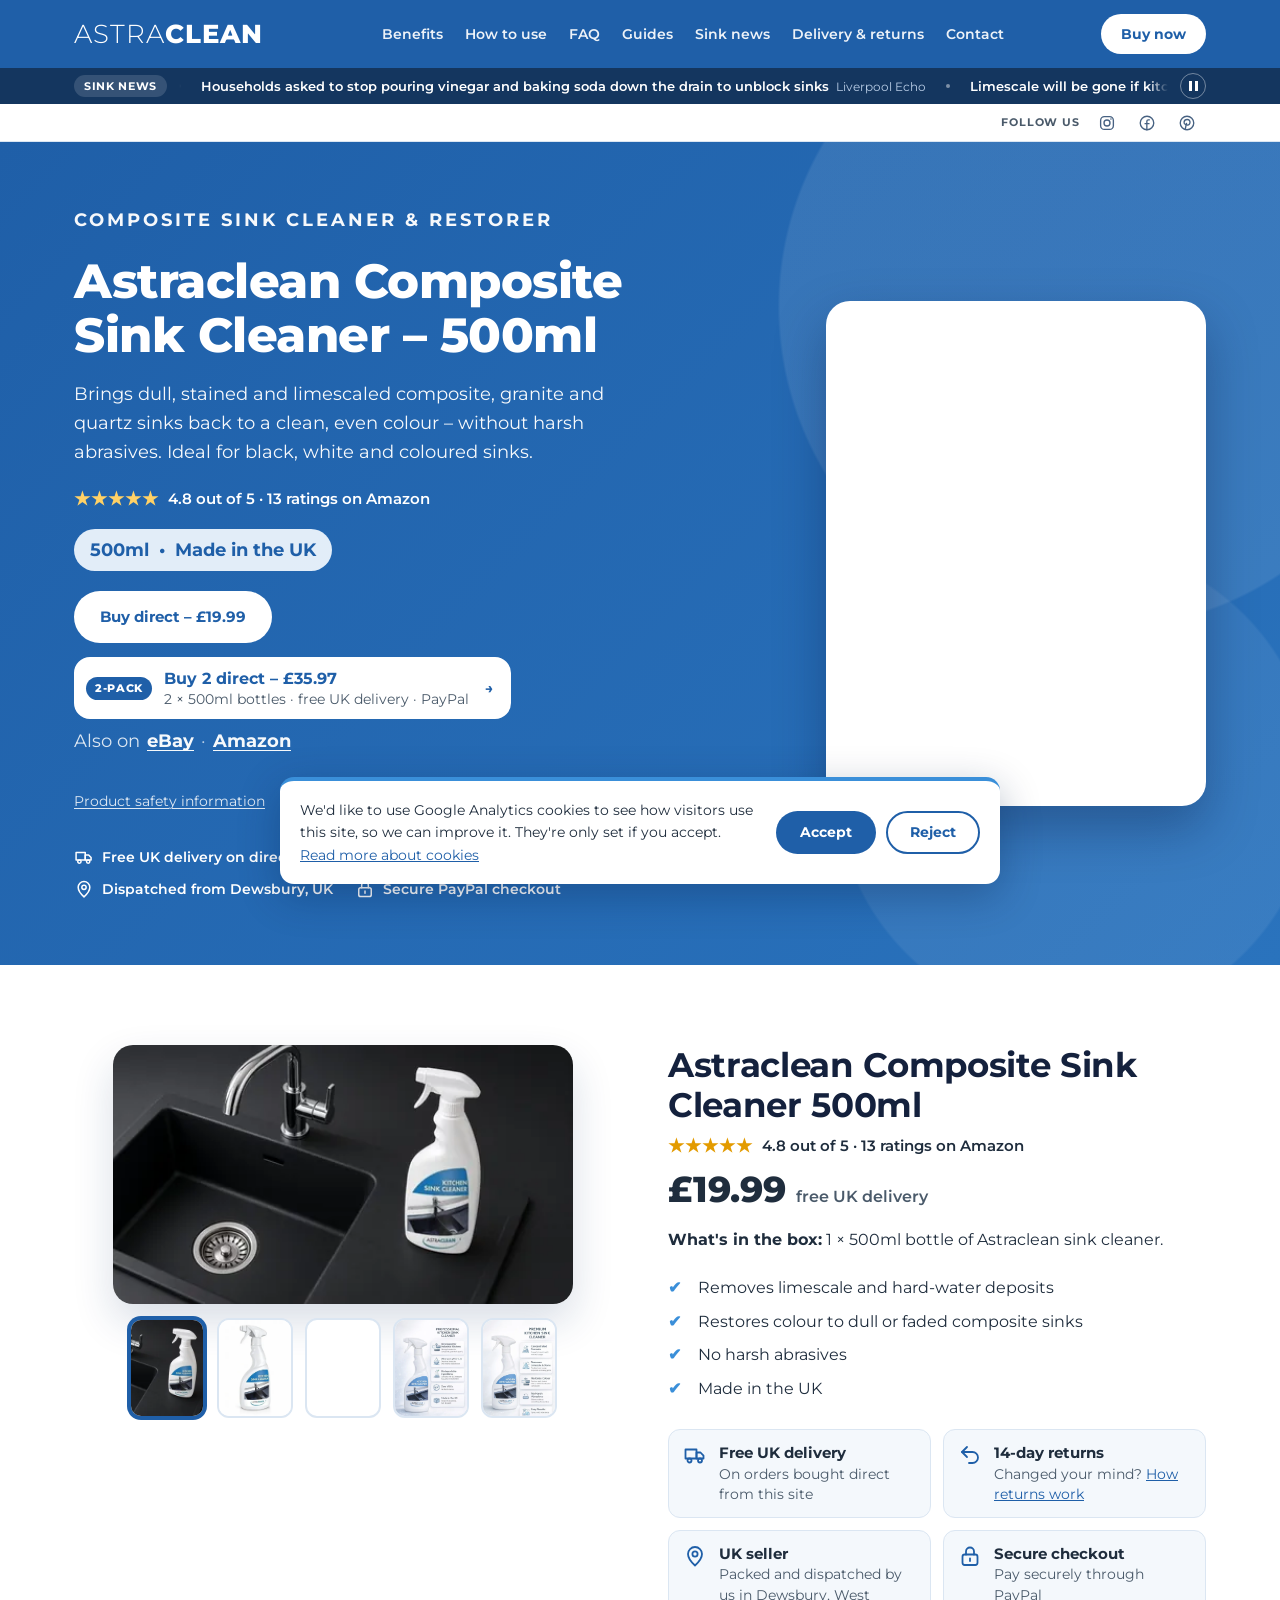
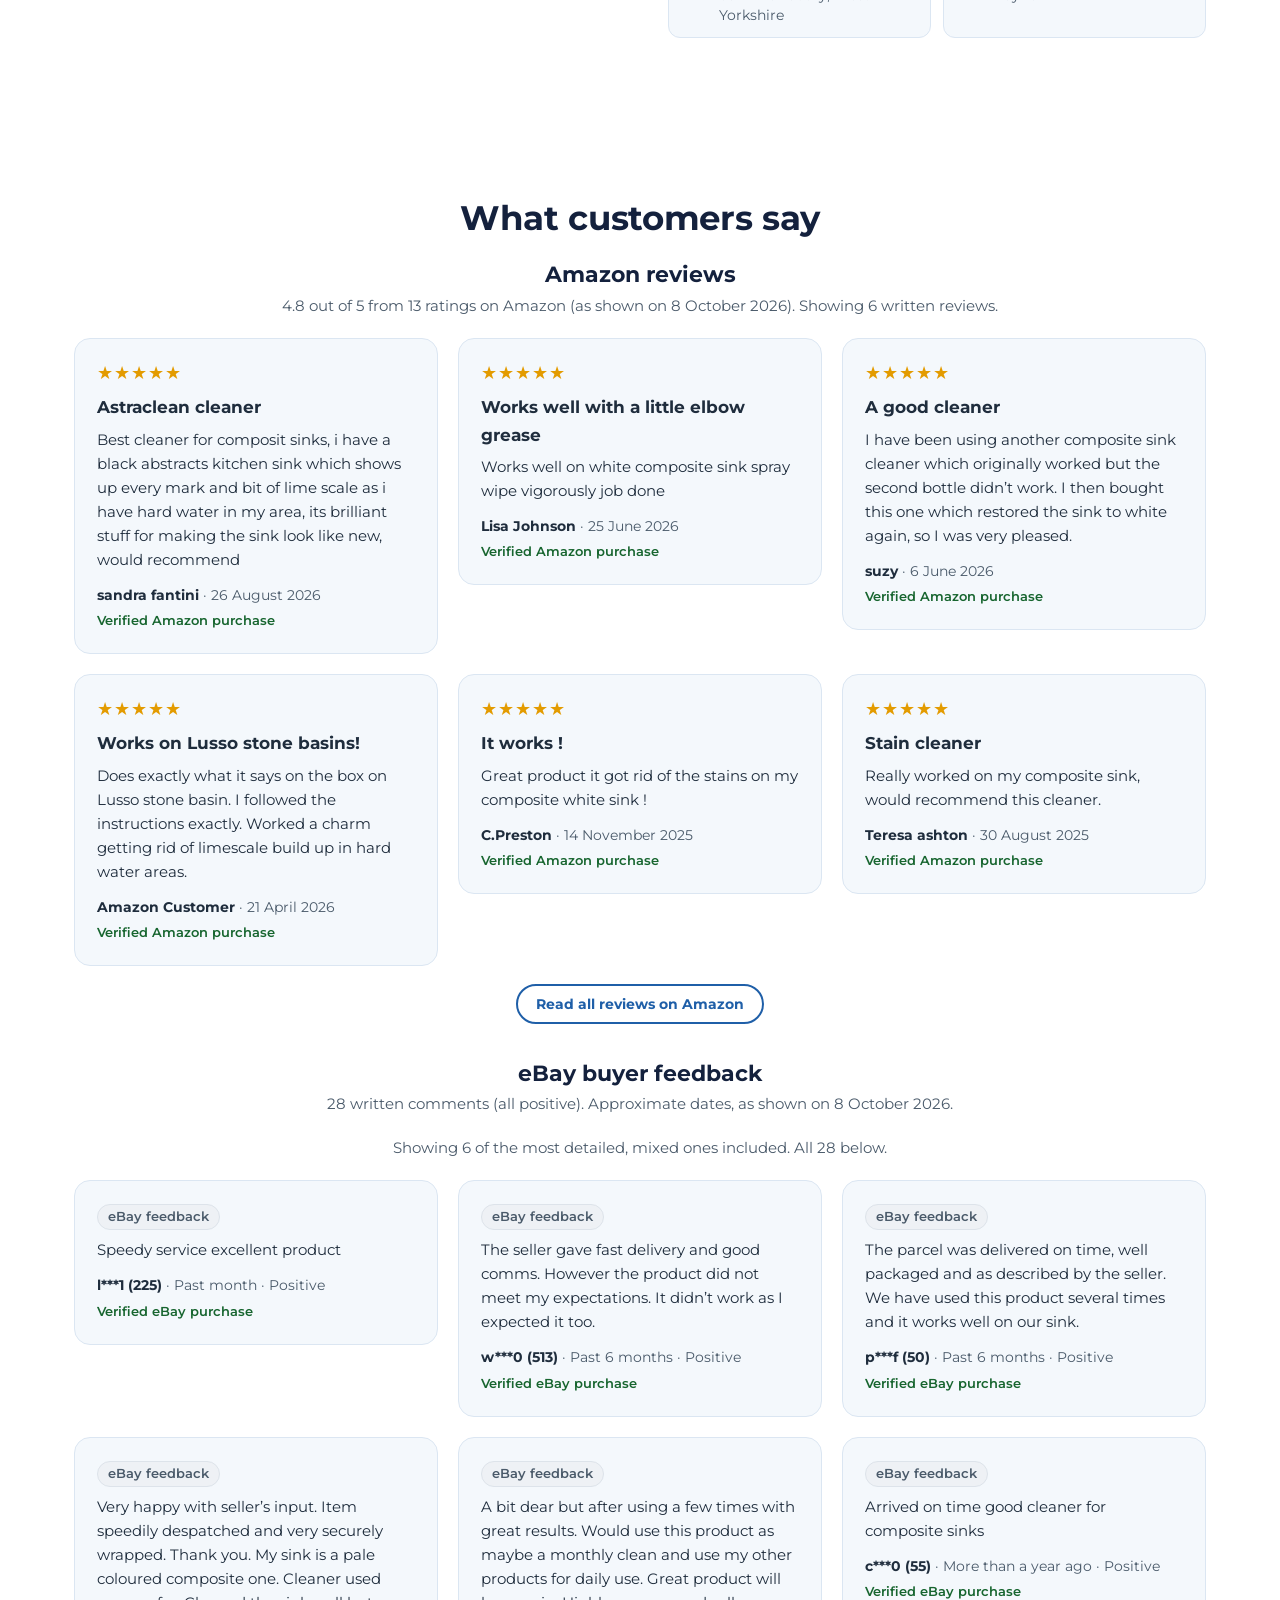
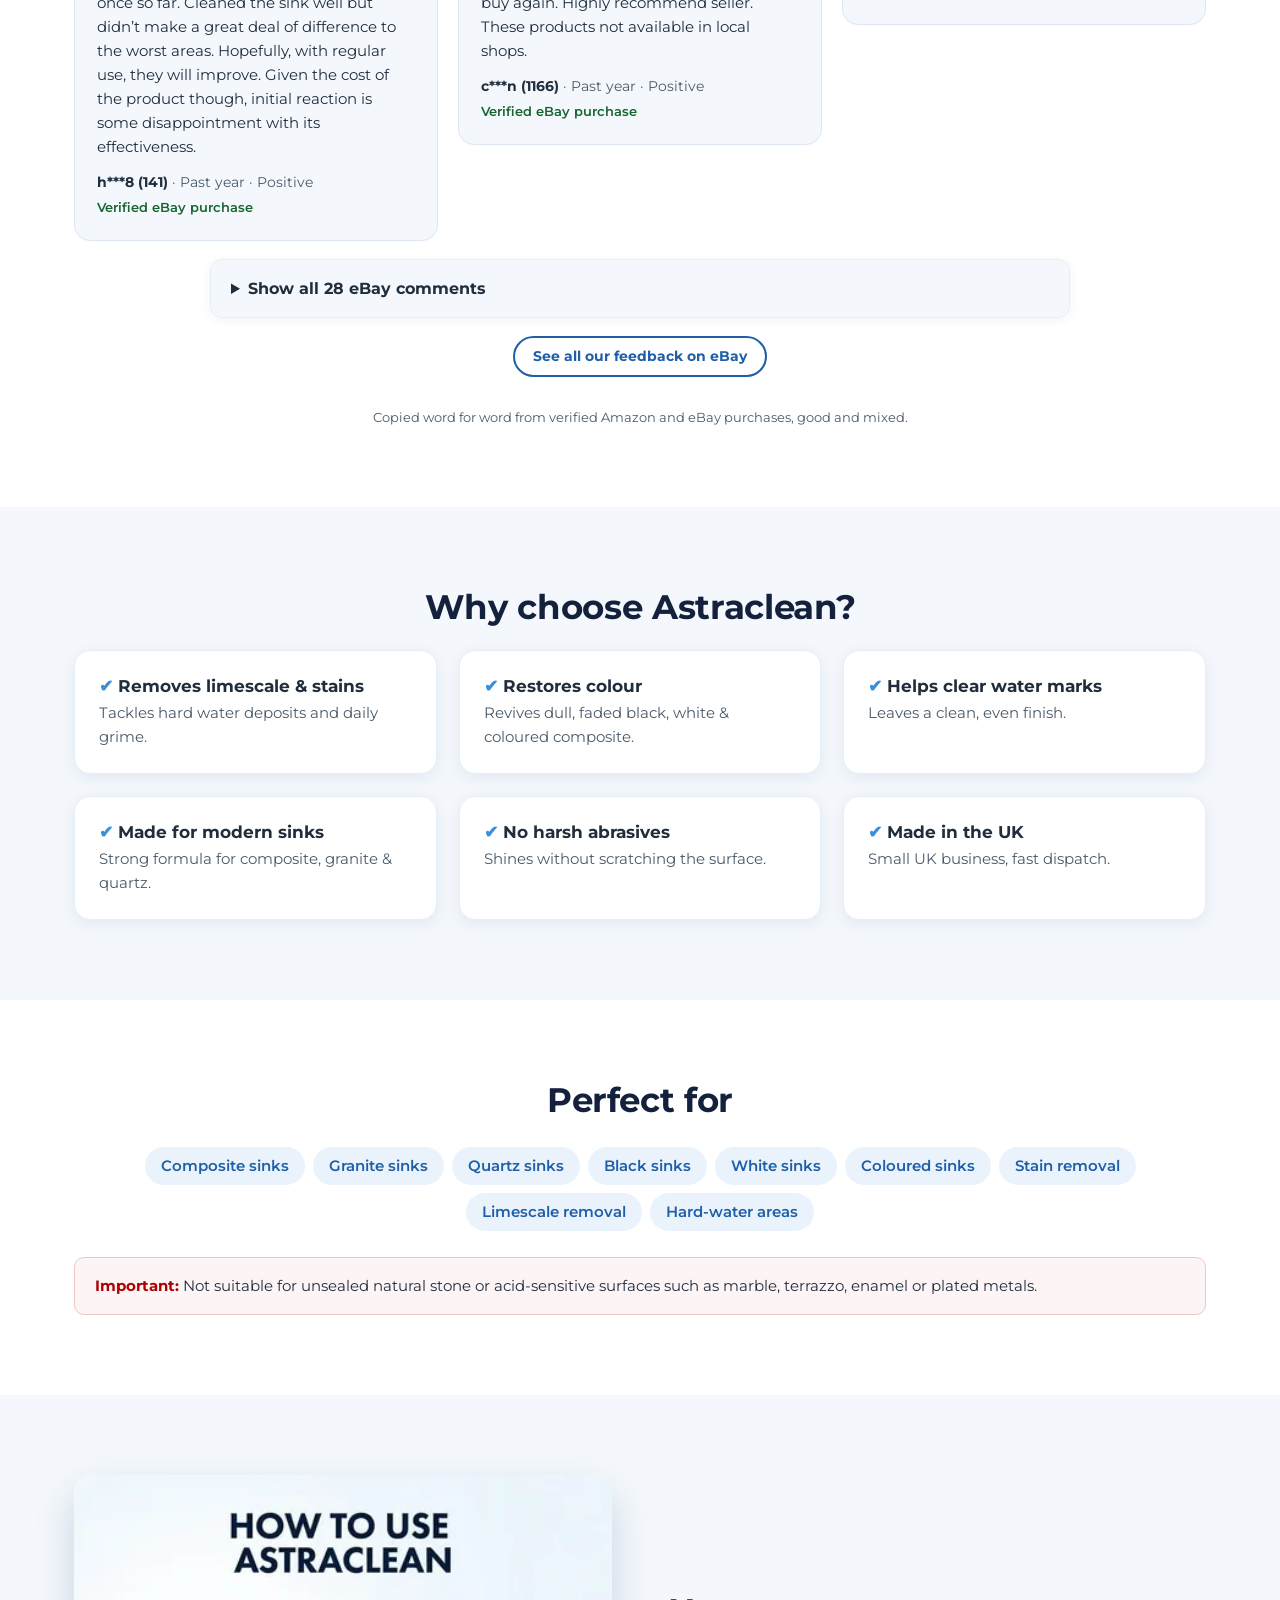
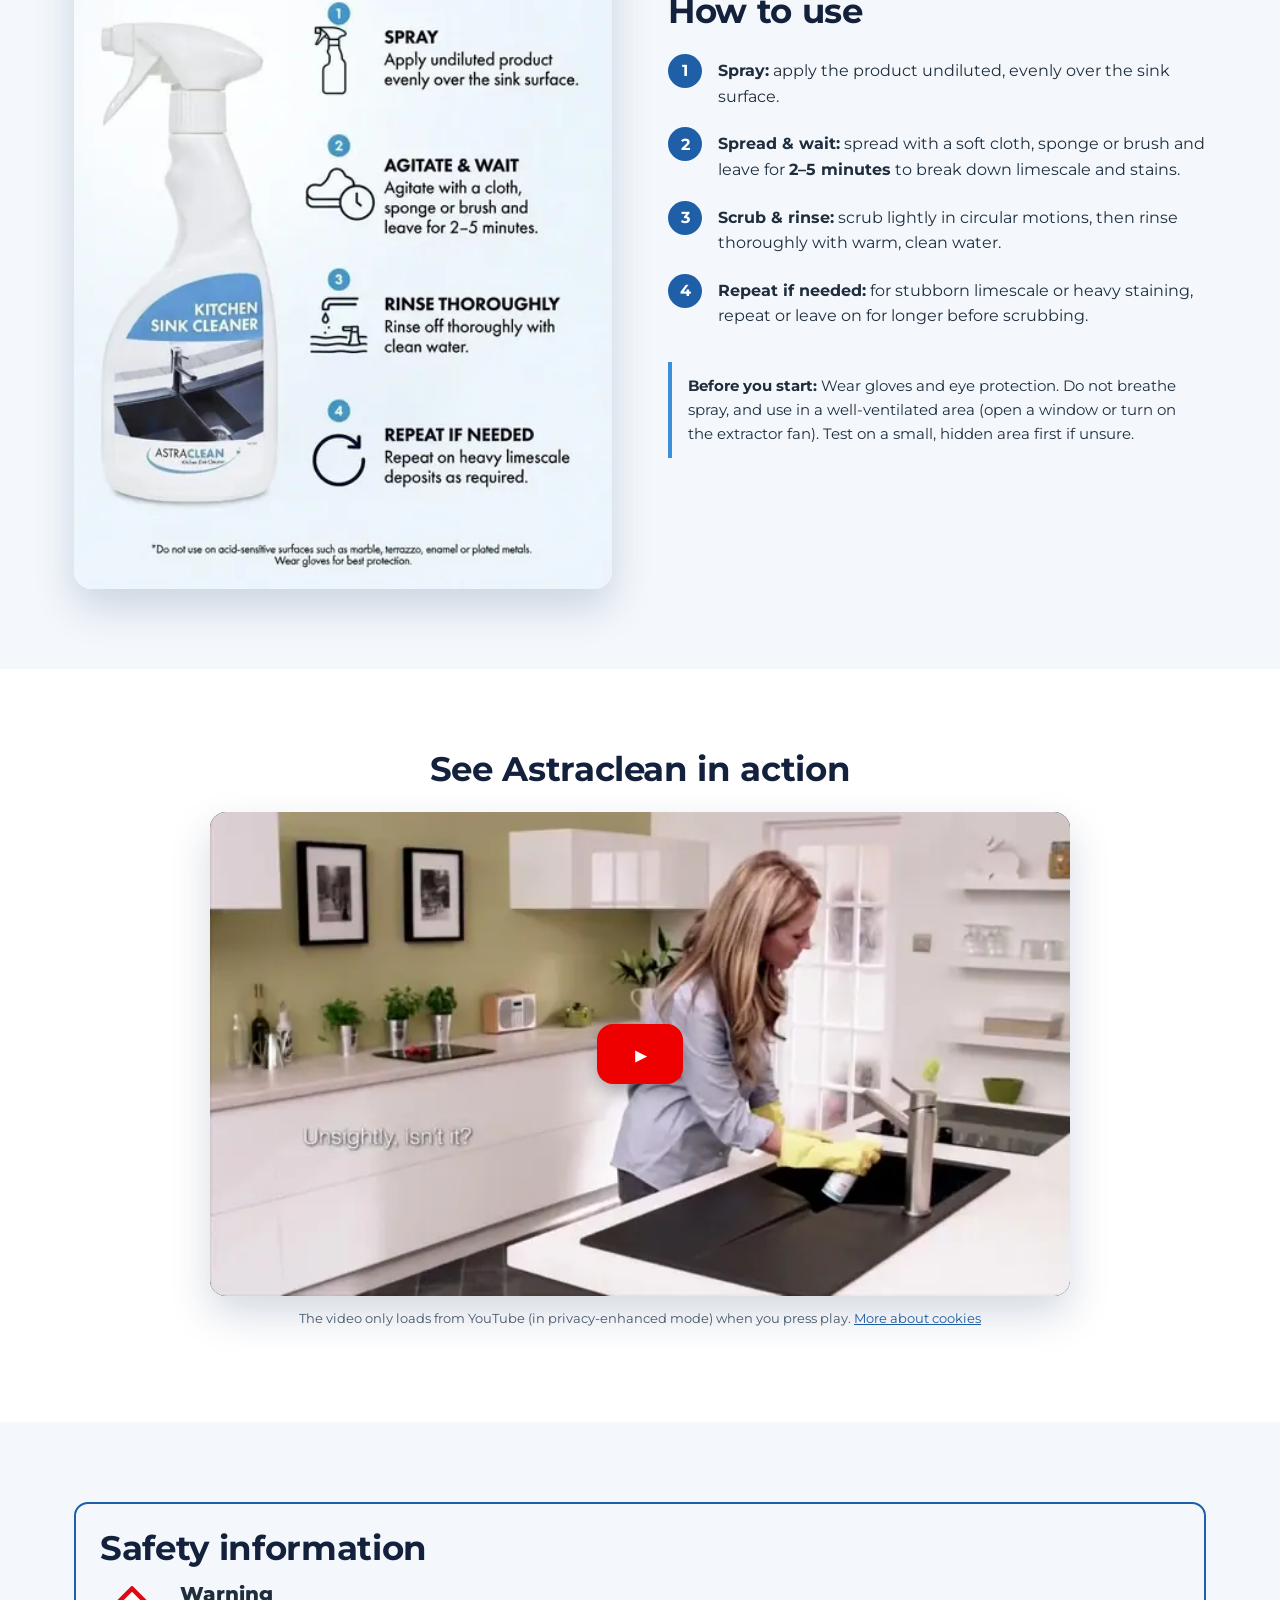
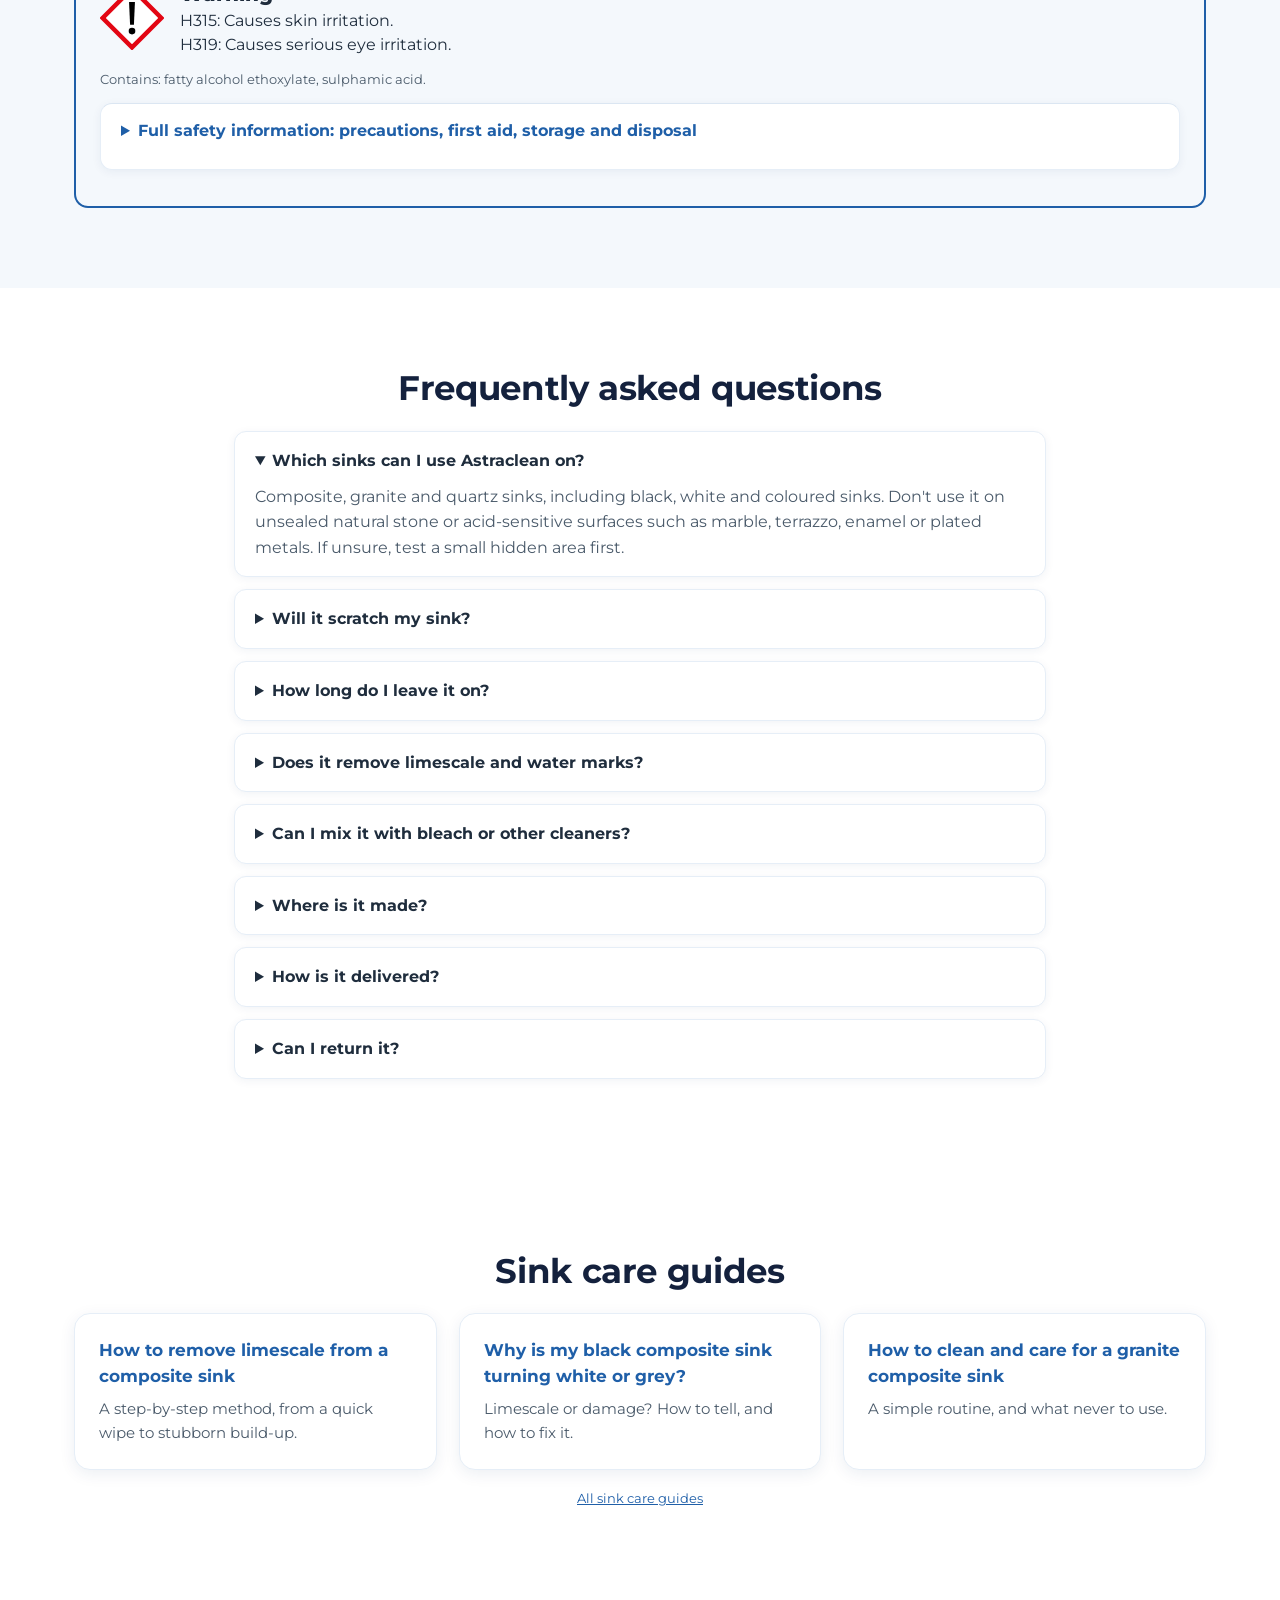
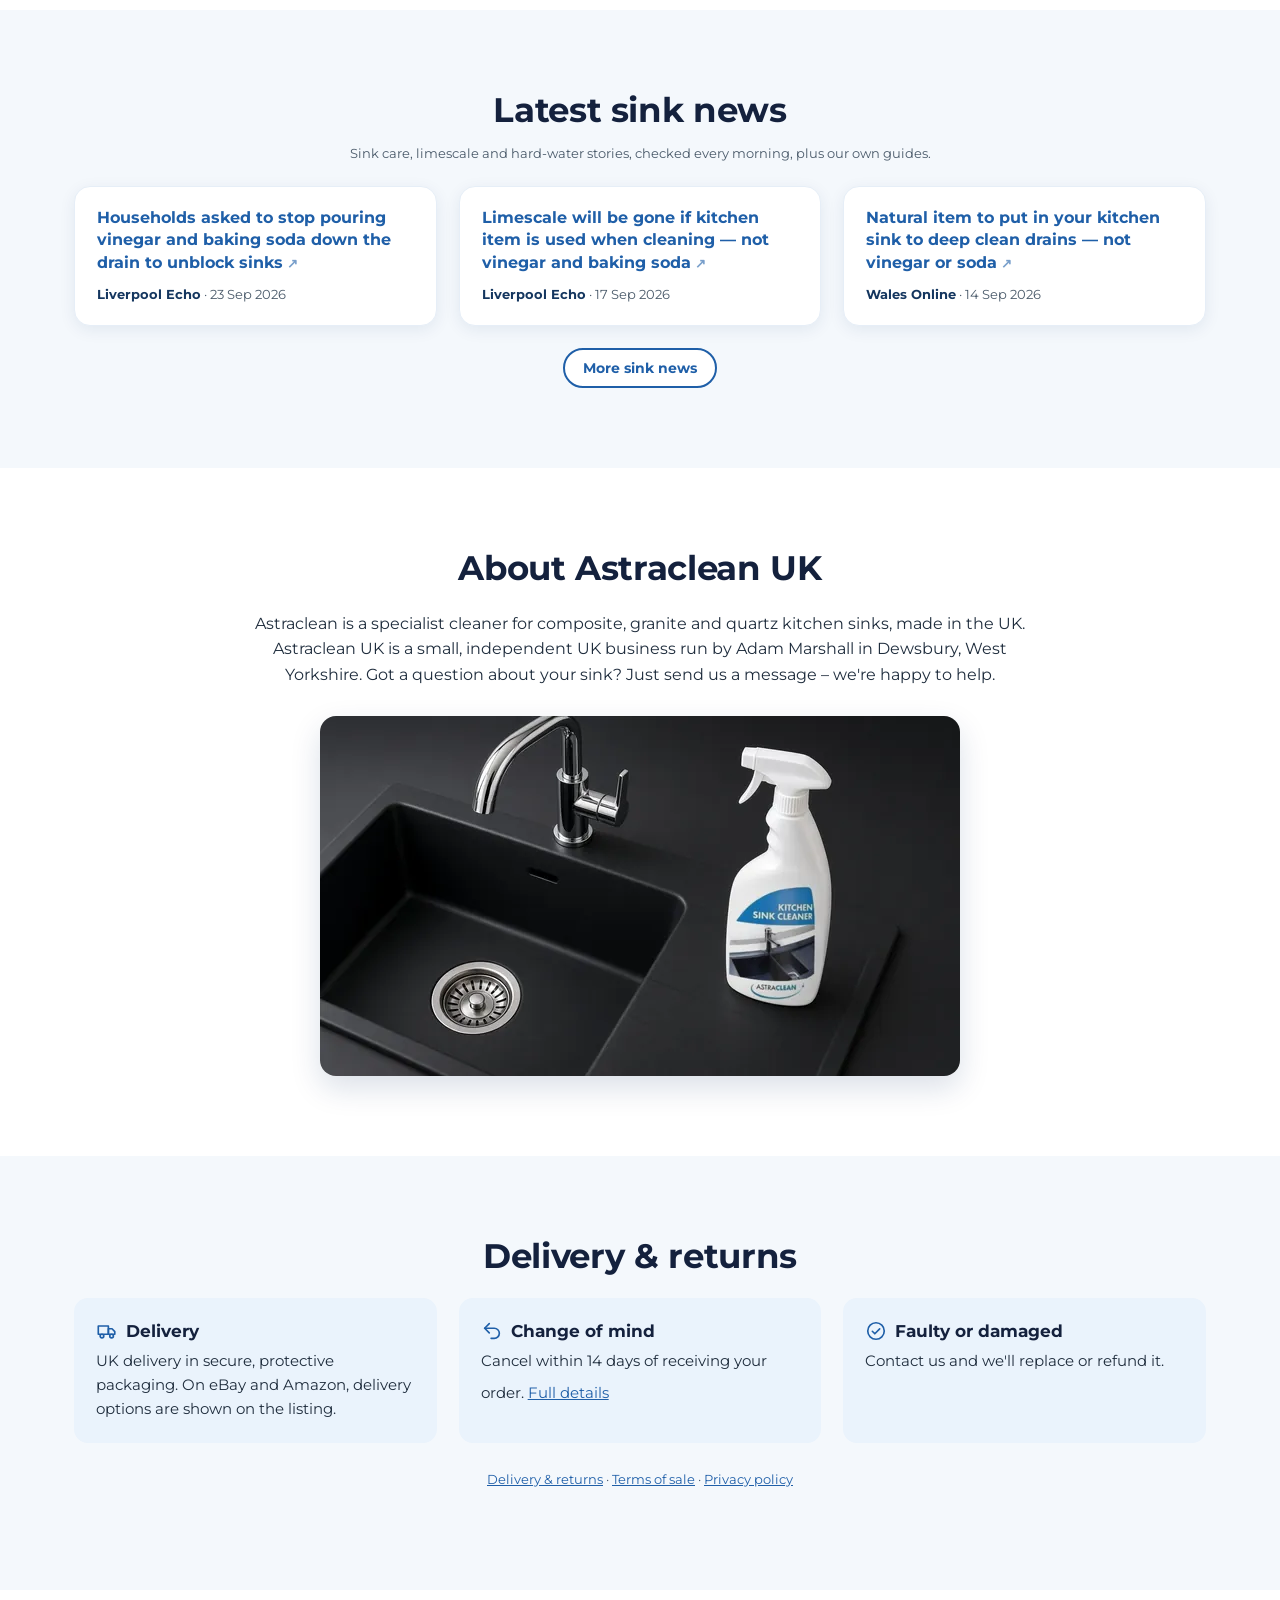
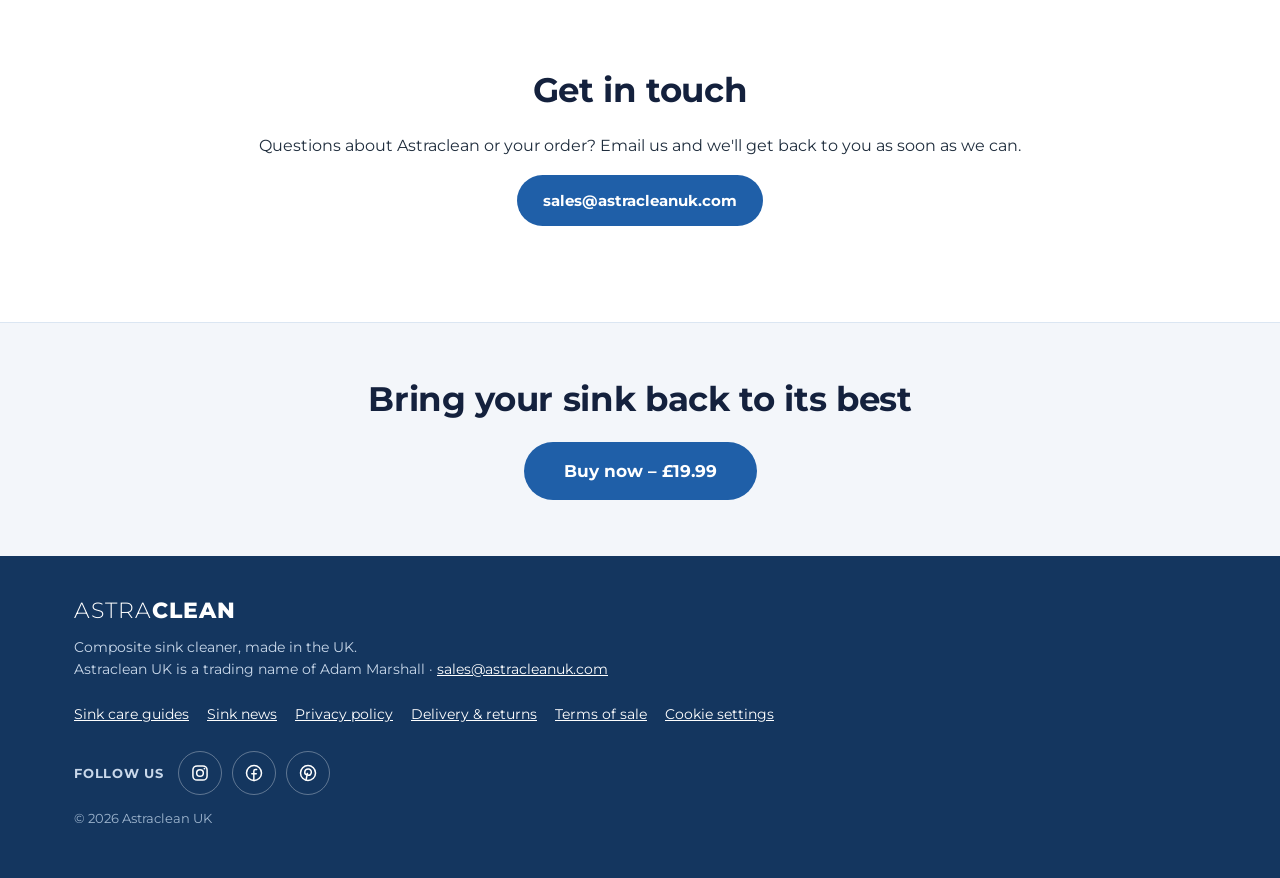
==== index.html @ 0d652bc5 "Product data: add deliveryTime (dispatch 0-1, delivery 2-3 working days) and returnFees FreeReturn t" ====
<!DOCTYPE html>
<html lang="en-GB">
<head>
<meta charset="utf-8">
<meta name="viewport" content="width=device-width, initial-scale=1">
<title>Astraclean Composite Sink Cleaner 500ml | Limescale Remover</title>
<meta name="description" content="Restore dull, limescaled composite, granite and quartz sinks without harsh abrasives. Astraclean 500ml, made in the UK. Buy direct, on eBay or Amazon.">
<link rel="canonical" href="https://www.astracleanuk.com/">
<meta name="theme-color" content="#1f5fa8">
<link rel="icon" href="/favicon.ico" sizes="48x48">
<link rel="icon" href="/favicon.svg" type="image/svg+xml">
<link rel="apple-touch-icon" href="/apple-touch-icon.png">
<link rel="manifest" href="/site.webmanifest">
<meta property="og:type" content="website">
<meta property="og:site_name" content="Astraclean UK">
<meta property="og:locale" content="en_GB">
<meta property="og:title" content="Astraclean Composite Sink Cleaner 500ml | Limescale Remover">
<meta property="og:description" content="Restore dull, limescaled composite, granite and quartz sinks without harsh abrasives. Astraclean 500ml, made in the UK. Buy direct, on eBay or Amazon.">
<meta property="og:url" content="https://www.astracleanuk.com/">
<meta property="og:image" content="https://www.astracleanuk.com/assets/img/og-image.jpg">
<meta property="og:image:width" content="1200">
<meta property="og:image:height" content="630">
<meta property="og:image:alt" content="Astraclean composite sink cleaner 500ml bottle on a blue background">
<meta name="twitter:card" content="summary_large_image">
<meta name="twitter:title" content="Astraclean Composite Sink Cleaner 500ml | Limescale Remover">
<meta name="twitter:description" content="Restore dull, limescaled composite, granite and quartz sinks without harsh abrasives. Astraclean 500ml, made in the UK. Buy direct, on eBay or Amazon.">
<meta name="twitter:image" content="https://www.astracleanuk.com/assets/img/og-image.jpg">
<meta name="twitter:image:alt" content="Astraclean composite sink cleaner 500ml bottle on a blue background">
<link rel="preload" href="/assets/fonts/montserrat-latin-var.woff2" as="font" type="font/woff2" crossorigin>
<!-- Sink news ticker: critical layout inline so it is always a thin one-line bar, even if an old styles.css is cached. Full styles in styles.css (loaded after, so it wins). -->
<style id="nt-critical">.news-ticker{background:#14365f;color:#fff;height:36px;overflow:hidden;font-size:13px;line-height:1.3}.nt-wrap{display:flex;align-items:center;gap:10px;height:36px;overflow:hidden}.nt-label{flex:none;color:#fff;text-decoration:none;font-weight:700;white-space:nowrap}.nt-viewport{flex:1 1 auto;min-width:0;overflow:hidden}.nt-track{display:flex;flex-wrap:nowrap;width:max-content;animation:nt-scroll var(--nt-dur,60s) linear infinite}.nt-list{display:flex;flex-wrap:nowrap;flex:none;list-style:none;margin:0;padding:0}.nt-list li{list-style:none;white-space:nowrap;padding:0 22px}.nt-list a{color:#fff;text-decoration:none}@keyframes nt-scroll{from{transform:translateX(0)}to{transform:translateX(-50%)}}.news-ticker:hover .nt-track,.news-ticker:focus-within .nt-track,.news-ticker.is-paused .nt-track{animation-play-state:paused}@media (prefers-reduced-motion:reduce){.nt-track{animation:none}.nt-list[aria-hidden]{display:none}}</style>
<link rel="stylesheet" href="/assets/css/styles.css?v=20261010f">
<script src="/assets/config.js?v=20261009e" defer></script>
<script src="/assets/js/main.js?v=20261102a" defer></script>
<!--
  Structured data (Organization + WebSite + Product with a static Offer).
  Direct sales are live (PayPal Buy Now, BUY_DIRECT_URL in /assets/config.js), so the
  Offer is written here in the HTML for every crawler. It must match the price a
  visitor can pay on this page AND the Google Merchant Center feed
  (/feeds/google-products.xml): id/sku AC500, 19.99 GBP, in stock, new,
  free UK delivery, 14-day returns (delivery-returns.html).
  If you change PRICE_GBP or delivery in config.js, change the Offer below and the
  feed too. (main.js only adds an Offer itself if this static one is ever removed.)
  TODO(Adam): add "gtin13" (barcode) to the Product if the bottle has one, and
  "address" to the Organization once the business address is confirmed.
-->
<script type="application/ld+json" id="structured-data">
{
  "@context": "https://schema.org",
  "@graph": [
    {
      "@type": "Organization",
      "@id": "https://www.astracleanuk.com/#organization",
      "name": "Astraclean UK",
      "url": "https://www.astracleanuk.com/",
      "email": "sales@astracleanuk.com",
      "logo": "https://www.astracleanuk.com/assets/icons/icon-512.png",
      "sameAs": ["https://www.youtube.com/@astraclean3350", "https://www.instagram.com/astracleanuk/", "https://www.facebook.com/profile.php?id=61594942663710", "https://www.pinterest.com/astracleanuk/"]
    },
    {
      "@type": "WebSite",
      "@id": "https://www.astracleanuk.com/#website",
      "name": "Astraclean UK",
      "url": "https://www.astracleanuk.com/",
      "inLanguage": "en-GB",
      "publisher": { "@id": "https://www.astracleanuk.com/#organization" }
    },
    {
      "@type": "Product",
      "@id": "https://www.astracleanuk.com/#product",
      "name": "Astraclean Composite Sink Cleaner 500ml",
      "description": "Brings dull, stained and limescaled composite, granite and quartz sinks back to a clean, even colour without harsh abrasives. Removes limescale and hard-water deposits, helps clear water marks and restores colour. Ideal for black, white and coloured sinks. Made in the UK.",
      "brand": { "@type": "Brand", "name": "Astraclean" },
      "image": [
        "https://www.astracleanuk.com/assets/img/astraclean-sink-cleaner-500ml-880.jpg",
        "https://www.astracleanuk.com/assets/img/astraclean-black-composite-sink-880.jpg",
        "https://www.astracleanuk.com/assets/img/how-to-use-astraclean-880.jpg"
      ],
      "category": "Kitchen sink cleaner",
      "size": "500ml",
      "countryOfOrigin": { "@type": "Country", "name": "United Kingdom" },
      "url": "https://www.astracleanuk.com/",
      "sku": "AC500",
      "offers": {
        "@type": "Offer",
        "url": "https://www.astracleanuk.com/#buy",
        "priceCurrency": "GBP",
        "price": "19.99",
        "availability": "https://schema.org/InStock",
        "itemCondition": "https://schema.org/NewCondition",
        "seller": { "@id": "https://www.astracleanuk.com/#organization" },
        "shippingDetails": {
          "@type": "OfferShippingDetails",
          "shippingRate": { "@type": "MonetaryAmount", "value": "0", "currency": "GBP" },
          "shippingDestination": { "@type": "DefinedRegion", "addressCountry": "GB" },
          "deliveryTime": {
            "@type": "ShippingDeliveryTime",
            "handlingTime": { "@type": "QuantitativeValue", "minValue": 0, "maxValue": 1, "unitCode": "DAY" },
            "transitTime": { "@type": "QuantitativeValue", "minValue": 2, "maxValue": 3, "unitCode": "DAY" },
            "businessDays": {
              "@type": "OpeningHoursSpecification",
              "dayOfWeek": ["https://schema.org/Monday", "https://schema.org/Tuesday", "https://schema.org/Wednesday", "https://schema.org/Thursday", "https://schema.org/Friday"]
            }
          }
        },
        "hasMerchantReturnPolicy": {
          "@type": "MerchantReturnPolicy",
          "applicableCountry": "GB",
          "returnPolicyCategory": "https://schema.org/MerchantReturnFiniteReturnWindow",
          "merchantReturnDays": 14,
          "returnMethod": "https://schema.org/ReturnByMail",
          "returnFees": "https://schema.org/FreeReturn",
          "merchantReturnLink": "https://www.astracleanuk.com/delivery-returns.html"
        }
      }
    }
  ]
}
</script>
</head>
<body>
<a class="skip" href="#main">Skip to content</a>
<svg class="sprite" aria-hidden="true" focusable="false" xmlns="http://www.w3.org/2000/svg">
  <symbol id="i-truck" viewBox="0 0 24 24"><path d="M2.5 6.5h11v9h-11z"/><path d="M13.5 9.5h4l3 3.2v2.8h-7z"/><circle cx="6.5" cy="17.5" r="2"/><circle cx="17" cy="17.5" r="2"/></symbol>
  <symbol id="i-return" viewBox="0 0 24 24"><path d="M9 14 4 9l5-5"/><path d="M4 9h10.5a5.5 5.5 0 0 1 0 11H11"/></symbol>
  <symbol id="i-pin" viewBox="0 0 24 24"><path d="M12 21.5s-7-6.3-7-11.5a7 7 0 0 1 14 0c0 5.2-7 11.5-7 11.5z"/><circle cx="12" cy="10" r="2.6"/></symbol>
  <symbol id="i-check" viewBox="0 0 24 24"><circle cx="12" cy="12" r="9"/><path d="m8 12.3 2.7 2.7L16 9.6"/></symbol>
  <symbol id="i-lock" viewBox="0 0 24 24"><rect x="4.5" y="10.5" width="15" height="10.5" rx="2.2"/><path d="M8 10.5V7.5a4 4 0 0 1 8 0v3"/><path d="M12 14.5v2.5"/></symbol>
</svg>

<header class="site-header"><div class="wrap">
  <a class="logo" href="/" aria-label="Astraclean home"><span>ASTRA</span><b>CLEAN</b></a>
  <nav class="site-nav" aria-label="Main"><a href="#benefits">Benefits</a><a href="#how-to-use">How to use</a><a href="#faq">FAQ</a><a href="/guides/">Guides</a><a href="/news/">Sink news</a><a href="#delivery">Delivery &amp; returns</a><a href="#contact">Contact</a></nav>
  <a class="btn btn-white btn-sm" href="#buy">Buy now</a>
</div></header>
<aside class="news-ticker" aria-label="Latest sink news" data-news-ticker><div class="wrap nt-wrap">
  <a class="nt-label" href="/news/">Sink news</a>
  <!--NEWS-TICKER:START--><div class="nt-viewport"><div class="nt-track" style="--nt-dur:106s"><ul class="nt-list"><li><a href="https://news.google.com/rss/articles/[base64]?oc=5" target="_blank" rel="noopener">Households asked to stop pouring vinegar and baking soda down the drain to unblock sinks</a> <span class="nt-src">Liverpool Echo</span></li><li><a href="https://news.google.com/rss/articles/[base64]?oc=5" target="_blank" rel="noopener">Limescale will be gone if kitchen item is used when cleaning — not vinegar and baking soda</a> <span class="nt-src">Liverpool Echo</span></li><li><a href="https://news.google.com/rss/articles/[base64]?oc=5" target="_blank" rel="noopener">Natural item to put in your kitchen sink to deep clean drains — not vinegar or soda</a> <span class="nt-src">Wales Online</span></li><li><a href="https://news.google.com/rss/articles/[base64]?oc=5" target="_blank" rel="noopener">Remove limescale from taps instantly by cleaning them with 1 ingredient — not vinegar</a> <span class="nt-src">Liverpool Echo</span></li><li><a href="https://news.google.com/rss/articles/[base64]?oc=5" target="_blank" rel="noopener">Limescale will melt off taps in seconds with 1 kitchen ingredient — not white vinegar</a> <span class="nt-src">Daily Express</span></li></ul><ul class="nt-list" aria-hidden="true"><li><a href="https://news.google.com/rss/articles/[base64]?oc=5" target="_blank" rel="noopener" tabindex="-1">Households asked to stop pouring vinegar and baking soda down the drain to unblock sinks</a> <span class="nt-src">Liverpool Echo</span></li><li><a href="https://news.google.com/rss/articles/[base64]?oc=5" target="_blank" rel="noopener" tabindex="-1">Limescale will be gone if kitchen item is used when cleaning — not vinegar and baking soda</a> <span class="nt-src">Liverpool Echo</span></li><li><a href="https://news.google.com/rss/articles/[base64]?oc=5" target="_blank" rel="noopener" tabindex="-1">Natural item to put in your kitchen sink to deep clean drains — not vinegar or soda</a> <span class="nt-src">Wales Online</span></li><li><a href="https://news.google.com/rss/articles/[base64]?oc=5" target="_blank" rel="noopener" tabindex="-1">Remove limescale from taps instantly by cleaning them with 1 ingredient — not vinegar</a> <span class="nt-src">Liverpool Echo</span></li><li><a href="https://news.google.com/rss/articles/[base64]?oc=5" target="_blank" rel="noopener" tabindex="-1">Limescale will melt off taps in seconds with 1 kitchen ingredient — not white vinegar</a> <span class="nt-src">Daily Express</span></li></ul></div></div><!--NEWS-TICKER:END-->
  <button type="button" class="nt-toggle" data-nt-toggle aria-pressed="false" hidden><span class="visually-hidden">Pause the news ticker</span><span aria-hidden="true" class="nt-ico"></span></button>
</div></aside>
<div class="top-social" data-placement="top-social"><div class="wrap ts-wrap"><span class="ts-label" aria-hidden="true">Follow us</span><ul class="social-row ts-row" aria-label="Follow Astraclean on social media"><li><a href="https://www.instagram.com/astracleanuk/" target="_blank" rel="noopener" data-social="instagram" aria-label="Astraclean on Instagram (opens in new tab)"><svg viewBox="0 0 24 24" aria-hidden="true" focusable="false"><rect x="3.5" y="3.5" width="17" height="17" rx="5"/><circle cx="12" cy="12" r="4"/><circle cx="17.3" cy="6.7" r="1.1" fill="currentColor" stroke="none"/></svg></a></li><li><a href="https://www.facebook.com/profile.php?id=61594942663710" target="_blank" rel="noopener" data-social="facebook" aria-label="Astraclean UK on Facebook (opens in new tab)"><svg viewBox="0 0 24 24" aria-hidden="true" focusable="false"><circle cx="12" cy="12" r="9"/><path d="M15.2 7.8h-1.5c-1.2 0-1.9.7-1.9 1.9V21"/><path d="M9.4 12.9h5.3"/></svg></a></li><li><a href="https://www.pinterest.com/astracleanuk/" target="_blank" rel="noopener" data-social="pinterest" aria-label="Astraclean on Pinterest (opens in new tab)"><svg viewBox="0 0 24 24" aria-hidden="true" focusable="false"><circle cx="12" cy="12" r="9"/><path d="M11.3 12.6 9.6 20.6"/><path d="M10.3 14.2c-1.6-.5-2.4-1.8-2.2-3.4.3-2.2 2.2-3.6 4.3-3.5 2.2.1 3.7 1.7 3.6 3.8-.1 2.4-1.8 4-3.6 3.6-.8-.2-1.2-.8-1.1-1.5"/></svg></a></li></ul></div></div>

<main id="main">
<!-- Shown by /assets/js/main.js when PayPal sends the buyer back to /?order=thanks -->
<div class="order-thanks" role="status" tabindex="-1" data-order-thanks hidden><div class="wrap">
  <span class="ot-icon" aria-hidden="true">✓</span>
  <p class="ot-text"><strong>Thanks for your order!</strong> Your payment has gone through. PayPal will email you a receipt confirming your order, and we'll email you dispatch details as soon as it's on its way. Any questions? Email <a href="mailto:sales@astracleanuk.com">sales@astracleanuk.com</a>.</p>
  <button type="button" class="ot-close" aria-label="Close this message" data-order-thanks-close>×</button>
</div></div>

<section class="hero" id="shop"><div class="wrap">
  <div class="hero-text">
    <p class="eyebrow">Composite Sink Cleaner &amp; Restorer</p>
    <h1>Astraclean Composite Sink Cleaner – 500ml</h1>
    <p class="hero-lead">Brings dull, stained and limescaled composite, granite and quartz sinks back to a clean, even colour – without harsh abrasives. Ideal for black, white and coloured sinks.</p>
    <!-- Filled in from /assets/data/reviews.json by main.js; stays hidden if there are no reviews. -->
    <a class="rating-line" href="#reviews" data-rating-summary hidden></a>
    <p class="pills">500ml &nbsp;•&nbsp; Made in the UK</p>
    <div class="ctas" id="buy">
      <a class="btn btn-white" href="#buy" data-direct data-direct-link hidden rel="noopener">Buy direct<span data-direct data-needs-price hidden> – <span data-price></span></span></a>
    </div>
    <a class="twopack twopack-direct twopack-dark" href="https://www.paypal.com/cgi-bin/webscr?cmd=_xclick&amp;business=adam_m_1982%40btinternet.com&amp;item_name=Astraclean+2-pack+-+2+x+500ml+Composite+Sink+Cleaner+%282+bottles%29&amp;item_number=AC500-2PK&amp;amount=35.97&amp;currency_code=GBP&amp;shipping=0.00&amp;quantity=1&amp;on0=Pack+contents&amp;os0=2+x+500ml+bottles&amp;no_shipping=2&amp;lc=GB&amp;charset=utf-8&amp;return=https%3A%2F%2Fwww.astracleanuk.com%2F%3Forder%3Dthanks&amp;cancel_return=https%3A%2F%2Fwww.astracleanuk.com%2F&amp;notify_url=https%3A%2F%2Fastraclean-order-worker.astracleanuk.workers.dev%2Fpaypal-ipn" rel="noopener" data-direct2 data-direct2-link><span class="tp-badge">2-pack</span><span class="tp-text"><strong>Buy 2 direct<span data-direct2-price-wrap> – <span data-direct2-price>£35.97</span></span></strong>2 × 500ml bottles · free UK delivery · PayPal</span><span class="tp-go" aria-hidden="true">→</span></a>
    <p class="also-on"><span class="ao-lead" data-direct hidden>Also on </span><a class="ao-link" href="https://www.ebay.co.uk/itm/197989704190" target="_blank" rel="noopener" aria-label="Buy on eBay (opens in new tab)">eBay</a><span class="ao-sep" aria-hidden="true"> · </span><a class="ao-link" href="https://www.amazon.co.uk/dp/B0F1N7FYR9" target="_blank" rel="noopener" aria-label="Buy on Amazon (opens in new tab)">Amazon</a></p>
    <p class="safety-link safety-link-dark"><a href="#safety">Product safety information</a></p>
    <ul class="hero-badges">
      <li data-direct hidden><svg class="ico" aria-hidden="true" focusable="false"><use href="#i-truck"/></svg>Free UK delivery on direct orders</li>
      <li><svg class="ico" aria-hidden="true" focusable="false"><use href="#i-return"/></svg>14-day returns</li>
      <li><svg class="ico" aria-hidden="true" focusable="false"><use href="#i-pin"/></svg>Dispatched from Dewsbury, UK</li>
      <li data-direct hidden><svg class="ico" aria-hidden="true" focusable="false"><use href="#i-lock"/></svg>Secure PayPal checkout</li>
    </ul>
  </div>
  <div class="hero-card">
    <picture>
      <source type="image/webp" srcset="/assets/img/astraclean-sink-cleaner-500ml-360.webp 360w, /assets/img/astraclean-sink-cleaner-500ml-540.webp 540w, /assets/img/astraclean-sink-cleaner-500ml-720.webp 720w, /assets/img/astraclean-sink-cleaner-500ml-880.webp 880w" sizes="(max-width: 900px) 420px, 360px">
      <img src="/assets/img/astraclean-sink-cleaner-500ml-720.jpg" srcset="/assets/img/astraclean-sink-cleaner-500ml-360.jpg 360w, /assets/img/astraclean-sink-cleaner-500ml-540.jpg 540w, /assets/img/astraclean-sink-cleaner-500ml-720.jpg 720w, /assets/img/astraclean-sink-cleaner-500ml-880.jpg 880w" sizes="(max-width: 900px) 420px, 360px" width="880" height="1168" fetchpriority="high" decoding="async" alt="Astraclean Kitchen Sink Cleaner 500ml white spray bottle with blue label">
    </picture>
  </div>
</div></section>

<section id="product" aria-label="About the product"><div class="wrap two buy-grid">
  <div class="gallery" data-gallery>
    <div class="gallery-main"><picture><source type="image/webp" srcset="/assets/img/astraclean-black-composite-sink-440.webp 440w, /assets/img/astraclean-black-composite-sink-660.webp 660w, /assets/img/astraclean-black-composite-sink-880.webp 880w" sizes="(max-width: 900px) min(100vw - 48px, 340px), 440px"><img src="/assets/img/astraclean-black-composite-sink-660.jpg" srcset="/assets/img/astraclean-black-composite-sink-440.jpg 440w, /assets/img/astraclean-black-composite-sink-660.jpg 660w, /assets/img/astraclean-black-composite-sink-880.jpg 880w" sizes="(max-width: 900px) min(100vw - 48px, 340px), 440px" width="880" height="495" loading="lazy" decoding="async" alt="Astraclean Kitchen Sink Cleaner spray bottle on the draining board of a black composite kitchen sink"></picture></div>
    <div class="gallery-thumbs" role="group" aria-label="Product photos" data-js-only hidden>
      <button type="button" class="thumb thumb-wide" aria-pressed="true" aria-label="Show photo 1 of 5: Astraclean Kitchen Sink Cleaner spray bottle on the draining board of a black composite kitchen sink" data-alt="Astraclean Kitchen Sink Cleaner spray bottle on the draining board of a black composite kitchen sink" data-gallery-thumb><picture><source type="image/webp" srcset="/assets/img/astraclean-black-composite-sink-440.webp 440w, /assets/img/astraclean-black-composite-sink-660.webp 660w, /assets/img/astraclean-black-composite-sink-880.webp 880w" sizes="80px"><img src="/assets/img/astraclean-black-composite-sink-440.jpg" srcset="/assets/img/astraclean-black-composite-sink-440.jpg 440w, /assets/img/astraclean-black-composite-sink-660.jpg 660w, /assets/img/astraclean-black-composite-sink-880.jpg 880w" sizes="80px" width="880" height="495" loading="lazy" decoding="async" alt=""></picture></button>
      <button type="button" class="thumb" aria-pressed="false" aria-label="Show photo 2 of 5: Astraclean Kitchen Sink Cleaner 500ml white spray bottle with blue label" data-alt="Astraclean Kitchen Sink Cleaner 500ml white spray bottle with blue label" data-gallery-thumb><picture><source type="image/webp" srcset="/assets/img/astraclean-sink-cleaner-500ml-360.webp 360w, /assets/img/astraclean-sink-cleaner-500ml-540.webp 540w, /assets/img/astraclean-sink-cleaner-500ml-720.webp 720w, /assets/img/astraclean-sink-cleaner-500ml-880.webp 880w" sizes="80px"><img src="/assets/img/astraclean-sink-cleaner-500ml-540.jpg" srcset="/assets/img/astraclean-sink-cleaner-500ml-360.jpg 360w, /assets/img/astraclean-sink-cleaner-500ml-540.jpg 540w, /assets/img/astraclean-sink-cleaner-500ml-720.jpg 720w, /assets/img/astraclean-sink-cleaner-500ml-880.jpg 880w" sizes="80px" width="880" height="1168" loading="lazy" decoding="async" alt=""></picture></button>
      <button type="button" class="thumb" aria-pressed="false" aria-label="Show photo 3 of 5: How to use Astraclean: spray, agitate and wait 2–5 minutes, rinse thoroughly, repeat if needed" data-alt="How to use Astraclean: spray, agitate and wait 2–5 minutes, rinse thoroughly, repeat if needed" data-gallery-thumb><picture><source type="image/webp" srcset="/assets/img/how-to-use-astraclean-440.webp 440w, /assets/img/how-to-use-astraclean-660.webp 660w, /assets/img/how-to-use-astraclean-880.webp 880w" sizes="80px"><img src="/assets/img/how-to-use-astraclean-660.jpg" srcset="/assets/img/how-to-use-astraclean-440.jpg 440w, /assets/img/how-to-use-astraclean-660.jpg 660w, /assets/img/how-to-use-astraclean-880.jpg 880w" sizes="80px" width="880" height="1168" loading="lazy" decoding="async" alt=""></picture></button>
      <button type="button" class="thumb" aria-pressed="false" aria-label="Show photo 4 of 5: Professional kitchen sink cleaner: developed for industrial kitchens, strong formula for composite, granite and quartz; ultra-low pH (2–2.5) dissolves limescale and mineral deposits fast; biodegradable ingredients, complies with EU Detergent Regulation EC648/2004; zero VOCs, no harsh fumes; made in the UK, small UK business, fast dispatch" data-alt="Professional kitchen sink cleaner: developed for industrial kitchens, strong formula for composite, granite and quartz; ultra-low pH (2–2.5) dissolves limescale and mineral deposits fast; biodegradable ingredients, complies with EU Detergent Regulation EC648/2004; zero VOCs, no harsh fumes; made in the UK, small UK business, fast dispatch" data-gallery-thumb><picture><source type="image/webp" srcset="/assets/img/astraclean-professional-kitchen-sink-cleaner-440.webp 440w, /assets/img/astraclean-professional-kitchen-sink-cleaner-660.webp 660w, /assets/img/astraclean-professional-kitchen-sink-cleaner-880.webp 880w" sizes="80px"><img src="/assets/img/astraclean-professional-kitchen-sink-cleaner-660.jpg" srcset="/assets/img/astraclean-professional-kitchen-sink-cleaner-440.jpg 440w, /assets/img/astraclean-professional-kitchen-sink-cleaner-660.jpg 660w, /assets/img/astraclean-professional-kitchen-sink-cleaner-880.jpg 880w" sizes="80px" width="880" height="1320" loading="lazy" decoding="async" alt=""></picture></button>
      <button type="button" class="thumb" aria-pressed="false" aria-label="Show photo 5 of 5: Premium kitchen sink cleaner: concentrated formula, powerful results with minimal usage; removes limescale and stains, tackles hard water deposits and daily grime; restores colour, revives dull, faded black, white and coloured composite; no harsh abrasives, shines without scratching the surface; easy results, spray, wait, wipe away" data-alt="Premium kitchen sink cleaner: concentrated formula, powerful results with minimal usage; removes limescale and stains, tackles hard water deposits and daily grime; restores colour, revives dull, faded black, white and coloured composite; no harsh abrasives, shines without scratching the surface; easy results, spray, wait, wipe away" data-gallery-thumb><picture><source type="image/webp" srcset="/assets/img/astraclean-premium-kitchen-sink-cleaner-440.webp 440w, /assets/img/astraclean-premium-kitchen-sink-cleaner-660.webp 660w, /assets/img/astraclean-premium-kitchen-sink-cleaner-880.webp 880w" sizes="80px"><img src="/assets/img/astraclean-premium-kitchen-sink-cleaner-660.jpg" srcset="/assets/img/astraclean-premium-kitchen-sink-cleaner-440.jpg 440w, /assets/img/astraclean-premium-kitchen-sink-cleaner-660.jpg 660w, /assets/img/astraclean-premium-kitchen-sink-cleaner-880.jpg 880w" sizes="80px" width="880" height="1320" loading="lazy" decoding="async" alt=""></picture></button>
    </div>
  </div>
  <div class="buy-box">
    <h2>Astraclean Composite Sink Cleaner 500ml</h2>
    <a class="rating-line rating-line-dark" href="#reviews" data-rating-summary hidden></a>
    <p class="price" data-direct data-needs-price hidden><span data-price></span> <small data-price-note></small></p>
    <p><strong>What's in the box:</strong> 1 × 500ml bottle of Astraclean sink cleaner.</p>
    <ul class="ticks">
      <li>Removes limescale and hard-water deposits</li>
      <li>Restores colour to dull or faded composite sinks</li>
      <li>No harsh abrasives</li>
      <li>Made in the UK</li>
    </ul>
    <ul class="badges">
      <li data-direct hidden><svg class="ico" aria-hidden="true" focusable="false"><use href="#i-truck"/></svg><span><strong>Free UK delivery</strong>On orders bought direct from this site</span></li>
      <li><svg class="ico" aria-hidden="true" focusable="false"><use href="#i-return"/></svg><span><strong>14-day returns</strong>Changed your mind? <a href="/delivery-returns.html">How returns work</a></span></li>
      <li><svg class="ico" aria-hidden="true" focusable="false"><use href="#i-pin"/></svg><span><strong>UK seller</strong>Packed and dispatched by us in Dewsbury, West Yorkshire</span></li>
      <li data-direct hidden><svg class="ico" aria-hidden="true" focusable="false"><use href="#i-lock"/></svg><span><strong>Secure checkout</strong>Pay securely through PayPal</span></li>
    </ul>
  </div>
</div></section>

<!--
  Customer reviews: rendered by main.js from /assets/data/reviews.json (format in README.md).
  Hidden when the file has no reviews. Reviews are third-party (Amazon/eBay), so there is
  deliberately NO Review/AggregateRating structured data for them (Google doesn't allow it).
-->
<section id="reviews" class="reviews" aria-labelledby="reviews-title" data-placement="reviews" data-reviews hidden><div class="wrap">
  <h2 id="reviews-title" class="center">What customers say</h2>
  <div class="review-groups" data-review-groups></div>
  <p class="center small reviews-note" data-reviews-note></p>
</div></section>

<section id="benefits" class="bg-soft"><div class="wrap">
  <h2 class="center">Why choose Astraclean?</h2>
  <div class="grid3">
    <div class="benefit"><h3>Removes limescale &amp; stains</h3><p>Tackles hard water deposits and daily grime.</p></div>
    <div class="benefit"><h3>Restores colour</h3><p>Revives dull, faded black, white &amp; coloured composite.</p></div>
    <div class="benefit"><h3>Helps clear water marks</h3><p>Leaves a clean, even finish.</p></div>
    <div class="benefit"><h3>Made for modern sinks</h3><p>Strong formula for composite, granite &amp; quartz.</p></div>
    <div class="benefit"><h3>No harsh abrasives</h3><p>Shines without scratching the surface.</p></div>
    <div class="benefit"><h3>Made in the UK</h3><p>Small UK business, fast dispatch.</p></div>
  </div>
</div></section>

<section id="suitable"><div class="wrap">
  <h2 class="center">Perfect for</h2>
  <ul class="chips center">
    <li>Composite sinks</li><li>Granite sinks</li><li>Quartz sinks</li><li>Black sinks</li><li>White sinks</li><li>Coloured sinks</li><li>Stain removal</li><li>Limescale removal</li><li>Hard-water areas</li>
  </ul>
  <!-- TODO(Adam): stainless steel and ceramic deliberately NOT listed until you confirm they're safe. -->
  <div class="warn"><strong>Important:</strong> Not suitable for unsealed natural stone or acid-sensitive surfaces such as marble, terrazzo, enamel or plated metals.</div>
</div></section>

<section id="how-to-use" class="bg-soft"><div class="wrap two">
  <div class="card-img">
    <picture>
      <source type="image/webp" srcset="/assets/img/how-to-use-astraclean-440.webp 440w, /assets/img/how-to-use-astraclean-660.webp 660w, /assets/img/how-to-use-astraclean-880.webp 880w" sizes="(max-width: 900px) calc(100vw - 48px), (max-width: 1180px) 45vw, 535px">
      <img src="/assets/img/how-to-use-astraclean-660.jpg" srcset="/assets/img/how-to-use-astraclean-440.jpg 440w, /assets/img/how-to-use-astraclean-660.jpg 660w, /assets/img/how-to-use-astraclean-880.jpg 880w" sizes="(max-width: 900px) calc(100vw - 48px), (max-width: 1180px) 45vw, 535px" width="880" height="1168" loading="lazy" decoding="async" alt="How to use Astraclean: spray, agitate and wait 2–5 minutes, rinse thoroughly, repeat if needed">
    </picture>
  </div>
  <div>
    <h2>How to use</h2>
    <ol class="steps">
      <li><strong>Spray:</strong> apply the product undiluted, evenly over the sink surface.</li>
      <li><strong>Spread &amp; wait:</strong> spread with a soft cloth, sponge or brush and leave for <strong>2–5 minutes</strong> to break down limescale and stains.</li>
      <li><strong>Scrub &amp; rinse:</strong> scrub lightly in circular motions, then rinse thoroughly with warm, clean water.</li>
      <li><strong>Repeat if needed:</strong> for stubborn limescale or heavy staining, repeat or leave on for longer before scrubbing.</li>
    </ol>
    <p class="tip"><strong>Before you start:</strong> Wear gloves and eye protection. Do not breathe spray, and use in a well-ventilated area (open a window or turn on the extractor fan). Test on a small, hidden area first if unsure.</p>
  </div>
</div></section>

<section id="video"><div class="wrap">
  <h2 class="center">See Astraclean in action</h2>
  <div class="video" data-youtube-id="e2wwMf8TuI4" data-title="Astraclean specialist granite and composite sink cleaner to remove limescale">
    <a href="https://www.youtube.com/watch?v=e2wwMf8TuI4" target="_blank" rel="noopener" aria-label="Play video: Astraclean specialist granite and composite sink cleaner to remove limescale">
      <picture>
        <source type="image/webp" srcset="/assets/img/astraclean-video-thumbnail-640.webp 640w, /assets/img/astraclean-video-thumbnail-960.webp 960w, /assets/img/astraclean-video-thumbnail-1280.webp 1280w" sizes="(max-width: 908px) calc(100vw - 48px), 860px">
        <img src="/assets/img/astraclean-video-thumbnail-640.jpg" srcset="/assets/img/astraclean-video-thumbnail-640.jpg 640w, /assets/img/astraclean-video-thumbnail-960.jpg 960w, /assets/img/astraclean-video-thumbnail-1280.jpg 1280w" sizes="(max-width: 908px) calc(100vw - 48px), 860px" width="1280" height="720" loading="lazy" decoding="async" alt="">
      </picture>
      <span class="play" aria-hidden="true"><span>▶</span></span>
    </a>
  </div>
  <p class="center small" style="margin-top:12px">The video only loads from YouTube (in privacy-enhanced mode) when you press play. <a href="/privacy.html#cookies">More about cookies</a></p>
</div></section>

<section id="safety" class="bg-soft"><div class="wrap">
  <div class="safety">
    <h2>Safety information</h2>
    <!-- Source: Safety Data Sheet HC1612 (Astraclean) Kitchen Sink Cleaner, Rev 3, 15.01.2026
         (supplier: Liquid Science Solutions Ltd). Hazard and precautionary statements, first aid and
         storage are copied word for word from SDS sections 2, 7 and 13. The SDS PDF itself is NOT
         published: it is sent on request (see /workspace/astraclean/sds/sds-analysis.md). -->
    <div class="hazard-head">
      <img src="/assets/icons/ghs07.svg" width="64" height="64" alt="GHS07 hazard pictogram: exclamation mark">
      <p><strong class="signal">Warning</strong>
      <span>H315: Causes skin irritation.</span>
      <span>H319: Causes serious eye irritation.</span></p>
    </div>
    <p class="small">Contains: fatty alcohol ethoxylate, sulphamic acid.</p>

    <details class="safety-more">
    <summary>Full safety information: precautions, first aid, storage and disposal</summary>
    <h3>Before use</h3>
    <ul class="safety-list">
      <li>P102: Keep out of reach of children.</li>
      <li>P103: Read label before use.</li>
      <li>P260: Do not breathe spray.</li>
      <li>P280: Wear protective gloves/protective clothing/eye protection/face protection.</li>
      <li>Ensure there is sufficient ventilation of the area.</li>
      <li>Do not mix with bleach or other cleaners. Not suitable for unsealed natural stone, marble, terrazzo, enamel or plated metals.</li>
    </ul>

    <h3>First aid</h3>
    <ul class="safety-list">
      <li><strong>IF IN EYES:</strong> Rinse cautiously with water for several minutes. Remove contact lenses, if present and easy to do. Continue rinsing. (P305+P351+P338) If eye irritation persists: Get medical advice/attention. (P337+P313)</li>
      <li><strong>IF ON SKIN (or hair):</strong> Take off immediately all contaminated clothing. Rinse skin with water. (P303+P361+P353)</li>
      <li><strong>IF SWALLOWED:</strong> Rinse mouth. Do NOT induce vomiting. (P301+P330+P331)</li>
      <li><strong>IF INHALED:</strong> Remove person to fresh air and keep comfortable for breathing. (P304+P340)</li>
    </ul>

    <h3>Storage and disposal</h3>
    <ul class="safety-list">
      <li>Store in a cool, well ventilated area. Keep container tightly closed. Conditions to avoid: heat, freezing.</li>
      <li>Empty bottle: Clean with water. Recycle container where permitted.</li>
    </ul>

    <p class="small">Safety Data Sheet available on request: email <a href="mailto:sales@astracleanuk.com?subject=Astraclean%20Safety%20Data%20Sheet">sales@astracleanuk.com</a>.</p>
    </details>
  </div>
</div></section>

<section id="faq"><div class="wrap narrow">
  <h2 class="center">Frequently asked questions</h2>
  <details open><summary>Which sinks can I use Astraclean on?</summary><p>Composite, granite and quartz sinks, including black, white and coloured sinks. Don't use it on unsealed natural stone or acid-sensitive surfaces such as marble, terrazzo, enamel or plated metals. If unsure, test a small hidden area first.</p></details>
  <details><summary>Will it scratch my sink?</summary><p>Astraclean is made to clean without harsh abrasives. Apply it with a soft cloth, sponge or brush and scrub lightly.</p></details>
  <details><summary>How long do I leave it on?</summary><p>2–5 minutes, then scrub lightly and rinse thoroughly with clean water. For heavy limescale or staining, repeat or leave it on longer.</p></details>
  <details><summary>Does it remove limescale and water marks?</summary><p>Yes. It tackles hard-water deposits and mineral build-up and leaves a clean, even finish, so it's ideal in hard-water areas.</p></details>
  <details><summary>Can I mix it with bleach or other cleaners?</summary><p>No. Never mix Astraclean with bleach or any other cleaner.</p></details>
  <details><summary>Where is it made?</summary><p>In the UK.</p></details>
  <!-- TODO(Adam): add dispatch and delivery times once confirmed. -->
  <details><summary>How is it delivered?</summary><p>In secure, protective packaging. If you buy on eBay or Amazon, the delivery options and estimated delivery dates are shown on the listing. See <a href="/delivery-returns.html">Delivery &amp; returns</a>.</p></details>
  <details><summary>Can I return it?</summary><p>Yes. You can cancel within 14 days of receiving your order, and faulty or damaged items are always put right. Orders placed on eBay or Amazon follow their returns process. See <a href="/delivery-returns.html">Delivery &amp; returns</a>.</p></details>
</div></section>

<section id="guides"><div class="wrap">
  <h2 class="center">Sink care guides</h2>
  <ul class="home-guides">
    <li><a href="/guides/remove-limescale-from-composite-sink.html">How to remove limescale from a composite sink</a><p>A step-by-step method, from a quick wipe to stubborn build-up.</p></li>
    <li><a href="/guides/black-composite-sink-turning-white.html">Why is my black composite sink turning white or grey?</a><p>Limescale or damage? How to tell, and how to fix it.</p></li>
    <li><a href="/guides/clean-granite-composite-sink.html">How to clean and care for a granite composite sink</a><p>A simple routine, and what never to use.</p></li>
  </ul>
  <p class="center small guides-all"><a href="/guides/">All sink care guides</a></p>
</div></section>

<!--
  Latest sink news: the 3 newest headlines from /news/ (headline, source and date only,
  linking to the original article). Written between the NEWS-STRIP markers every morning by
  .github/news/build_news.py (GitHub Action "Sink news (daily)"). Plain HTML, no JavaScript;
  if the Action ever fails, the last headlines simply stay, with their dates.
-->
<section id="sink-news" class="home-news bg-soft" aria-labelledby="home-news-title"><div class="wrap">
  <h2 id="home-news-title" class="center">Latest sink news</h2>
  <p class="center small home-news-intro">Sink care, limescale and hard-water stories, checked every morning, plus our own guides.</p>
  <!--NEWS-STRIP:START-->
  <ul class="home-news-list"><li class="home-news-item"><a href="https://news.google.com/rss/articles/[base64]?oc=5" target="_blank" rel="noopener">Households asked to stop pouring vinegar and baking soda down the drain to unblock sinks</a><p class="news-meta"><span class="news-src">Liverpool Echo</span> · <time datetime="2026-09-23">23 Sep 2026</time></p></li><li class="home-news-item"><a href="https://news.google.com/rss/articles/[base64]?oc=5" target="_blank" rel="noopener">Limescale will be gone if kitchen item is used when cleaning — not vinegar and baking soda</a><p class="news-meta"><span class="news-src">Liverpool Echo</span> · <time datetime="2026-09-17">17 Sep 2026</time></p></li><li class="home-news-item"><a href="https://news.google.com/rss/articles/[base64]?oc=5" target="_blank" rel="noopener">Natural item to put in your kitchen sink to deep clean drains — not vinegar or soda</a><p class="news-meta"><span class="news-src">Wales Online</span> · <time datetime="2026-09-14">14 Sep 2026</time></p></li></ul>
  <!--NEWS-STRIP:END-->
  <p class="center home-news-more"><a class="btn btn-outline-b btn-sm" href="/news/">More sink news</a></p>
</div></section>

<section id="about"><div class="wrap narrow center">
  <h2>About Astraclean UK</h2>
  <p>Astraclean is a specialist cleaner for composite, granite and quartz kitchen sinks, made in the UK. Astraclean UK is a small, independent UK business run by Adam Marshall in Dewsbury, West Yorkshire. Got a question about your sink? Just send us a message – we're happy to help.</p>
  <figure class="lifestyle-fig" data-lifestyle><picture><source type="image/webp" srcset="/assets/img/astraclean-lifestyle-black-composite-sink-640.webp?v=20261009d 640w, /assets/img/astraclean-lifestyle-black-composite-sink-960.webp?v=20261009d 960w, /assets/img/astraclean-lifestyle-black-composite-sink-1280.webp?v=20261009d 1280w" sizes="(max-width: 720px) calc(100vw - 48px), 640px"><img src="/assets/img/astraclean-lifestyle-black-composite-sink-960.jpg?v=20261009d" srcset="/assets/img/astraclean-lifestyle-black-composite-sink-640.jpg?v=20261009d 640w, /assets/img/astraclean-lifestyle-black-composite-sink-960.jpg?v=20261009d 960w, /assets/img/astraclean-lifestyle-black-composite-sink-1280.jpg?v=20261009d 1280w" sizes="(max-width: 720px) calc(100vw - 48px), 640px" width="1280" height="720" loading="lazy" decoding="async" alt="Astraclean Kitchen Sink Cleaner spray bottle on the draining board of a black composite kitchen sink"></picture></figure>
</div></section>

<section id="delivery" class="bg-soft"><div class="wrap">
  <h2 class="center">Delivery &amp; returns</h2>
  <div class="del">
    <div><h3><svg class="ico" aria-hidden="true" focusable="false"><use href="#i-truck"/></svg>Delivery</h3><p>UK delivery in secure, protective packaging. On eBay and Amazon, delivery options are shown on the listing.</p></div>
    <div><h3><svg class="ico" aria-hidden="true" focusable="false"><use href="#i-return"/></svg>Change of mind</h3><p>Cancel within 14 days of receiving your order. <a href="/delivery-returns.html#cancel">Full details</a></p></div>
    <div><h3><svg class="ico" aria-hidden="true" focusable="false"><use href="#i-check"/></svg>Faulty or damaged</h3><p>Contact us and we'll replace or refund it.</p></div>
  </div>
  <p class="center small" style="margin-top:18px"><a href="/delivery-returns.html">Delivery &amp; returns</a> · <a href="/terms.html">Terms of sale</a> · <a href="/privacy.html">Privacy policy</a></p>
</div></section>

<section id="contact"><div class="wrap narrow center">
  <h2>Get in touch</h2>
  <p>Questions about Astraclean or your order? Email us and we'll get back to you as soon as we can.</p>
  <p><a class="btn btn-blue" href="mailto:sales@astracleanuk.com">sales@astracleanuk.com</a></p>
</div></section>

<div class="band"><div class="wrap">
  <h2>Bring your sink back to its best</h2>
  <p class="band-cta"><a class="btn btn-blue" href="#buy">Buy now<span data-direct data-needs-price hidden> – <span data-price></span></span></a></p>
</div></div>
</main>

<!-- Mobile-only quick-buy bar (shown by main.js once the hero buttons scroll away; hidden near the
     buy box, the closing banner, the footer and while the cookie banner is open). Clicks count as home-sticky. -->
<div class="sticky-buy" role="region" aria-label="Quick buy" data-placement="sticky" data-sticky-buy hidden>
  <div class="sb-info">
    <span class="sb-name">Astraclean 500ml</span>
    <span class="sb-price-wrap" data-direct data-needs-price hidden><strong class="sb-price" data-price></strong><span class="sb-note" data-price-note></span></span>
  </div>
  <div class="sb-actions">
    <a class="sb-alt" href="https://www.ebay.co.uk/itm/197989704190" target="_blank" rel="noopener"><span class="visually-hidden">Buy on </span>eBay</a>
    <a class="sb-alt" href="https://www.amazon.co.uk/dp/B0F1N7FYR9" target="_blank" rel="noopener"><span class="visually-hidden">Buy on </span>Amazon</a>
    <a class="btn btn-blue sb-main" href="#buy" data-direct data-direct-link hidden rel="noopener">Buy direct</a>
  </div>
</div>

<footer class="site-footer"><div class="wrap">
  <div class="logo"><span>ASTRA</span><b>CLEAN</b></div>
  <p>Composite sink cleaner, made in the UK.<br>
  <!-- TODO(Adam): add the business postal address (and VAT number if VAT-registered) here. -->
  Astraclean UK is a trading name of Adam Marshall · <a href="mailto:sales@astracleanuk.com">sales@astracleanuk.com</a></p>
  <p class="footer-links"><a href="/guides/">Sink care guides</a><a href="/news/">Sink news</a><a href="/privacy.html">Privacy policy</a><a href="/delivery-returns.html">Delivery &amp; returns</a><a href="/terms.html">Terms of sale</a><button type="button" class="linklike" data-cookie-settings hidden>Cookie settings</button></p>
  <div class="follow" data-placement="footer-social"><p class="follow-label" aria-hidden="true">Follow us</p><ul class="social-row" aria-label="Follow Astraclean on social media"><li><a href="https://www.instagram.com/astracleanuk/" target="_blank" rel="noopener" data-social="instagram" aria-label="Astraclean on Instagram (opens in new tab)"><svg viewBox="0 0 24 24" aria-hidden="true" focusable="false"><rect x="3.5" y="3.5" width="17" height="17" rx="5"/><circle cx="12" cy="12" r="4"/><circle cx="17.3" cy="6.7" r="1.1" fill="currentColor" stroke="none"/></svg></a></li><li><a href="https://www.facebook.com/profile.php?id=61594942663710" target="_blank" rel="noopener" data-social="facebook" aria-label="Astraclean UK on Facebook (opens in new tab)"><svg viewBox="0 0 24 24" aria-hidden="true" focusable="false"><circle cx="12" cy="12" r="9"/><path d="M15.2 7.8h-1.5c-1.2 0-1.9.7-1.9 1.9V21"/><path d="M9.4 12.9h5.3"/></svg></a></li><li><a href="https://www.pinterest.com/astracleanuk/" target="_blank" rel="noopener" data-social="pinterest" aria-label="Astraclean on Pinterest (opens in new tab)"><svg viewBox="0 0 24 24" aria-hidden="true" focusable="false"><circle cx="12" cy="12" r="9"/><path d="M11.3 12.6 9.6 20.6"/><path d="M10.3 14.2c-1.6-.5-2.4-1.8-2.2-3.4.3-2.2 2.2-3.6 4.3-3.5 2.2.1 3.7 1.7 3.6 3.8-.1 2.4-1.8 4-3.6 3.6-.8-.2-1.2-.8-1.1-1.5"/></svg></a></li></ul></div>
  <p class="copy">© 2026 Astraclean UK</p>
</div></footer>
</body>
</html>
---- assets/css/styles.css ----
/* Astraclean UK – site styles. Plain CSS, no build step. Brand: #1f5fa8 → #3a8fd9 */
@font-face{font-family:"Montserrat";src:url(/assets/fonts/montserrat-latin-var.woff2) format("woff2");font-weight:300 800;font-style:normal;font-display:swap}
:root{--head:#14213d;--b1:#1f5fa8;--b2:#3a8fd9;--light:#eaf3fc;--soft:#f4f8fc;--ink:#1f2d3d;--muted:#4a5a6a;--dark:#14365f;--line:#dbe6f2;--star:#e39b00;--grad:linear-gradient(135deg,var(--b1) 0%,#2a73bd 100%);--shadow:0 4px 16px rgba(16,50,100,.08);--radius:16px}
*,*::before,*::after{box-sizing:border-box}
html{scroll-behavior:smooth;-webkit-text-size-adjust:100%;scroll-padding-top:80px}
@media (prefers-reduced-motion:reduce){html{scroll-behavior:auto}}
body{margin:0;font-family:Montserrat,Arial,Helvetica,sans-serif;color:var(--ink);line-height:1.6;font-size:16px;background:#fff}
img{max-width:100%;height:auto;display:block}
a{color:var(--b1)}
a:hover{text-decoration-thickness:2px}
:focus-visible{outline:3px solid var(--dark);outline-offset:3px}
.hero :focus-visible,.band :focus-visible,.site-header :focus-visible,.site-footer :focus-visible,.page-hero :focus-visible{outline-color:#ffbf47}
[hidden]{display:none!important}
.wrap{max-width:1180px;margin:0 auto;padding:0 24px}
.narrow{max-width:860px}
.skip{position:absolute;left:-9999px;top:0;background:#fff;color:var(--b1);padding:10px 16px;z-index:50;font-weight:700}
.skip:focus{left:12px;top:12px}
.visually-hidden{position:absolute!important;width:1px;height:1px;overflow:hidden;clip:rect(0 0 0 0);white-space:nowrap}

/* Sink news ticker under the main menu (headlines written daily by .github/news/build_news.py) */
.news-ticker{background:var(--dark);color:#fff;font-size:13px;line-height:1.3;height:36px;overflow:hidden}
.nt-wrap{display:flex;align-items:center;gap:12px;height:36px;overflow:hidden}
.nt-label{flex:none;white-space:nowrap;color:#fff;font-weight:700;text-transform:uppercase;letter-spacing:.06em;font-size:11px;text-decoration:none;background:rgba(255,255,255,.14);padding:4px 10px;border-radius:999px}
.nt-label:hover{background:rgba(255,255,255,.24)}
.nt-viewport{flex:1;min-width:0;overflow:hidden;-webkit-mask-image:linear-gradient(90deg,transparent,#000 20px,#000 calc(100% - 20px),transparent);mask-image:linear-gradient(90deg,transparent,#000 20px,#000 calc(100% - 20px),transparent)}
.nt-track{display:flex;flex-wrap:nowrap;width:max-content;animation:nt-scroll var(--nt-dur,60s) linear infinite}
.nt-list{display:flex;flex-wrap:nowrap;list-style:none;margin:0;padding:0;flex:none}
.nt-list li{list-style:none;white-space:nowrap;padding:0 22px;position:relative}
.nt-list li::before{content:"";position:absolute;left:-2px;top:50%;width:4px;height:4px;margin-top:-2px;border-radius:50%;background:rgba(255,255,255,.45)}
.nt-list a,.nt-empty a{color:#fff;text-decoration:none;font-weight:600}
.nt-list a:hover,.nt-list a:focus-visible,.nt-empty a:hover{text-decoration:underline}
.nt-src{color:#b9cde6;font-size:12px;margin-left:4px}
.nt-empty{margin:0;white-space:nowrap;overflow:hidden;text-overflow:ellipsis}
.news-ticker :focus-visible{outline-color:#ffbf47;outline-offset:1px}
.nt-toggle{flex:none;width:26px;height:26px;border-radius:50%;border:1px solid rgba(255,255,255,.4);background:transparent;cursor:pointer;display:grid;place-items:center;padding:0}
.nt-toggle:hover{background:rgba(255,255,255,.14)}
.nt-ico{display:block;width:9px;height:10px;border-left:3px solid #fff;border-right:3px solid #fff}
.news-ticker.is-paused .nt-ico{width:0;height:0;border-style:solid;border-width:5px 0 5px 8px;border-color:transparent transparent transparent #fff;margin-left:2px}
@keyframes nt-scroll{from{transform:translateX(0)}to{transform:translateX(-50%)}}
.news-ticker:hover .nt-track,.news-ticker:focus-within .nt-track,.news-ticker.is-paused .nt-track{animation-play-state:paused}
@media (max-width:600px){.nt-wrap{gap:8px;height:36px}.news-ticker{font-size:12.5px}.nt-label{font-size:10px;padding:3px 8px}}
@media (prefers-reduced-motion:reduce){
  .nt-track{animation:none}
  .nt-list[aria-hidden]{display:none}
  .nt-viewport{overflow-x:auto;scrollbar-width:none}
  .nt-viewport::-webkit-scrollbar{display:none}
  .nt-toggle{display:none!important}
}

/* Header */
.site-header{background:var(--b1);color:#fff;position:sticky;top:0;z-index:20}
.site-header .wrap{display:flex;align-items:center;justify-content:space-between;height:68px;gap:16px}
.logo{font-size:26px;letter-spacing:1px;font-weight:300;color:#fff;text-decoration:none;line-height:1;white-space:nowrap}
.logo b{font-weight:800}
.site-nav a{color:#fff;text-decoration:none;margin-left:22px;font-size:14px;font-weight:600;opacity:.92}
.site-nav a:hover{opacity:1;text-decoration:underline}

/* Buttons */
.btn{display:inline-block;padding:14px 24px;border-radius:999px;font-weight:700;text-decoration:none;font-size:15px;text-align:center;line-height:1.3;border:2px solid transparent;cursor:pointer;font-family:inherit;transition:transform .15s ease,box-shadow .15s ease}
.btn:hover{transform:translateY(-1px);box-shadow:0 6px 16px rgba(8,30,70,.18)}
.btn:active{transform:none;box-shadow:none}
@media (prefers-reduced-motion:reduce){.btn,.btn:hover{transition:none;transform:none}}
.btn-blue:hover{background:#1a5294}
.btn-white{background:#fff;color:var(--b1)}
.btn-blue{background:var(--b1);color:#fff}
.btn-outline{border-color:#fff;color:#fff;background:transparent}
.btn-outline-b{border-color:var(--b1);color:var(--b1);background:#fff}
.btn-sm{padding:9px 18px;font-size:14px}
/* Marketplace buttons are the main buttons until a direct checkout exists; then they become secondary. */
.has-direct .hero .btn-market,.has-direct .band .btn-market{background:transparent;color:#fff;border-color:#fff}
.has-direct .buy-box .btn-market{background:#fff;color:var(--b1);border-color:var(--b1);padding:9px 18px;font-size:14px}

/* Hero */
.hero{color:#fff;background:radial-gradient(circle at 86% 20%,rgba(255,255,255,.09) 0 25%,transparent 25.2%),radial-gradient(circle at 84% 78%,rgba(255,255,255,.07) 0 19%,transparent 19.2%),var(--grad)}
.hero{padding:0}
.hero .wrap{min-height:580px;display:flex;align-items:center;justify-content:space-between;gap:56px}
.hero-text{max-width:640px;padding:64px 0}
.eyebrow{font-size:13px;letter-spacing:3px;text-transform:uppercase;font-weight:700;opacity:.92;margin:0}
.hero h1{font-size:48px;line-height:1.12;margin:12px 0 18px;font-weight:800}
.hero p{font-size:18px;margin:0 0 20px;opacity:.96}
.hero-lead{max-width:560px}
.rating-line{display:flex;width:fit-content;flex-wrap:wrap;align-items:center;gap:4px 10px;color:#fff;text-decoration:none;font-weight:600;font-size:15px;margin:0 0 18px}
.rating-line:hover .rl-text{text-decoration:underline}
.rating-line .stars{font-size:18px}
.rating-line .star{color:rgba(255,255,255,.45)}
.rating-line .star.on{color:#ffd166}
.rating-line-dark{color:var(--ink);display:flex;margin:2px 0 10px}
.rating-line-dark .star{color:#c7d3e0}
.rating-line-dark .star.on{color:var(--star)}
.hero-badges{list-style:none;padding:0;margin:26px 0 0;display:flex;flex-wrap:wrap;gap:10px 22px;font-size:14px;font-weight:600}
.hero-badges li{display:flex;align-items:center;gap:8px}
.hero-badges .ico{width:20px;height:20px}
.pills{display:inline-block;background:var(--light);color:var(--b1);font-weight:700;border-radius:999px;padding:7px 16px;font-size:14px;margin:0 0 24px}
.ctas{display:flex;flex-wrap:wrap;gap:12px}
.hero-card{flex:0 0 auto;width:380px;border-radius:24px;overflow:hidden;box-shadow:0 22px 50px rgba(8,30,70,.35);background:#fff}
.hero-note{font-size:14px;margin-top:14px;opacity:.92}

/* Trust strip */
.trust{background:var(--light)}
.trust .wrap{display:grid;grid-template-columns:repeat(4,1fr);gap:18px;padding:26px 24px}
.trust div{font-size:14px;color:var(--muted)}
.trust strong{display:block;color:var(--b1);font-size:15px}

/* Sections */
section{padding:80px 0}
h2{color:var(--head);font-size:34px;line-height:1.2;margin:0 0 22px}
h3{color:var(--ink);font-size:20px;line-height:1.3;margin:28px 0 10px}
h1,h2{letter-spacing:-.01em}
.sprite{position:absolute;width:0;height:0;overflow:hidden}
.ico{width:22px;height:22px;flex:0 0 auto;fill:none;stroke:currentColor;stroke-width:1.8;stroke-linecap:round;stroke-linejoin:round}
.two{display:grid;grid-template-columns:1fr 1fr;gap:56px;align-items:center}
.card-img{border-radius:18px;overflow:hidden;box-shadow:0 18px 40px rgba(16,50,100,.18);background:#fff}
.price{font-size:36px;font-weight:800;color:var(--ink);margin:4px 0 8px;line-height:1.2}
.price small{font-size:16px;font-weight:600;color:var(--muted)}
ul.ticks{list-style:none;padding:0;margin:18px 0}
ul.ticks li{padding:4px 0 4px 30px;position:relative}
ul.ticks li::before{content:"✔";position:absolute;left:0;color:var(--b2);font-weight:700}
.buy-actions{display:flex;flex-wrap:wrap;gap:10px;align-items:center}
.buy-actions .btn[data-direct-link]{padding:16px 34px;font-size:16px}
.alt-buy{flex-basis:100%;margin-top:6px;font-size:14px;color:var(--muted)}
.buy-box h2{margin-bottom:8px}
.buy-note{margin:16px 0 0}
/* eBay 2-pack option (secondary to Buy direct; clicks count as store "ebay2") */
.twopack{display:flex;align-items:center;gap:12px;width:fit-content;max-width:100%;margin:14px 0 0;padding:9px 16px 9px 10px;border:1.5px solid #cfe0f2;border-radius:16px;background:var(--light);color:var(--muted);text-decoration:none;font-size:14px;line-height:1.35;transition:border-color .15s,box-shadow .15s}
.twopack:hover{border-color:var(--b2);box-shadow:0 6px 16px rgba(16,50,100,.12)}
.tp-badge{flex:0 0 auto;background:var(--b1);color:#fff;font-weight:800;font-size:11px;letter-spacing:.06em;text-transform:uppercase;border-radius:999px;padding:5px 9px;line-height:1.2}
.tp-text{min-width:0}
.tp-text strong{display:block;color:var(--b1);font-size:15px}
.twopack:hover .tp-text strong{text-decoration:underline}
.tp-go{margin-left:auto;padding-left:4px;color:var(--b1);font-weight:700}
.twopack-dark{background:rgba(255,255,255,.12);border-color:rgba(255,255,255,.5);color:rgba(255,255,255,.92)}
.twopack-dark:hover{border-color:#fff;box-shadow:0 6px 16px rgba(8,30,70,.25)}
.twopack-dark .tp-badge{background:#fff;color:var(--b1)}
.twopack-dark .tp-text strong,.twopack-dark .tp-go{color:#fff}
.twopack-center{margin:16px auto 0;text-align:left}
.twopack-lp{width:100%;margin-top:10px}
/* Buy 2 direct (PayPal 2-pack, store "direct2"): stronger than the eBay 2-pack below it */
.twopack-direct{border:2px solid var(--b1);background:#fff;color:var(--muted)}
.twopack-direct:hover{border-color:var(--b2)}
.twopack-direct .tp-text strong{font-size:16px}
.twopack-direct + .twopack{margin-top:8px}
.twopack-dark.twopack-direct{background:#fff;border-color:#fff;color:var(--muted)}
.twopack-dark.twopack-direct .tp-badge{background:var(--b1);color:#fff}
.twopack-dark.twopack-direct .tp-text strong,.twopack-dark.twopack-direct .tp-go{color:var(--b1)}
.twopack-dark.twopack-direct:hover{border-color:#fff;box-shadow:0 8px 22px rgba(8,30,70,.35)}
.pc-two{margin:12px 0 0}
.twopack-card{margin:0}
.twopack[hidden],.pc-two[hidden]{display:none}
@media (max-width:900px){.hero .twopack,.buy-box .twopack,.twopack-card{width:100%}}
@media (prefers-reduced-motion:reduce){.twopack{transition:none}}
/* Product photo gallery */
.buy-grid{align-items:start}
.gallery{max-width:460px;width:100%;justify-self:center}
.gallery-main{border-radius:20px;overflow:hidden;box-shadow:0 18px 40px rgba(16,50,100,.16);background:#fff}
.gallery-thumbs{display:flex;gap:12px;margin-top:14px;justify-content:center}
.thumb{width:76px;padding:0;border:2px solid var(--line);border-radius:12px;overflow:hidden;background:#fff;cursor:pointer;transition:border-color .15s}
.thumb:hover{border-color:var(--b2)}
.thumb[aria-pressed="true"]{border-color:var(--b1);box-shadow:0 0 0 2px var(--b1)}
/* Trust badges (buy box) */
.badges{list-style:none;padding:0;margin:24px 0 0;display:grid;grid-template-columns:1fr 1fr;gap:12px}
.badges li{display:flex;gap:12px;align-items:flex-start;background:var(--soft);border:1px solid var(--line);border-radius:12px;padding:12px 14px;font-size:14px;color:var(--muted);line-height:1.45}
.badges .ico{color:var(--b1);width:24px;height:24px;margin-top:1px}
.badges strong{display:block;color:var(--ink);font-size:15px}
.bg-soft{background:var(--soft)}
.grid3{display:grid;grid-template-columns:repeat(3,1fr);gap:22px}
.benefit{background:#fff;border-radius:var(--radius);padding:24px;box-shadow:var(--shadow);border:1px solid #e6eef7}
.benefit h3{font-size:17px;margin:0 0 4px}
.benefit h3::before{content:"✔ ";color:var(--b2)}
.benefit p{color:var(--muted);font-size:15px;margin:0}
.chips{list-style:none;padding:0;margin:0}
.chips li{display:inline-block;background:var(--light);color:var(--b1);border-radius:999px;padding:7px 16px;margin:4px;font-size:15px;font-weight:600}
.warn{border:1px solid #f1c6c6;background:#fdf5f5;border-radius:10px;padding:16px 20px;margin-top:22px;font-size:15px}
.warn strong{color:#b00000}
ol.steps{counter-reset:s;list-style:none;padding:0;margin:0}
ol.steps li{counter-increment:s;position:relative;padding:4px 0 18px 50px}
ol.steps li::before{content:counter(s);position:absolute;left:0;top:0;width:34px;height:34px;border-radius:50%;background:var(--b1);color:#fff;font-weight:700;display:flex;align-items:center;justify-content:center}
.tip{background:var(--soft);border-left:4px solid var(--b2);padding:12px 16px;font-size:15px}
.center{text-align:center}

/* Video (click to load) */
.video{position:relative;max-width:860px;margin:0 auto;border-radius:16px;overflow:hidden;box-shadow:0 18px 40px rgba(16,50,100,.18);aspect-ratio:16/9;background:#000}
.video picture{display:block;width:100%;height:100%}
.video a,.video iframe{display:block;width:100%;height:100%;border:0}
.video img{width:100%;height:100%;object-fit:cover}
.play{position:absolute;inset:0;display:flex;align-items:center;justify-content:center;pointer-events:none}
.play span{width:86px;height:60px;background:#e00;border-radius:16px;display:flex;align-items:center;justify-content:center;color:#fff;font-size:28px;box-shadow:0 6px 20px rgba(0,0,0,.35);transition:transform .15s}
.video a:hover .play span,.video a:focus-visible .play span{transform:scale(1.08)}

.safety{border:2px solid var(--b1);border-radius:14px;padding:24px}
.safety h2{margin-bottom:12px}
details{background:#fff;border-radius:12px;padding:16px 20px;margin-bottom:12px;box-shadow:0 2px 10px rgba(16,50,100,.06);border:1px solid #e6eef7}
summary{font-weight:700;cursor:pointer;color:var(--ink)}
details p{margin:10px 0 0;color:var(--muted)}
.del{display:grid;grid-template-columns:repeat(3,1fr);gap:22px}
.del div{background:var(--light);border-radius:14px;padding:22px;font-size:15px}
.del h3{color:var(--head);margin:0 0 6px;font-size:17px;display:flex;align-items:center;gap:8px}
.del h3 .ico{color:var(--b1)}
.del p{margin:0}
.small{font-size:13px;color:var(--muted)}
.band{background:#f3f6fa;color:var(--ink);text-align:center;padding:56px 0;border-top:1px solid var(--line)}
.band h2{color:var(--head)}
.band-cta{margin:0}
.band-cta .btn{padding:16px 38px;font-size:17px}
.band .ctas{justify-content:center}

/* Legal / text pages */
.page-hero{background:var(--grad);color:#fff;padding:44px 0}
.page-hero h1{margin:0;font-size:36px;line-height:1.2}
.page-hero p{margin:8px 0 0;opacity:.95}
.prose{padding:48px 24px 70px}
.prose h2{font-size:26px;margin-top:40px}
.prose h2:first-child{margin-top:0}
.prose li{margin-bottom:6px}
.prose blockquote{margin:16px 0;padding:14px 18px;background:var(--soft);border-left:4px solid var(--b2)}
.table-wrap{overflow-x:auto;margin:16px 0}
table{border-collapse:collapse;width:100%;font-size:15px;min-width:560px}
th,td{text-align:left;vertical-align:top;border-bottom:1px solid #d8e3ef;padding:10px 12px}
th{background:var(--light);color:var(--b1)}
.linklike{background:none;border:0;padding:0;font:inherit;color:inherit;text-decoration:underline;cursor:pointer}
.prose .linklike{color:var(--b1);font-weight:700}
.status{display:inline-block;background:var(--light);color:var(--b1);border-radius:999px;padding:2px 12px;font-weight:700;font-size:14px}

/* "Thanks for your order" banner (/?order=thanks after PayPal) */
.order-thanks{background:var(--light);border-bottom:1px solid #cfe0f3;color:var(--ink)}
.order-thanks:focus{outline:none}
.order-thanks .wrap{display:flex;align-items:flex-start;gap:14px;padding-top:18px;padding-bottom:18px}
.ot-icon{flex:0 0 auto;width:34px;height:34px;border-radius:50%;background:var(--b1);color:#fff;font-weight:800;font-size:18px;line-height:1;display:flex;align-items:center;justify-content:center}
.ot-text{flex:1 1 auto;margin:0;padding-top:4px;font-size:15px}
.ot-text strong{display:block;color:var(--b1);font-size:18px;margin-bottom:2px}
.ot-close{flex:0 0 auto;background:none;border:0;font-family:inherit;font-size:28px;line-height:1;color:var(--muted);cursor:pointer;padding:2px 8px;border-radius:8px}
.ot-close:hover{color:var(--ink)}

/* Guides (/guides/) */
.breadcrumbs ol{list-style:none;margin:0 0 12px;padding:0;display:flex;flex-wrap:wrap;font-size:14px}
.breadcrumbs li{opacity:.95}
.breadcrumbs li+li::before{content:"›";margin:0 8px;opacity:.8}
.breadcrumbs a{color:#fff}
.page-hero .byline{font-size:14px;opacity:.9;margin-top:12px}
.lead{font-size:18px;color:var(--ink)}
.guide h3{color:var(--b1)}
.guide ol.steps{margin:16px 0 8px}
.guide-fig{margin:28px auto;max-width:420px}
.guide-fig img{border-radius:16px;box-shadow:0 12px 30px rgba(16,50,100,.15)}
.lifestyle-fig{margin:28px auto 0;max-width:640px}
.lifestyle-fig img{display:block;width:100%;height:auto;border-radius:16px;box-shadow:0 12px 30px rgba(16,50,100,.15)}
.lifestyle-fig figcaption{font-size:14px;color:var(--muted);text-align:center;margin-top:10px}
.guide-fig figcaption{font-size:14px;color:var(--muted);text-align:center;margin-top:10px}
.guide details{border:1px solid #e1eaf4}
.product-card{display:flex;gap:24px;align-items:center;background:var(--light);border-radius:18px;padding:22px;margin:40px 0}
.pc-img{flex:0 0 150px;background:#fff;border-radius:14px;overflow:hidden}
.pc-body p{margin:0 0 10px}
.pc-eyebrow{font-size:12px;letter-spacing:2px;text-transform:uppercase;font-weight:700;color:var(--b1)}
.pc-title{font-size:21px;font-weight:800;color:var(--ink);line-height:1.25}
.pc-price{font-size:24px;font-weight:800;color:var(--ink)}
.pc-price small{font-size:14px;font-weight:600;color:var(--muted)}
.pc-alt{margin-top:12px!important}
.related{padding:0;margin-top:40px;border-top:1px solid #d8e3ef;padding-top:24px}
.related h2{font-size:22px}
.guide-list{list-style:none;padding:0;margin:28px 0;display:grid;gap:18px}
.guide-card{background:#fff;border-radius:14px;padding:22px 24px;box-shadow:0 4px 16px rgba(16,50,100,.08);border:1px solid #e1eaf4}
.guide-card h2{font-size:21px;margin:0 0 6px}
.guide-card h2 a{text-decoration:none}
.guide-card h2 a:hover{text-decoration:underline}
.guide-card p{margin:0 0 8px;color:var(--muted)}
.read-more{font-weight:700;font-size:14px;text-decoration:none}
.home-guides{list-style:none;padding:0;margin:0;display:grid;grid-template-columns:repeat(3,1fr);gap:22px}
.home-guides li{background:#fff;border-radius:var(--radius);padding:24px;box-shadow:var(--shadow);border:1px solid #e6eef7}
.home-guides a{font-weight:700;text-decoration:none;font-size:17px;line-height:1.35}
.home-guides a:hover{text-decoration:underline}
.home-guides p{margin:8px 0 0;color:var(--muted);font-size:15px}
.guides-all{margin-top:18px}
@media (max-width:900px){.home-guides{grid-template-columns:1fr}}
@media (max-width:600px){.breadcrumbs li[aria-current]{display:none}.breadcrumbs li:nth-last-child(2)::after{content:"›";margin-left:8px;opacity:.8}.product-card{flex-direction:column;align-items:stretch;text-align:left}.pc-img{flex:none;width:140px;margin:0 auto}.lead{font-size:17px}}

/* Customer reviews (rendered from /assets/data/reviews.json) */
.reviews{background:#fff}
.review-group{margin-top:36px}
.review-group:first-child{margin-top:8px}
.review-group-title{font-size:22px;color:var(--head);margin:0 0 4px;text-align:center}
.review-group-summary{text-align:center;color:var(--muted);font-size:15px;margin:0 auto 20px;max-width:760px}
.review-list{list-style:none;padding:0;margin:0;display:grid;grid-template-columns:repeat(3,1fr);gap:20px;align-items:start}
.review{background:var(--soft);border:1px solid var(--line);border-radius:var(--radius);padding:22px;display:flex;flex-direction:column}
.review-head{margin-bottom:8px}
.stars{display:inline-flex;gap:1px;font-size:18px;line-height:1;letter-spacing:0}
.star{color:#c7d3e0}
.star.on{color:var(--star)}
.review-fb{display:inline-block;background:#eef1f5;color:#4a5a6a;border:1px solid #dde3ea;border-radius:999px;padding:2px 10px;font-size:12.5px;font-weight:600}
.review-title{font-size:17px;margin:0 0 6px;color:var(--ink)}
.review-text{margin:0 0 12px;flex:1 1 auto}
.review-text p{margin:0;font-size:15px}
.review-meta{margin:0;font-size:14px;color:var(--muted)}
.review-name{font-weight:700;color:var(--ink)}
.review-source{margin:4px 0 0;font-size:13px;color:#17652f;font-weight:600}
.review-all{margin:18px auto 0;max-width:860px;background:var(--soft)}
.review-compact{list-style:none;padding:0;margin:12px 0 0}
.review-compact li{padding:10px 0;border-top:1px solid var(--line);font-size:15px}
.review-compact q{display:block}
.review-compact .review-meta{font-size:13px;margin-top:2px}
.review-group-link{text-align:center;margin:18px 0 0}
.reviews-note{max-width:760px;margin:30px auto 0}
.review-swipe{display:none;text-align:center;font-size:13px;color:var(--muted);margin:2px 0 0}
@media (max-width:1000px){.review-list{grid-template-columns:1fr 1fr}}
@media (max-width:640px){.review-list{grid-template-columns:none;grid-auto-flow:column;grid-auto-columns:86%;gap:14px;overflow-x:auto;scroll-snap-type:x mandatory;overscroll-behavior-x:contain;padding:4px 2px 12px;margin:0 -2px}.review{scroll-snap-align:start}.review-swipe{display:block}}

/* Mobile quick-buy bar (hidden on desktop, where the header has a Buy now button) */
.sticky-buy{display:none}
@media (max-width:900px){
 .sticky-buy{display:flex;position:fixed;left:0;right:0;bottom:0;z-index:30;align-items:center;justify-content:space-between;gap:10px;background:#fff;border-top:1px solid var(--line);box-shadow:0 -6px 20px rgba(8,30,70,.14);padding:10px 12px calc(10px + env(safe-area-inset-bottom));transform:translateY(110%);visibility:hidden;transition:transform .22s ease,visibility 0s linear .22s}
 .sticky-buy.is-on{transform:none;visibility:visible;transition:transform .22s ease}
 .sb-info{display:flex;flex-direction:column;line-height:1.2;min-width:0}
 .sb-name{font-weight:700;font-size:14px;color:var(--ink)}
 .has-direct .sb-name{display:none}
 .sb-price-wrap{display:flex;flex-direction:column}
 .sb-price{font-size:19px;font-weight:800;color:var(--ink)}
 .sb-note{font-size:12px;color:var(--muted);white-space:nowrap}
 .sb-note::first-letter{text-transform:uppercase}
 .sb-actions{display:flex;align-items:center;gap:6px;flex:0 0 auto}
 .sb-alt{display:inline-block;padding:9px 11px;border:1.5px solid var(--b1);border-radius:999px;color:var(--b1);font-weight:700;font-size:13px;text-decoration:none;line-height:1.2}
 html:not(.has-direct) .sb-alt{background:var(--b1);color:#fff;padding:10px 16px;font-size:14px}
 .sb-main{padding:11px 18px;font-size:15px}
 .sticky-buy .btn:hover{transform:none}
}
@media (max-width:900px) and (prefers-reduced-motion:reduce){.sticky-buy,.sticky-buy.is-on{transition:none}}
@media (max-width:360px){.sb-note{display:none}.sb-alt{padding:8px 9px}}

/* Footer */
.site-footer{background:var(--dark);color:#c9d8ea;font-size:14px;padding:44px 0 36px}
.site-footer a,.site-footer .linklike{color:#fff;margin-right:16px}
.site-footer .logo{font-size:22px}
.footer-links{display:flex;flex-wrap:wrap;gap:2px 8px}
.copy{font-size:13px;color:#9fb6cf}

/* Cookie banner */
.cookie{position:fixed;left:16px;right:16px;bottom:16px;z-index:40;max-width:720px;margin:0 auto;background:#fff;color:var(--ink);border-radius:14px;box-shadow:0 12px 40px rgba(8,30,70,.3);padding:18px 20px;display:flex;flex-wrap:wrap;gap:12px 18px;align-items:center;border-top:4px solid var(--b2)}
.cookie p{margin:0;flex:1 1 320px;font-size:14px}
.cookie .btns{display:flex;gap:10px}
.cookie .btn{padding:10px 22px;font-size:14px}

@media (max-width:900px){
 .site-nav{display:none}
 .hero .wrap{min-height:0;display:block}
 .hero-text{padding:36px 0 24px}
 .hero h1{font-size:32px}
 .hero p{font-size:16px}
 .eyebrow{font-size:12px;letter-spacing:2px}
 .hero-card{width:100%;max-width:300px;margin:0 auto 36px}
 .ctas .btn{width:100%}
 .has-direct .hero .ctas .btn-market,.has-direct .band .ctas .btn-market{width:auto;flex:1 1 40%;padding:12px 14px}
 .hero-badges{display:grid;grid-template-columns:1fr 1fr;gap:10px 14px;font-size:13px;margin-top:22px}
 .buy-grid .gallery{order:2;max-width:300px}
 .badges{grid-template-columns:1fr}
 .buy-actions .btn[data-direct-link]{width:100%}
 .trust .wrap{grid-template-columns:1fr 1fr}
 .two,.grid3,.del{grid-template-columns:1fr;gap:28px}
 .hide-mobile{display:none}
 section{padding:52px 0}
 h2{font-size:27px}
 .page-hero h1{font-size:28px}
 .two .order-first{order:-1}
}
@media (max-width:420px){.logo{font-size:22px}.trust .wrap{grid-template-columns:1fr}}

/* Sink news (/news/) – built daily by .github/news/build_news.py */
.news-status{display:inline-block;background:var(--light);color:var(--dark);border-radius:12px;padding:8px 14px;font-size:14px;font-weight:600;margin:4px 0 8px}
.news h2{color:var(--ink)}
.news-list{list-style:none;padding:0;margin:18px 0 8px;display:grid;gap:14px}
.news-item{background:#fff;border-radius:14px;padding:16px 20px;border:1px solid #e1eaf4;box-shadow:0 2px 10px rgba(16,50,100,.05)}
.news-item h3{font-size:17px;line-height:1.35;margin:0 0 4px}
.news-item h3 a{text-decoration:none;color:var(--b1)}
.news-item h3 a:hover{text-decoration:underline}
.news-item h3 a::after{content:" ↗";font-size:13px;opacity:.6}
.news-meta{margin:0;font-size:13px;color:var(--muted)}
.news-src{font-weight:700;color:var(--dark)}
.news-snip{margin:6px 0 0;font-size:15px;color:var(--muted)}
.news-empty{background:var(--soft);border-radius:12px;padding:14px 18px;color:var(--muted)}
.news-older{margin-top:12px}
.news-older .news-list{margin-top:14px}
.news-about{margin-top:40px;border-top:1px solid #d8e3ef;padding-top:24px}
.news-about h2{font-size:22px}
.news-sources{columns:2;column-gap:28px}
@media (max-width:600px){.news-item{padding:14px 16px}.news-sources{columns:1}}

/* Link-in-bio page (/links/): mobile-first single column */
.lp-body{background:var(--soft)}
.lp-head{background:var(--grad);color:#fff;text-align:center;padding:26px 20px 64px}
.lp-head .logo{font-size:30px}
.lp-head p{margin:8px 0 0;font-size:14px;font-weight:600;opacity:.92}
.lp-head :focus-visible{outline-color:#ffbf47}
.lp{max-width:480px;margin:-46px auto 0;padding:0 16px 28px}
.lp-card{background:#fff;border-radius:20px;box-shadow:0 12px 34px rgba(16,50,100,.14);padding:20px 18px 18px;position:relative}
.lp-product{display:flex;gap:16px;align-items:center}
.lp-photo{flex:0 0 104px;border-radius:14px;overflow:hidden;background:#fff;border:1px solid var(--line)}
.lp-info{min-width:0}
.lp h1{font-size:20px;line-height:1.25;margin:0 0 6px;color:var(--ink);font-weight:800}
.lp h1 span{color:var(--muted);font-weight:600;font-size:16px;white-space:nowrap}
.lp-sub{margin:0;font-size:14px;color:var(--muted);line-height:1.45}
.lp-price{margin:8px 0 0;font-size:24px;font-weight:800;line-height:1.2;color:var(--ink)}
.lp-price small{font-size:13px;font-weight:600;color:var(--muted)}
.lp-rating{margin:14px 0 0;font-size:14px}
.lp-buttons{display:grid;gap:10px;margin-top:16px}
.lp-btn{width:100%;padding:14px 18px;font-size:16px}
.lp-direct{padding:16px 18px;font-size:17px}
html:not(.has-direct) .lp-buttons .btn-market{background:var(--b1);color:#fff;border-color:var(--b1)}
.lp-trust{list-style:none;margin:16px 0 0;padding:14px 0 0;border-top:1px solid var(--line);display:grid;grid-template-columns:1fr 1fr;gap:10px 12px;font-size:13px;font-weight:600;color:var(--ink);line-height:1.3}
.lp-trust li{display:flex;align-items:center;gap:7px}
.lp-trust .ico{width:20px;height:20px;color:var(--b1)}
.lp-trust a{color:inherit}
.lp-note{margin:12px 0 0;font-size:12px;color:var(--muted);text-align:center}
.lp-group{padding:0;margin-top:24px}
.lp-group h2{font-size:15px;letter-spacing:.06em;text-transform:uppercase;color:var(--b1);margin:0 0 10px 4px}
.lp-links{list-style:none;margin:0;padding:0;display:grid;gap:10px}
.lp-links a{display:flex;align-items:center;justify-content:space-between;gap:12px;background:#fff;border:1px solid #e1eaf4;border-radius:14px;padding:13px 14px 13px 16px;text-decoration:none;color:var(--ink);box-shadow:0 2px 10px rgba(16,50,100,.06);transition:border-color .15s,box-shadow .15s}
.lp-links a:hover{border-color:var(--b2);box-shadow:0 6px 16px rgba(16,50,100,.12)}
.lp-links strong{display:block;color:var(--b1);font-size:15px;line-height:1.3}
.lp-links span{font-size:13px;color:var(--muted);line-height:1.4}
.lp-links .ico{width:20px;height:20px;color:var(--b1)}
.lp-foot{text-align:center;font-size:13px;color:var(--muted);padding:8px 16px 40px}
.lp-foot p{margin:6px 0}
.lp-foot .footer-links{justify-content:center;gap:6px 16px}
.lp-foot a,.lp-foot .linklike{color:var(--b1)}
@media (max-width:360px){.lp-product{gap:12px}.lp-photo{flex-basis:84px}.lp h1{font-size:18px}.lp-trust{grid-template-columns:1fr}}
.prose code{overflow-wrap:anywhere}
/* Home: Latest sink news strip (written daily by .github/news/build_news.py) */
.home-news-intro{margin:-10px 0 22px}
.home-news-list{list-style:none;padding:0;margin:0;display:grid;grid-template-columns:repeat(3,1fr);gap:22px}
.home-news-item{background:#fff;border-radius:var(--radius);padding:20px 22px;box-shadow:var(--shadow);border:1px solid #e6eef7;display:flex;flex-direction:column;justify-content:space-between;gap:10px}
.home-news-item a{font-weight:700;text-decoration:none;font-size:16px;line-height:1.4}
.home-news-item a:hover{text-decoration:underline}
.home-news-item a::after{content:" ↗";font-size:13px;opacity:.6}
.home-news-empty{text-align:center;color:var(--muted);margin:0}
.home-news-more{margin:22px 0 0}
@media (max-width:900px){.home-news-list{grid-template-columns:1fr;gap:14px}.home-news-item{padding:16px 18px}}
@media (min-width:901px) and (max-width:1100px){.site-nav a{margin-left:14px;font-size:13px}}
/* Discreet link by the buy buttons to the full GB CLP hazard information in #safety (GHS07, Warning,
   H315/H319, P statements, first aid). The full statements live in #safety on the home page. */
.safety-link{margin:12px 0 0;font-size:13px;line-height:1.4;color:var(--muted)}
.safety-link a{color:var(--muted);text-decoration:underline;text-underline-offset:2px;text-decoration-thickness:1px}
.safety-link a:hover,.safety-link a:focus-visible{color:var(--ink)}
.hero .safety-link-dark{margin:16px 0 0;font-size:14px;opacity:1}
.safety-link-dark a{color:rgba(255,255,255,.85)}
.safety-link-dark a:hover,.safety-link-dark a:focus-visible{color:#fff}
.safety-link-lp{text-align:center;margin:12px auto 0}
.safety-link-card{margin-top:8px}
.hazard-head{display:flex;align-items:center;gap:16px;margin:4px 0 12px}
.hazard-head img{flex:0 0 auto;width:64px;height:64px}
.hazard-head p{margin:0;display:flex;flex-direction:column;line-height:1.45}
.hazard-head .signal{font-size:20px;font-weight:800;color:var(--ink)}
.safety h3{font-size:17px;margin:20px 0 6px}
.safety-list{margin:0;padding-left:20px}
.safety-list li{margin:4px 0}
/* Gallery: 5 thumbnails (3:4 photos + 2:3 claim infographics) shrink to fit and crop to one height */
.gallery-thumbs{flex-wrap:nowrap}
.thumb{flex:0 1 76px;min-width:0}
.thumb img{display:block;width:100%;aspect-ratio:3/4;object-fit:cover;object-position:top}

/* Social media badges: footer "Follow us" row (all pages) and "Follow Astraclean" on /links/.
   Monochrome line icons in currentColor; 44px tap targets. */
.follow{display:flex;flex-wrap:wrap;align-items:center;gap:6px 14px;margin:18px 0 6px}
.follow-label{margin:0;font-size:13px;font-weight:700;letter-spacing:.06em;text-transform:uppercase;color:#c9d8ea}
.social-row{list-style:none;margin:0;padding:0;display:flex;gap:10px}
.social-row li{margin:0}
.site-footer .social-row a,.lp-foot .social-row a{display:inline-flex;align-items:center;justify-content:center;width:44px;height:44px;margin:0;border-radius:50%;border:1px solid rgba(255,255,255,.32);color:#fff;text-decoration:none;transition:background-color .15s,border-color .15s,color .15s}
.site-footer .social-row a:hover{background:rgba(255,255,255,.12);border-color:#fff}
.social-row svg,.lp-soc-ico svg{width:20px;height:20px;fill:none;stroke:currentColor;stroke-width:1.8;stroke-linecap:round;stroke-linejoin:round}
.lp-foot .follow{justify-content:center;margin:4px 0 12px}
.lp-foot .follow-label{color:var(--muted)}
.lp-foot .social-row a{color:var(--b1);border-color:#c9d8ea;background:#fff}
.lp-foot .social-row a:hover{border-color:var(--b2);background:#f2f7fc}
.lp-soc{display:flex;align-items:center;gap:12px}
.lp-links .lp-soc-ico,.lp-soc-ico{display:inline-flex;align-items:center;justify-content:center;flex:0 0 44px;width:44px;height:44px;border-radius:50%;background:#eef4fb;color:var(--b1)}
.lp-social a{min-height:44px}
/* Slim "Follow us" row under the news ticker (all pages with the ticker). Light, not another blue band. */
.top-social{background:#fff;border-bottom:1px solid var(--line);height:38px;overflow:hidden}
.ts-wrap{display:flex;align-items:center;justify-content:flex-end;gap:6px;height:38px}
.ts-label{font-size:11px;font-weight:700;letter-spacing:.08em;text-transform:uppercase;color:var(--muted);margin-right:2px}
.ts-row{gap:2px}
.top-social .social-row a{display:inline-flex;align-items:center;justify-content:center;width:38px;height:38px;border-radius:50%;color:var(--dark);opacity:.78;text-decoration:none;transition:opacity .15s,background-color .15s}
.top-social .social-row a:hover,.top-social .social-row a:focus-visible{opacity:1;background:var(--light)}
.top-social .social-row svg{width:18px;height:18px}
@media (max-width:600px){.ts-wrap{justify-content:center}}

/* Design polish 10 Oct 2026 */
/* Compact hazard line by the hero buy buttons (full panel in #safety). */
.hazard-line{display:flex;align-items:flex-start;gap:10px;margin:16px 0 0;font-size:13.5px;line-height:1.45;color:rgba(255,255,255,.9);max-width:520px}
.hazard-line img{flex:0 0 auto;width:22px;height:22px;margin-top:1px;background:#fff;border-radius:3px}
.hazard-line strong{color:#fff}
.hazard-line a{color:#fff;text-decoration:underline;text-underline-offset:2px;display:inline-block;padding:8px 0;margin:-8px 0}
/* Safety panel: full statements behind a toggle; Warning + H315/H319 stay visible. */
.safety-more{margin-top:12px;border-top:1px solid var(--line);padding-top:4px}
.safety-more summary{cursor:pointer;font-weight:700;color:var(--b1);padding:10px 0;min-height:32px}
/* Mobile tap targets: footer links and inline text links get ~8px vertical padding (32px+). */
.site-footer .footer-links a,.site-footer .footer-links .linklike{display:inline-block;padding:8px 0;margin-right:10px}
.lp-foot .footer-links a,.lp-foot .footer-links .linklike{display:inline-block;padding:8px 0}
.safety-link a,.guides-all a,.del p a,#delivery .small a{display:inline-block;padding:8px 0}
.guides-all{margin-top:10px}

/* Hero: one main button (Buy direct), the 2-pack card, then eBay / Amazon as small secondary text links. */
.also-on{margin:14px 0 0;font-size:14.5px;color:rgba(255,255,255,.88)}
.also-on .ao-link{color:#fff;font-weight:700;text-decoration:underline;text-underline-offset:3px;display:inline-block;padding:8px 2px}
.also-on .ao-sep{color:rgba(255,255,255,.7)}
/* No direct checkout configured: eBay / Amazon become the main buttons again. */
html:not(.has-direct) .also-on{display:flex;flex-wrap:wrap;gap:12px;margin-top:0}
html:not(.has-direct) .also-on .ao-sep{display:none}
html:not(.has-direct) .also-on .ao-link{background:#fff;color:var(--b1);text-decoration:none;border-radius:999px;padding:14px 28px;font-size:16px}
@media (max-width:900px){
 .has-direct .sb-alt{border:0;padding:8px 4px;font-weight:600;color:var(--muted);text-decoration:underline;text-underline-offset:2px}
}

/* Gallery photo 1 is landscape: centre its thumbnail on the bottle. */
.thumb-wide img{object-position:72% 50%}
.home-news-guide a::after{content:none}
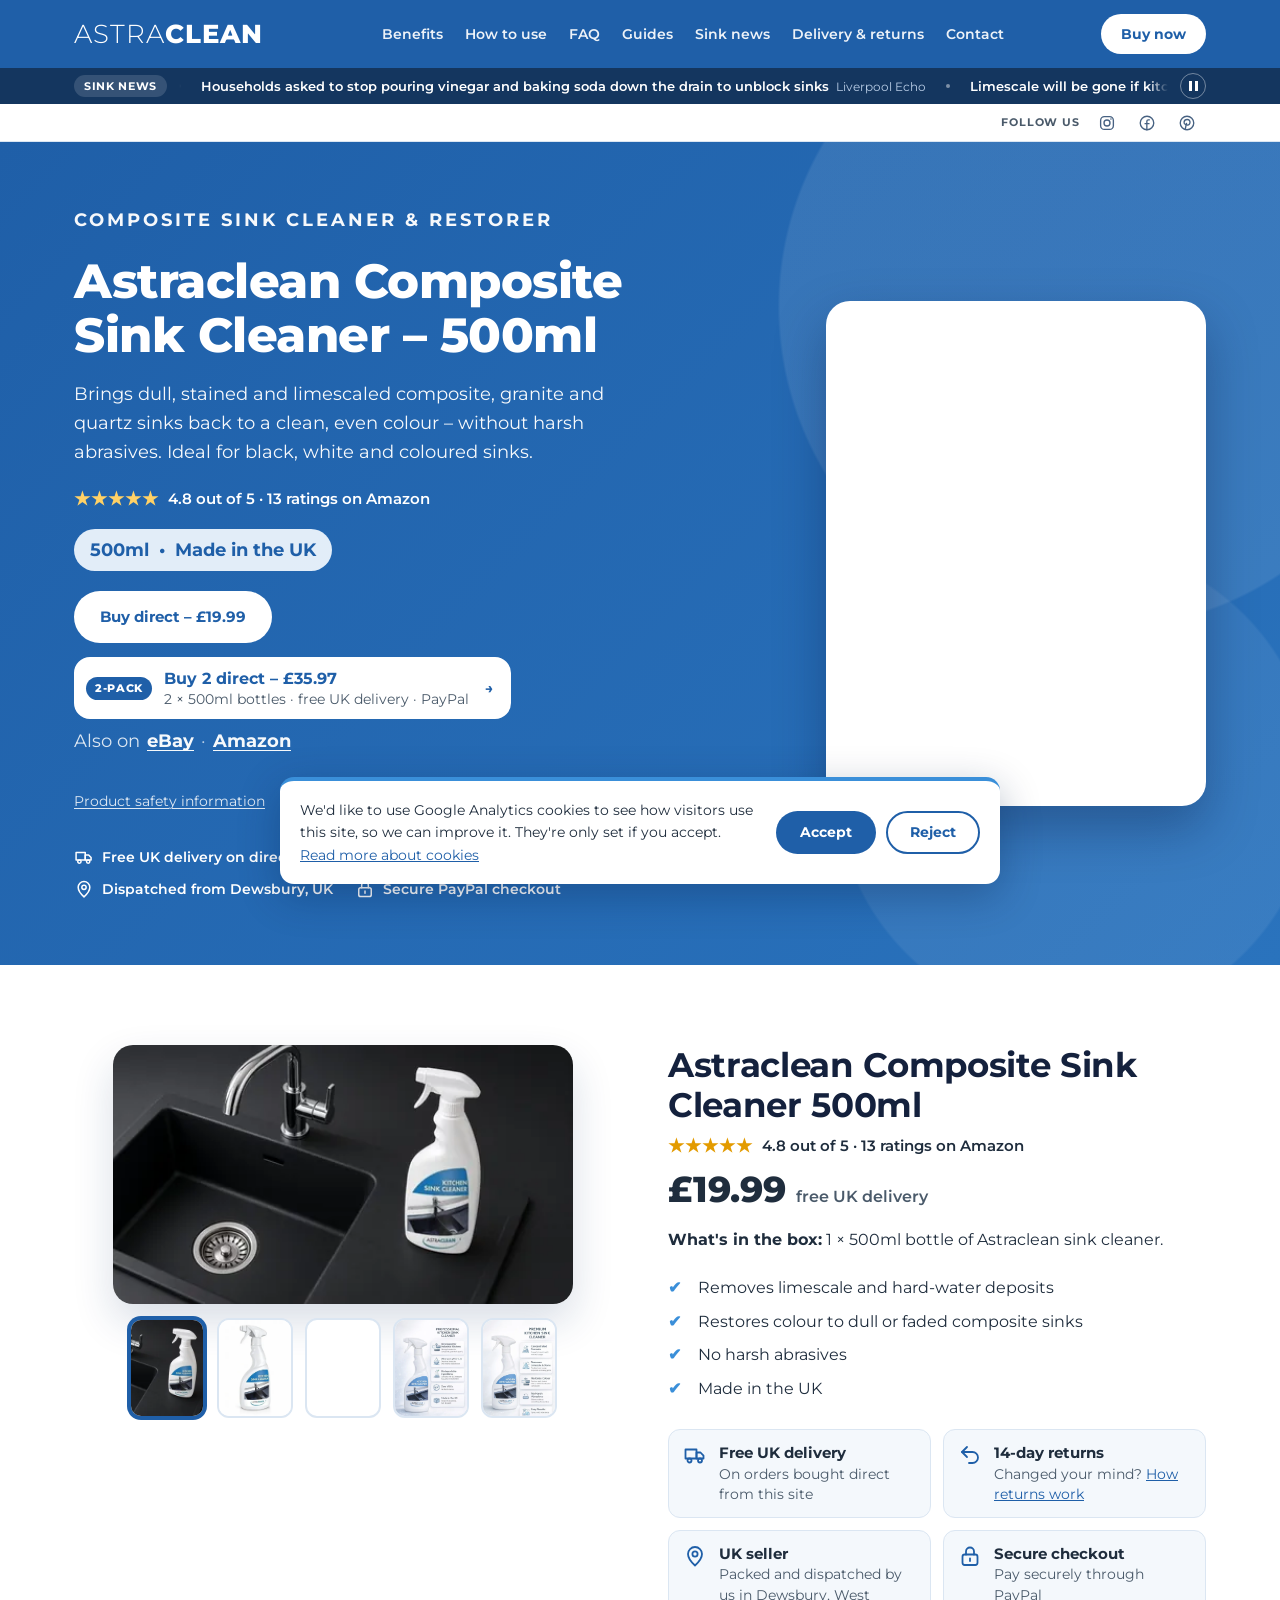
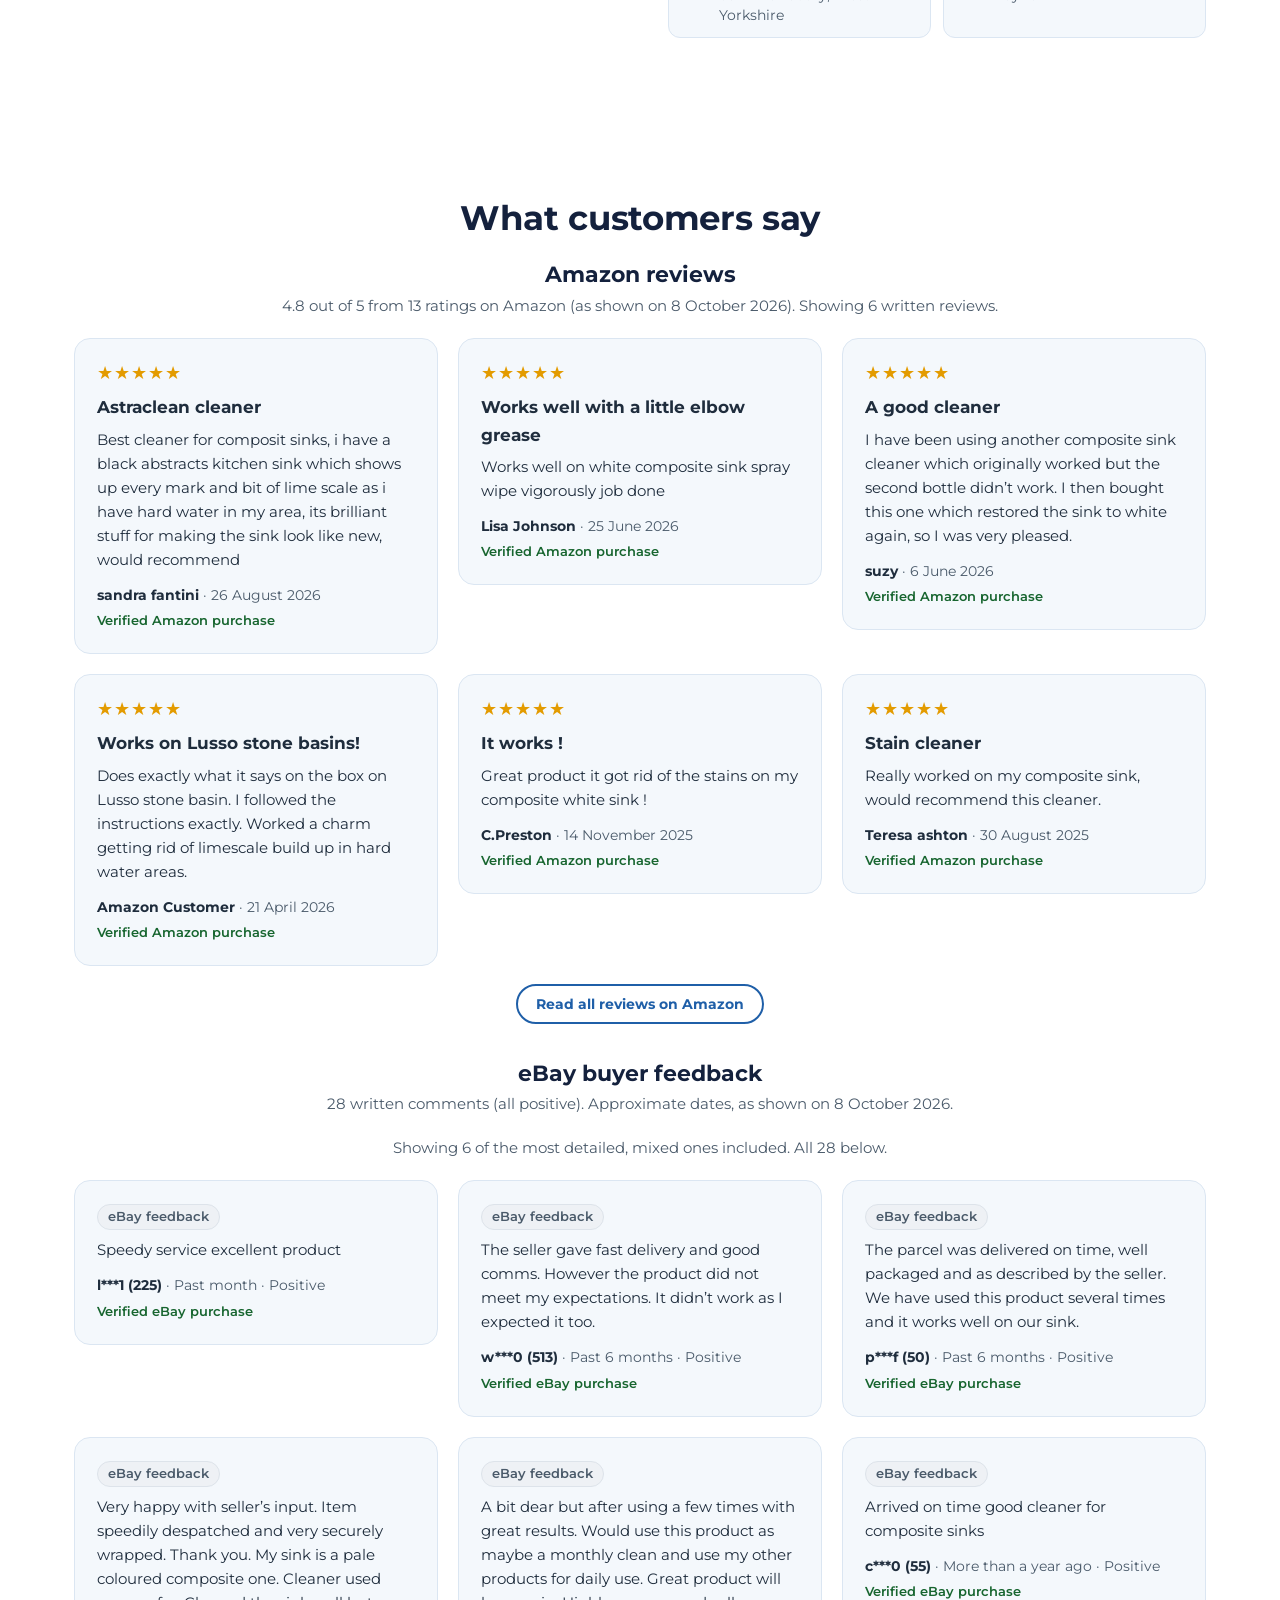
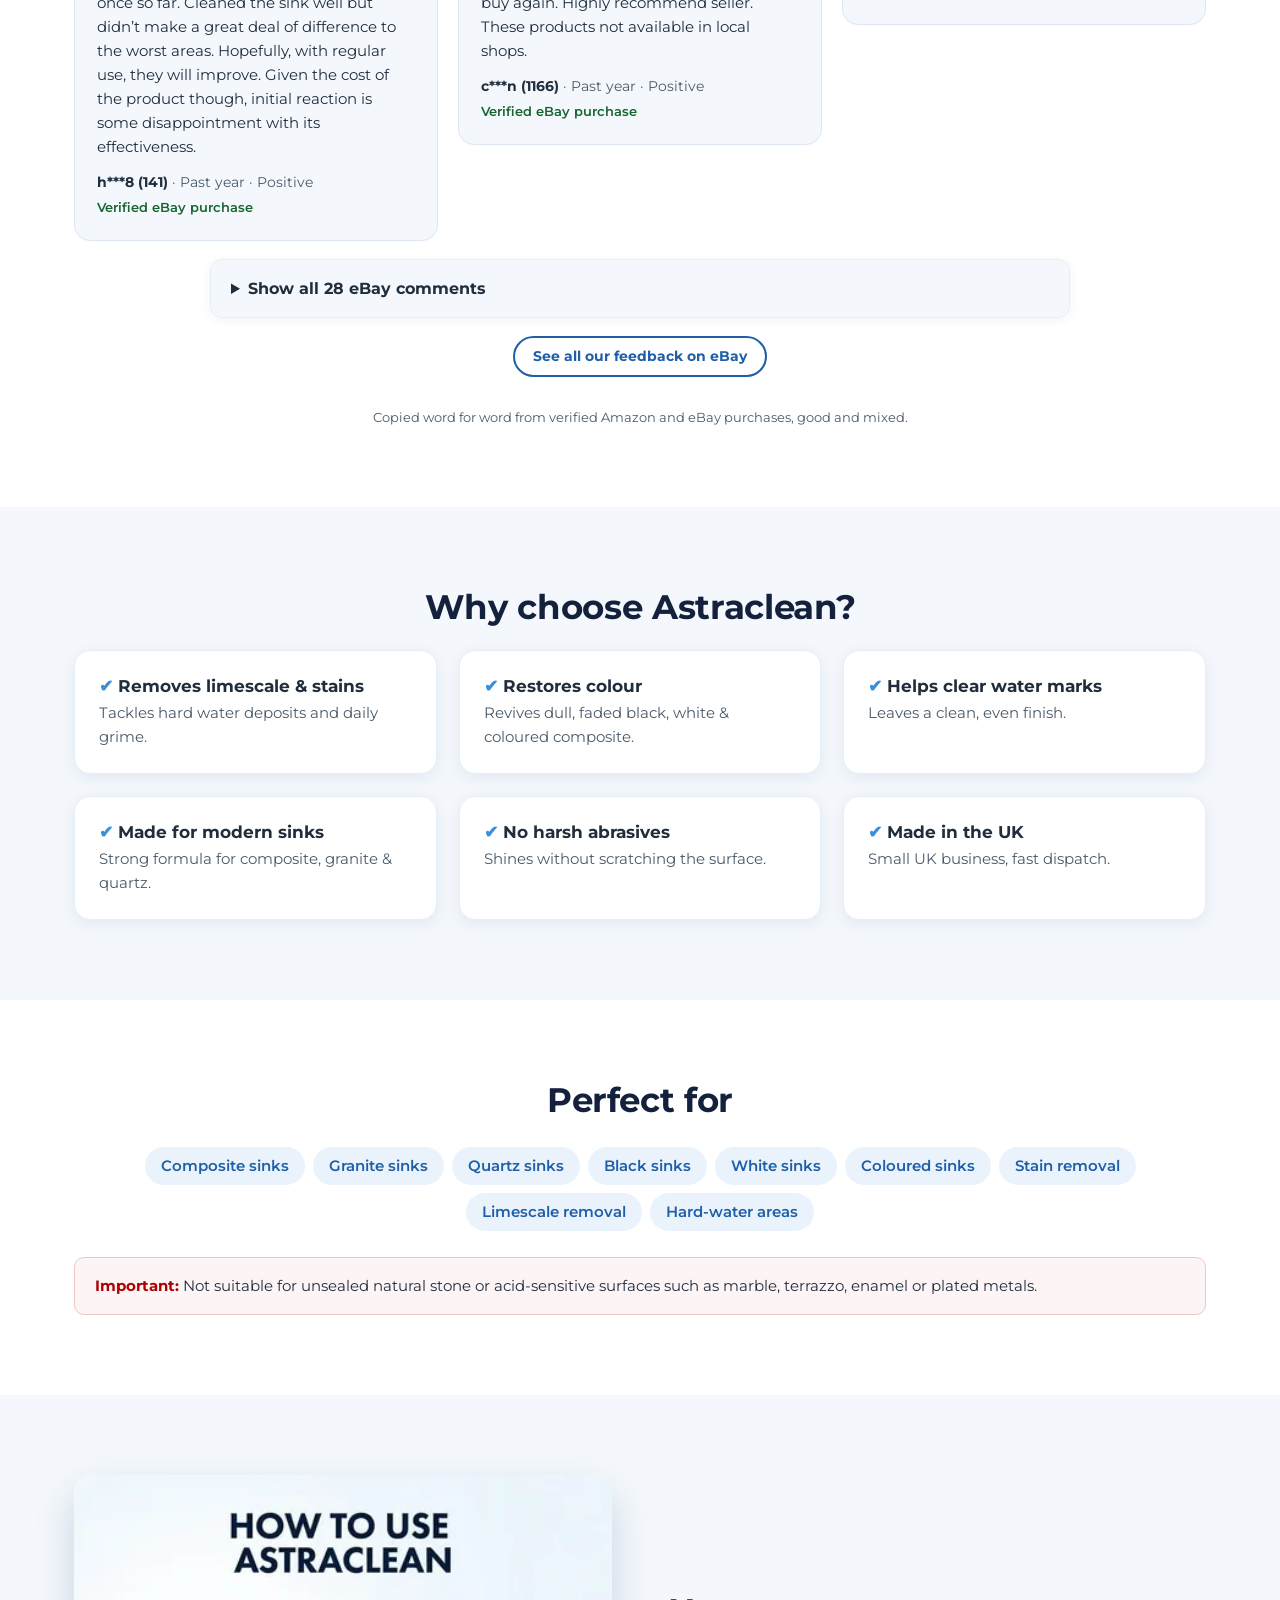
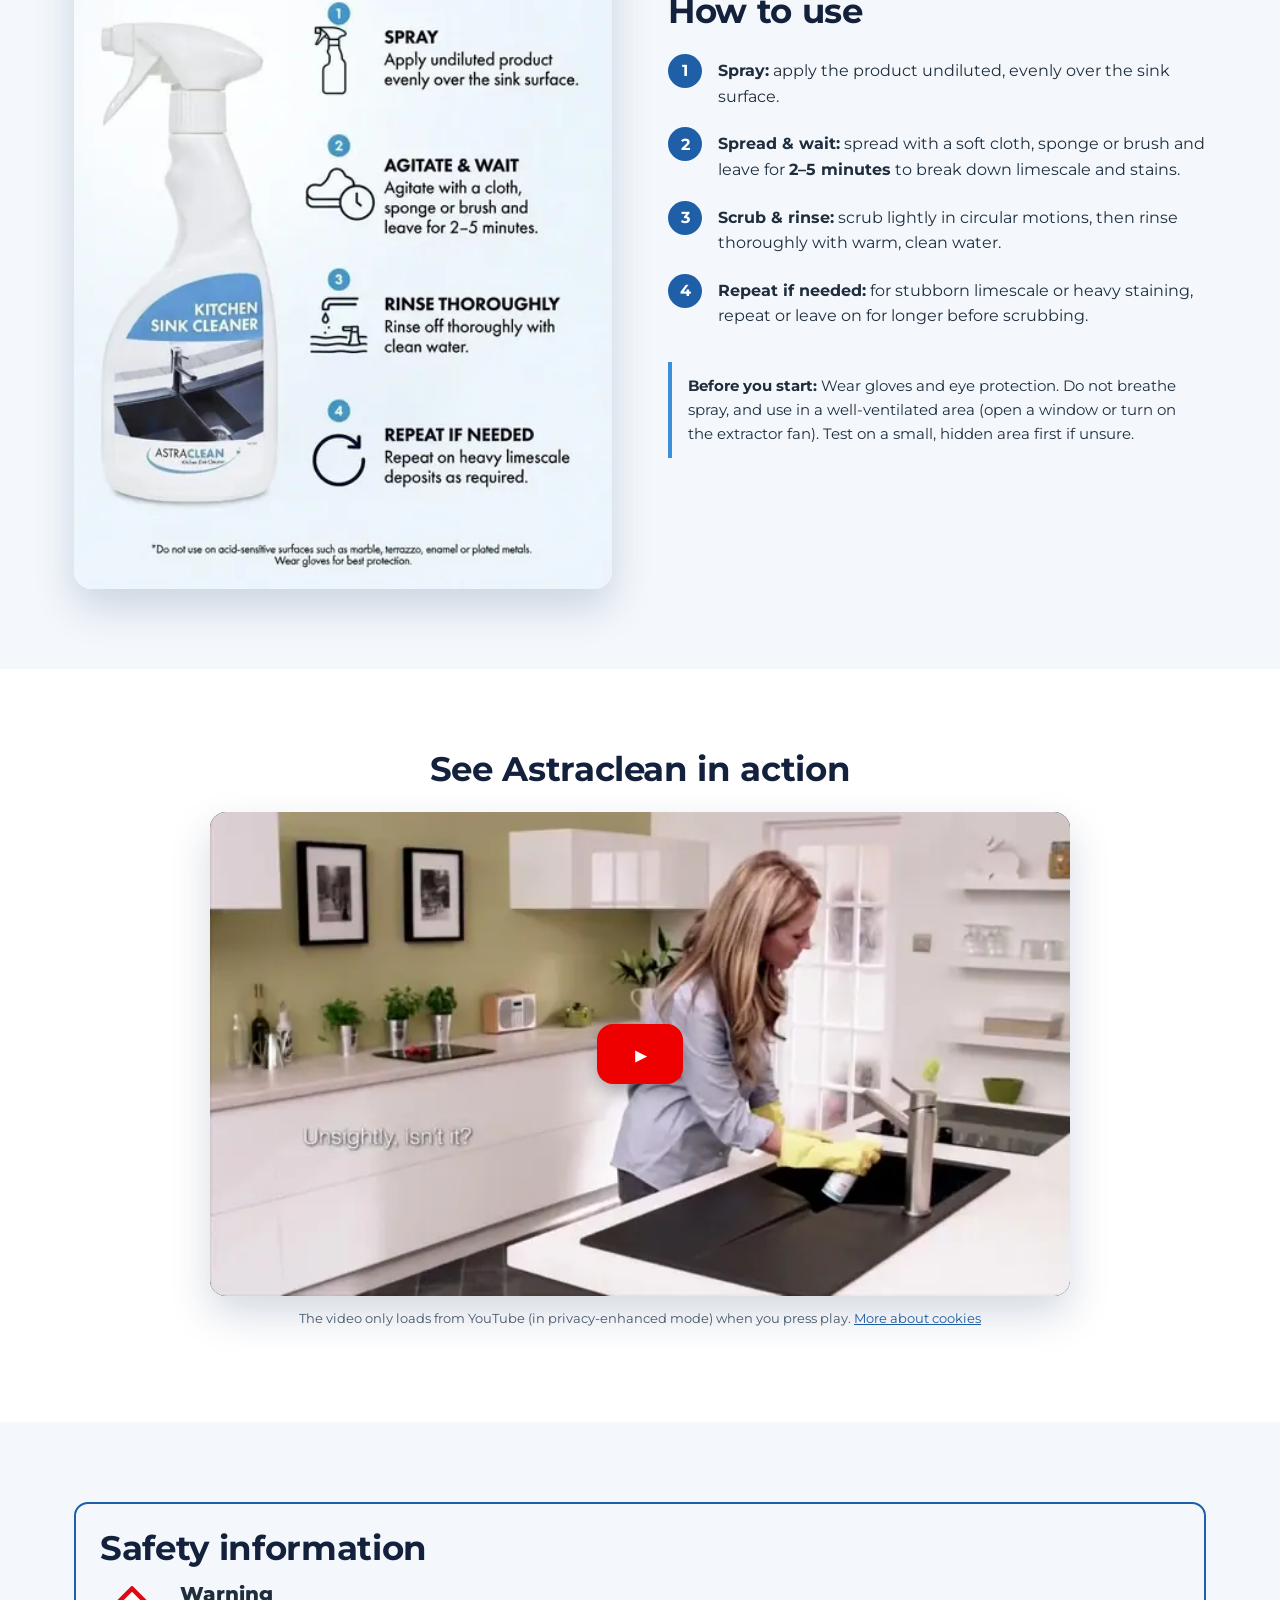
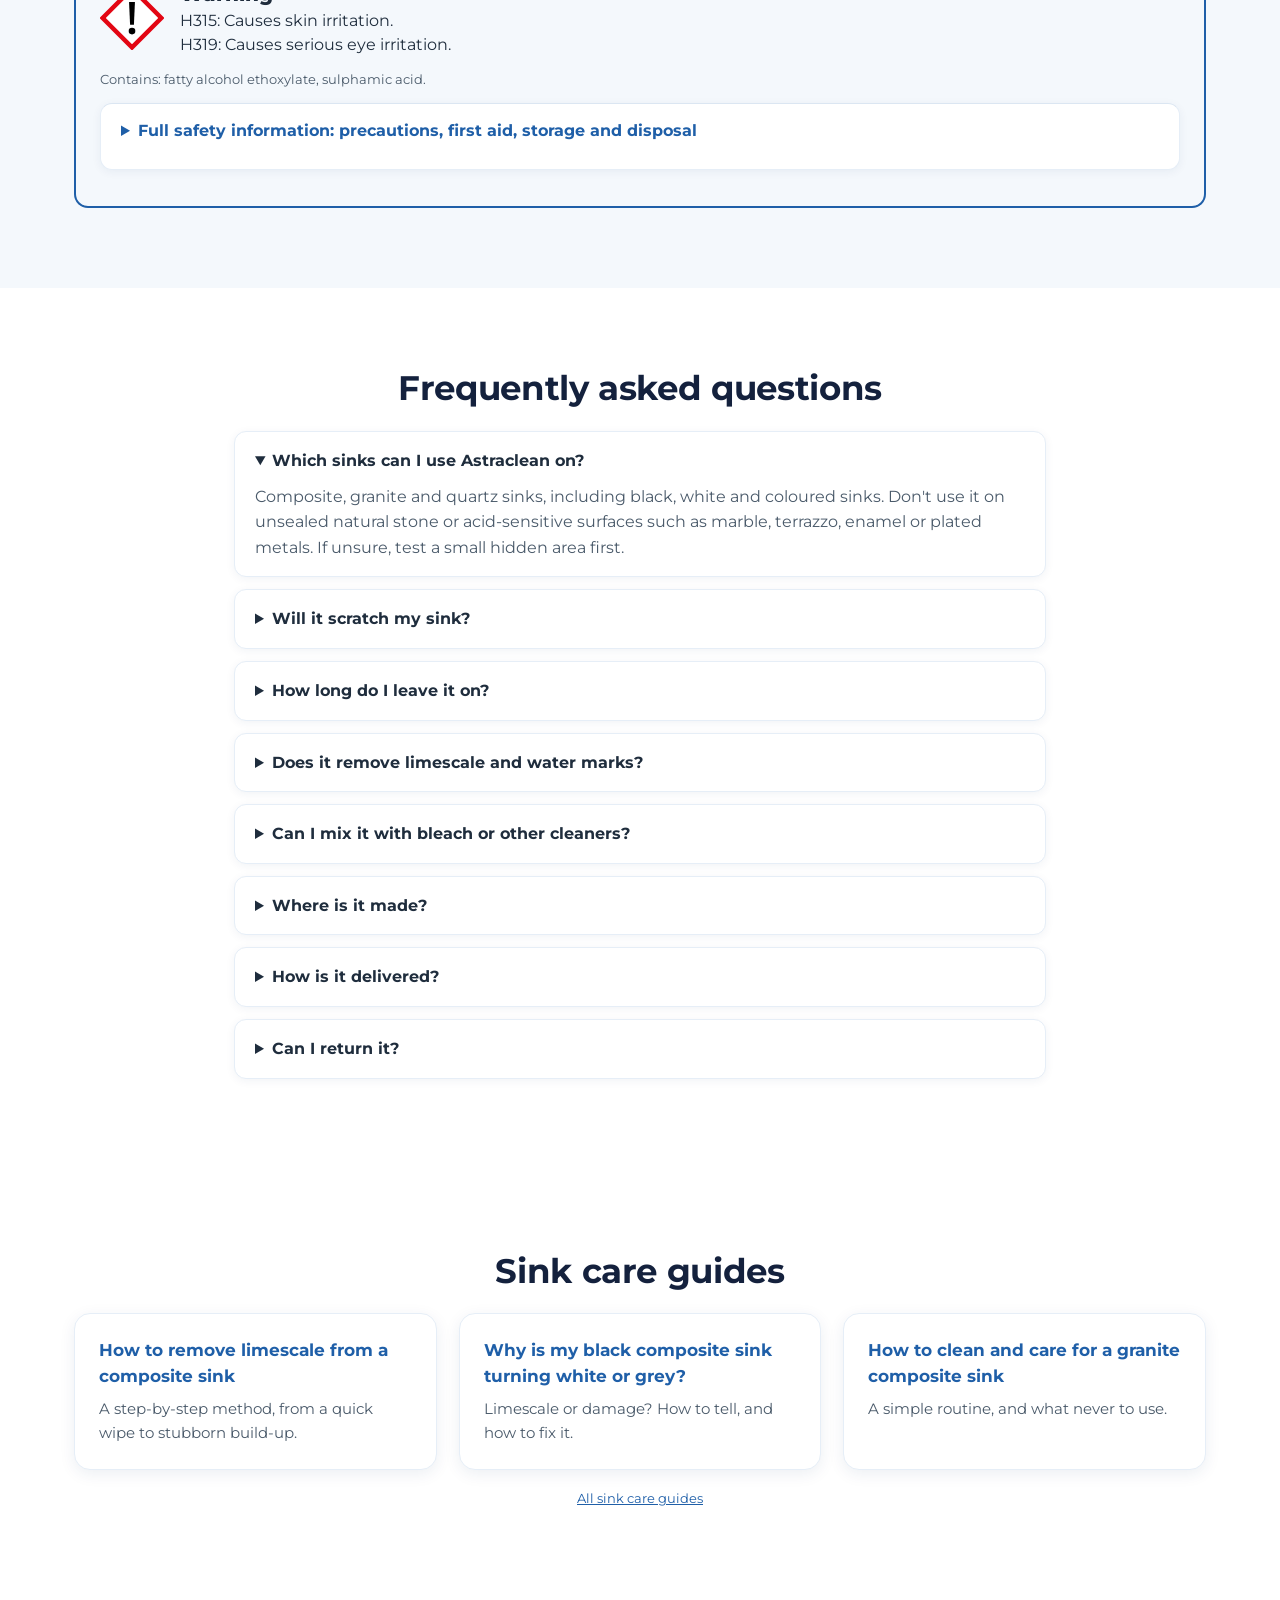
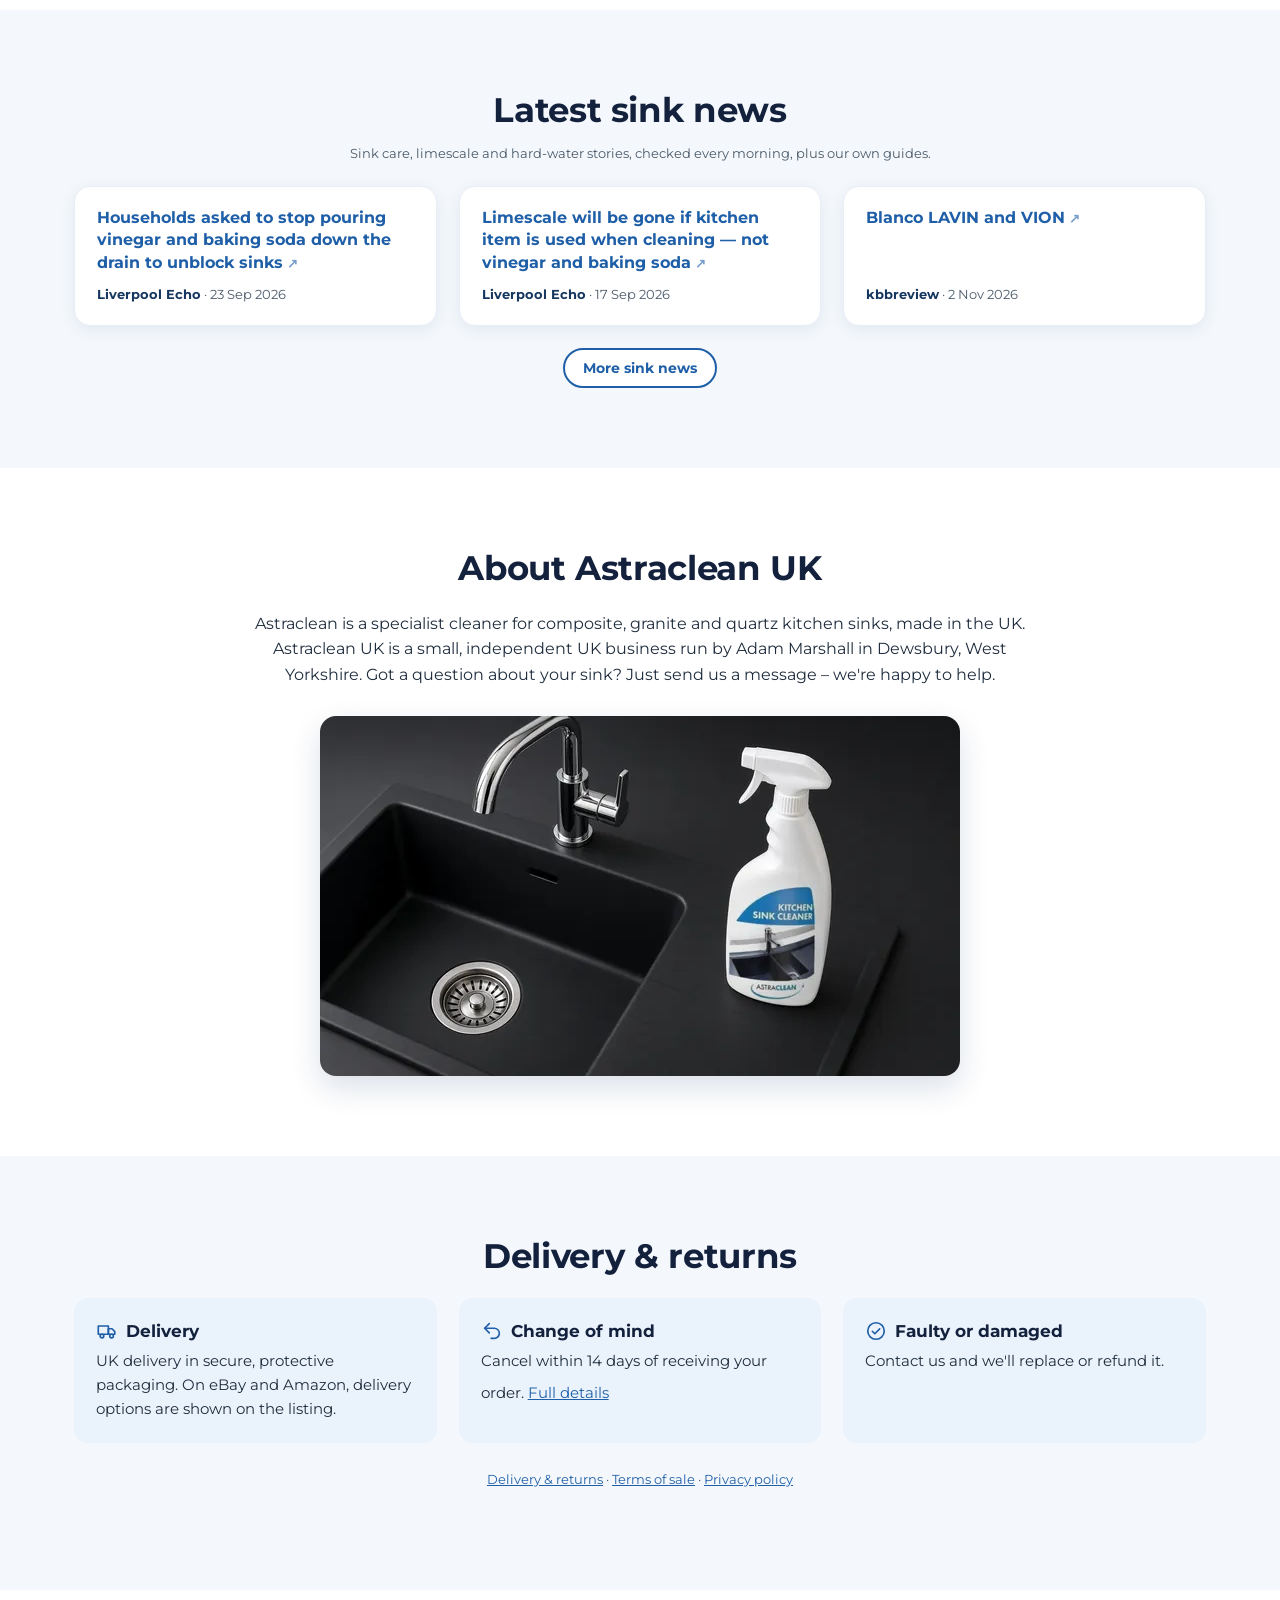
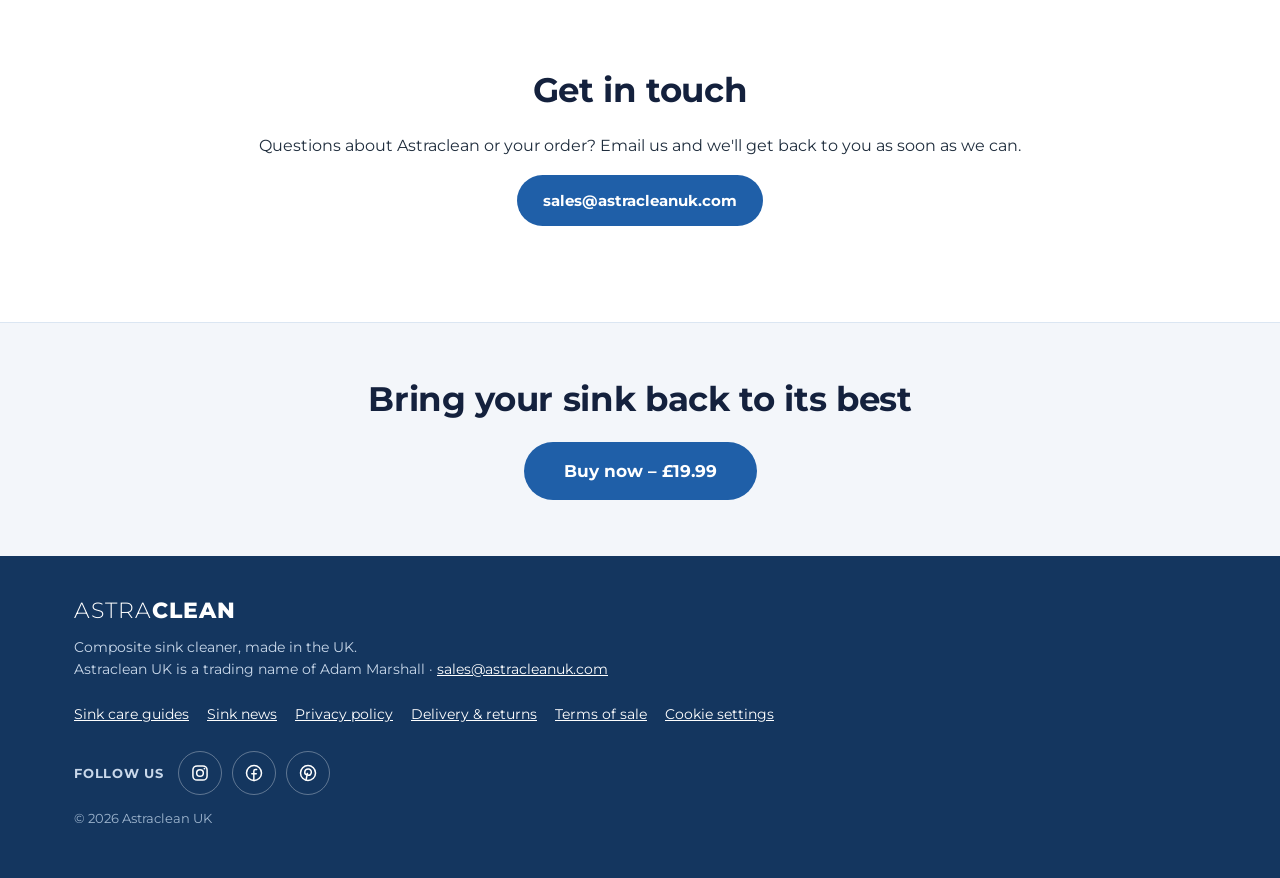
==== commit ce0963c0: "Sink news: daily update 2026-11-02" ====
--- a/index.html
+++ b/index.html
@@ -135,7 +135,7 @@
 </div></header>
 <aside class="news-ticker" aria-label="Latest sink news" data-news-ticker><div class="wrap nt-wrap">
   <a class="nt-label" href="/news/">Sink news</a>
-  <!--NEWS-TICKER:START--><div class="nt-viewport"><div class="nt-track" style="--nt-dur:106s"><ul class="nt-list"><li><a href="https://news.google.com/rss/articles/[base64]?oc=5" target="_blank" rel="noopener">Households asked to stop pouring vinegar and baking soda down the drain to unblock sinks</a> <span class="nt-src">Liverpool Echo</span></li><li><a href="https://news.google.com/rss/articles/[base64]?oc=5" target="_blank" rel="noopener">Limescale will be gone if kitchen item is used when cleaning — not vinegar and baking soda</a> <span class="nt-src">Liverpool Echo</span></li><li><a href="https://news.google.com/rss/articles/[base64]?oc=5" target="_blank" rel="noopener">Natural item to put in your kitchen sink to deep clean drains — not vinegar or soda</a> <span class="nt-src">Wales Online</span></li><li><a href="https://news.google.com/rss/articles/[base64]?oc=5" target="_blank" rel="noopener">Remove limescale from taps instantly by cleaning them with 1 ingredient — not vinegar</a> <span class="nt-src">Liverpool Echo</span></li><li><a href="https://news.google.com/rss/articles/[base64]?oc=5" target="_blank" rel="noopener">Limescale will melt off taps in seconds with 1 kitchen ingredient — not white vinegar</a> <span class="nt-src">Daily Express</span></li></ul><ul class="nt-list" aria-hidden="true"><li><a href="https://news.google.com/rss/articles/[base64]?oc=5" target="_blank" rel="noopener" tabindex="-1">Households asked to stop pouring vinegar and baking soda down the drain to unblock sinks</a> <span class="nt-src">Liverpool Echo</span></li><li><a href="https://news.google.com/rss/articles/[base64]?oc=5" target="_blank" rel="noopener" tabindex="-1">Limescale will be gone if kitchen item is used when cleaning — not vinegar and baking soda</a> <span class="nt-src">Liverpool Echo</span></li><li><a href="https://news.google.com/rss/articles/[base64]?oc=5" target="_blank" rel="noopener" tabindex="-1">Natural item to put in your kitchen sink to deep clean drains — not vinegar or soda</a> <span class="nt-src">Wales Online</span></li><li><a href="https://news.google.com/rss/articles/[base64]?oc=5" target="_blank" rel="noopener" tabindex="-1">Remove limescale from taps instantly by cleaning them with 1 ingredient — not vinegar</a> <span class="nt-src">Liverpool Echo</span></li><li><a href="https://news.google.com/rss/articles/[base64]?oc=5" target="_blank" rel="noopener" tabindex="-1">Limescale will melt off taps in seconds with 1 kitchen ingredient — not white vinegar</a> <span class="nt-src">Daily Express</span></li></ul></div></div><!--NEWS-TICKER:END-->
+  <!--NEWS-TICKER:START--><div class="nt-viewport"><div class="nt-track" style="--nt-dur:113s"><ul class="nt-list"><li><a href="https://news.google.com/rss/articles/[base64]?oc=5" target="_blank" rel="noopener">Households asked to stop pouring vinegar and baking soda down the drain to unblock sinks</a> <span class="nt-src">Liverpool Echo</span></li><li><a href="https://news.google.com/rss/articles/[base64]?oc=5" target="_blank" rel="noopener">Limescale will be gone if kitchen item is used when cleaning — not vinegar and baking soda</a> <span class="nt-src">Liverpool Echo</span></li><li><a href="https://www.kbbreview.com/88403/products/new-in-kitchens/blanco-lavin-and-vion/" target="_blank" rel="noopener">Blanco LAVIN and VION</a> <span class="nt-src">kbbreview</span></li><li><a href="https://news.google.com/rss/articles/[base64]?oc=5" target="_blank" rel="noopener">Natural item to put in your kitchen sink to deep clean drains — not vinegar or soda</a> <span class="nt-src">Wales Online</span></li><li><a href="https://news.google.com/rss/articles/[base64]?oc=5" target="_blank" rel="noopener">Remove limescale from taps instantly by cleaning them with 1 ingredient — not vinegar</a> <span class="nt-src">Liverpool Echo</span></li><li><a href="https://news.google.com/rss/articles/[base64]?oc=5" target="_blank" rel="noopener">Limescale will melt off taps in seconds with 1 kitchen ingredient — not white vinegar</a> <span class="nt-src">Daily Express</span></li></ul><ul class="nt-list" aria-hidden="true"><li><a href="https://news.google.com/rss/articles/[base64]?oc=5" target="_blank" rel="noopener" tabindex="-1">Households asked to stop pouring vinegar and baking soda down the drain to unblock sinks</a> <span class="nt-src">Liverpool Echo</span></li><li><a href="https://news.google.com/rss/articles/[base64]?oc=5" target="_blank" rel="noopener" tabindex="-1">Limescale will be gone if kitchen item is used when cleaning — not vinegar and baking soda</a> <span class="nt-src">Liverpool Echo</span></li><li><a href="https://www.kbbreview.com/88403/products/new-in-kitchens/blanco-lavin-and-vion/" target="_blank" rel="noopener" tabindex="-1">Blanco LAVIN and VION</a> <span class="nt-src">kbbreview</span></li><li><a href="https://news.google.com/rss/articles/[base64]?oc=5" target="_blank" rel="noopener" tabindex="-1">Natural item to put in your kitchen sink to deep clean drains — not vinegar or soda</a> <span class="nt-src">Wales Online</span></li><li><a href="https://news.google.com/rss/articles/[base64]?oc=5" target="_blank" rel="noopener" tabindex="-1">Remove limescale from taps instantly by cleaning them with 1 ingredient — not vinegar</a> <span class="nt-src">Liverpool Echo</span></li><li><a href="https://news.google.com/rss/articles/[base64]?oc=5" target="_blank" rel="noopener" tabindex="-1">Limescale will melt off taps in seconds with 1 kitchen ingredient — not white vinegar</a> <span class="nt-src">Daily Express</span></li></ul></div></div><!--NEWS-TICKER:END-->
   <button type="button" class="nt-toggle" data-nt-toggle aria-pressed="false" hidden><span class="visually-hidden">Pause the news ticker</span><span aria-hidden="true" class="nt-ico"></span></button>
 </div></aside>
 <div class="top-social" data-placement="top-social"><div class="wrap ts-wrap"><span class="ts-label" aria-hidden="true">Follow us</span><ul class="social-row ts-row" aria-label="Follow Astraclean on social media"><li><a href="https://www.instagram.com/astracleanuk/" target="_blank" rel="noopener" data-social="instagram" aria-label="Astraclean on Instagram (opens in new tab)"><svg viewBox="0 0 24 24" aria-hidden="true" focusable="false"><rect x="3.5" y="3.5" width="17" height="17" rx="5"/><circle cx="12" cy="12" r="4"/><circle cx="17.3" cy="6.7" r="1.1" fill="currentColor" stroke="none"/></svg></a></li><li><a href="https://www.facebook.com/profile.php?id=61594942663710" target="_blank" rel="noopener" data-social="facebook" aria-label="Astraclean UK on Facebook (opens in new tab)"><svg viewBox="0 0 24 24" aria-hidden="true" focusable="false"><circle cx="12" cy="12" r="9"/><path d="M15.2 7.8h-1.5c-1.2 0-1.9.7-1.9 1.9V21"/><path d="M9.4 12.9h5.3"/></svg></a></li><li><a href="https://www.pinterest.com/astracleanuk/" target="_blank" rel="noopener" data-social="pinterest" aria-label="Astraclean on Pinterest (opens in new tab)"><svg viewBox="0 0 24 24" aria-hidden="true" focusable="false"><circle cx="12" cy="12" r="9"/><path d="M11.3 12.6 9.6 20.6"/><path d="M10.3 14.2c-1.6-.5-2.4-1.8-2.2-3.4.3-2.2 2.2-3.6 4.3-3.5 2.2.1 3.7 1.7 3.6 3.8-.1 2.4-1.8 4-3.6 3.6-.8-.2-1.2-.8-1.1-1.5"/></svg></a></li></ul></div></div>
@@ -352,7 +352,7 @@
   <h2 id="home-news-title" class="center">Latest sink news</h2>
   <p class="center small home-news-intro">Sink care, limescale and hard-water stories, checked every morning, plus our own guides.</p>
   <!--NEWS-STRIP:START-->
-  <ul class="home-news-list"><li class="home-news-item"><a href="https://news.google.com/rss/articles/[base64]?oc=5" target="_blank" rel="noopener">Households asked to stop pouring vinegar and baking soda down the drain to unblock sinks</a><p class="news-meta"><span class="news-src">Liverpool Echo</span> · <time datetime="2026-09-23">23 Sep 2026</time></p></li><li class="home-news-item"><a href="https://news.google.com/rss/articles/[base64]?oc=5" target="_blank" rel="noopener">Limescale will be gone if kitchen item is used when cleaning — not vinegar and baking soda</a><p class="news-meta"><span class="news-src">Liverpool Echo</span> · <time datetime="2026-09-17">17 Sep 2026</time></p></li><li class="home-news-item"><a href="https://news.google.com/rss/articles/[base64]?oc=5" target="_blank" rel="noopener">Natural item to put in your kitchen sink to deep clean drains — not vinegar or soda</a><p class="news-meta"><span class="news-src">Wales Online</span> · <time datetime="2026-09-14">14 Sep 2026</time></p></li></ul>
+  <ul class="home-news-list"><li class="home-news-item"><a href="https://news.google.com/rss/articles/[base64]?oc=5" target="_blank" rel="noopener">Households asked to stop pouring vinegar and baking soda down the drain to unblock sinks</a><p class="news-meta"><span class="news-src">Liverpool Echo</span> · <time datetime="2026-09-23">23 Sep 2026</time></p></li><li class="home-news-item"><a href="https://news.google.com/rss/articles/[base64]?oc=5" target="_blank" rel="noopener">Limescale will be gone if kitchen item is used when cleaning — not vinegar and baking soda</a><p class="news-meta"><span class="news-src">Liverpool Echo</span> · <time datetime="2026-09-17">17 Sep 2026</time></p></li><li class="home-news-item"><a href="https://www.kbbreview.com/88403/products/new-in-kitchens/blanco-lavin-and-vion/" target="_blank" rel="noopener">Blanco LAVIN and VION</a><p class="news-meta"><span class="news-src">kbbreview</span> · <time datetime="2026-11-02">2 Nov 2026</time></p></li></ul>
   <!--NEWS-STRIP:END-->
   <p class="center home-news-more"><a class="btn btn-outline-b btn-sm" href="/news/">More sink news</a></p>
 </div></section>
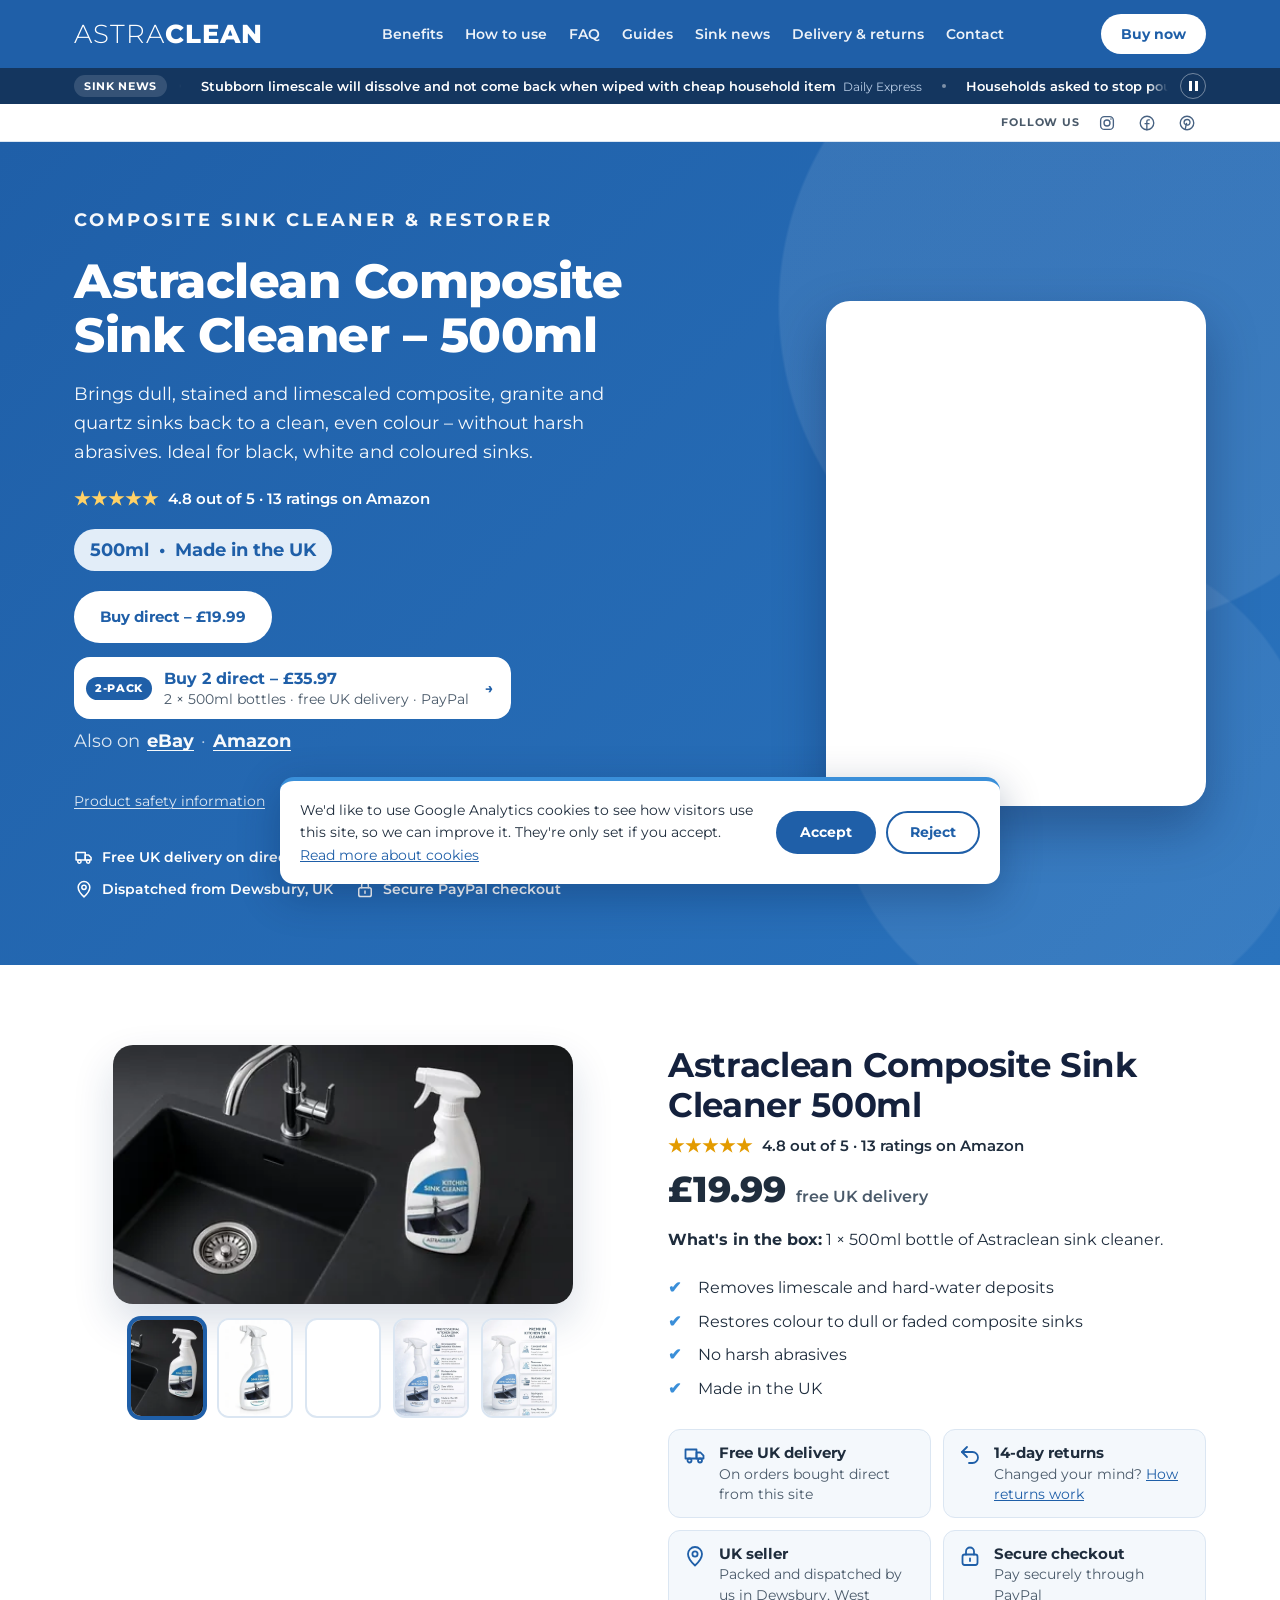
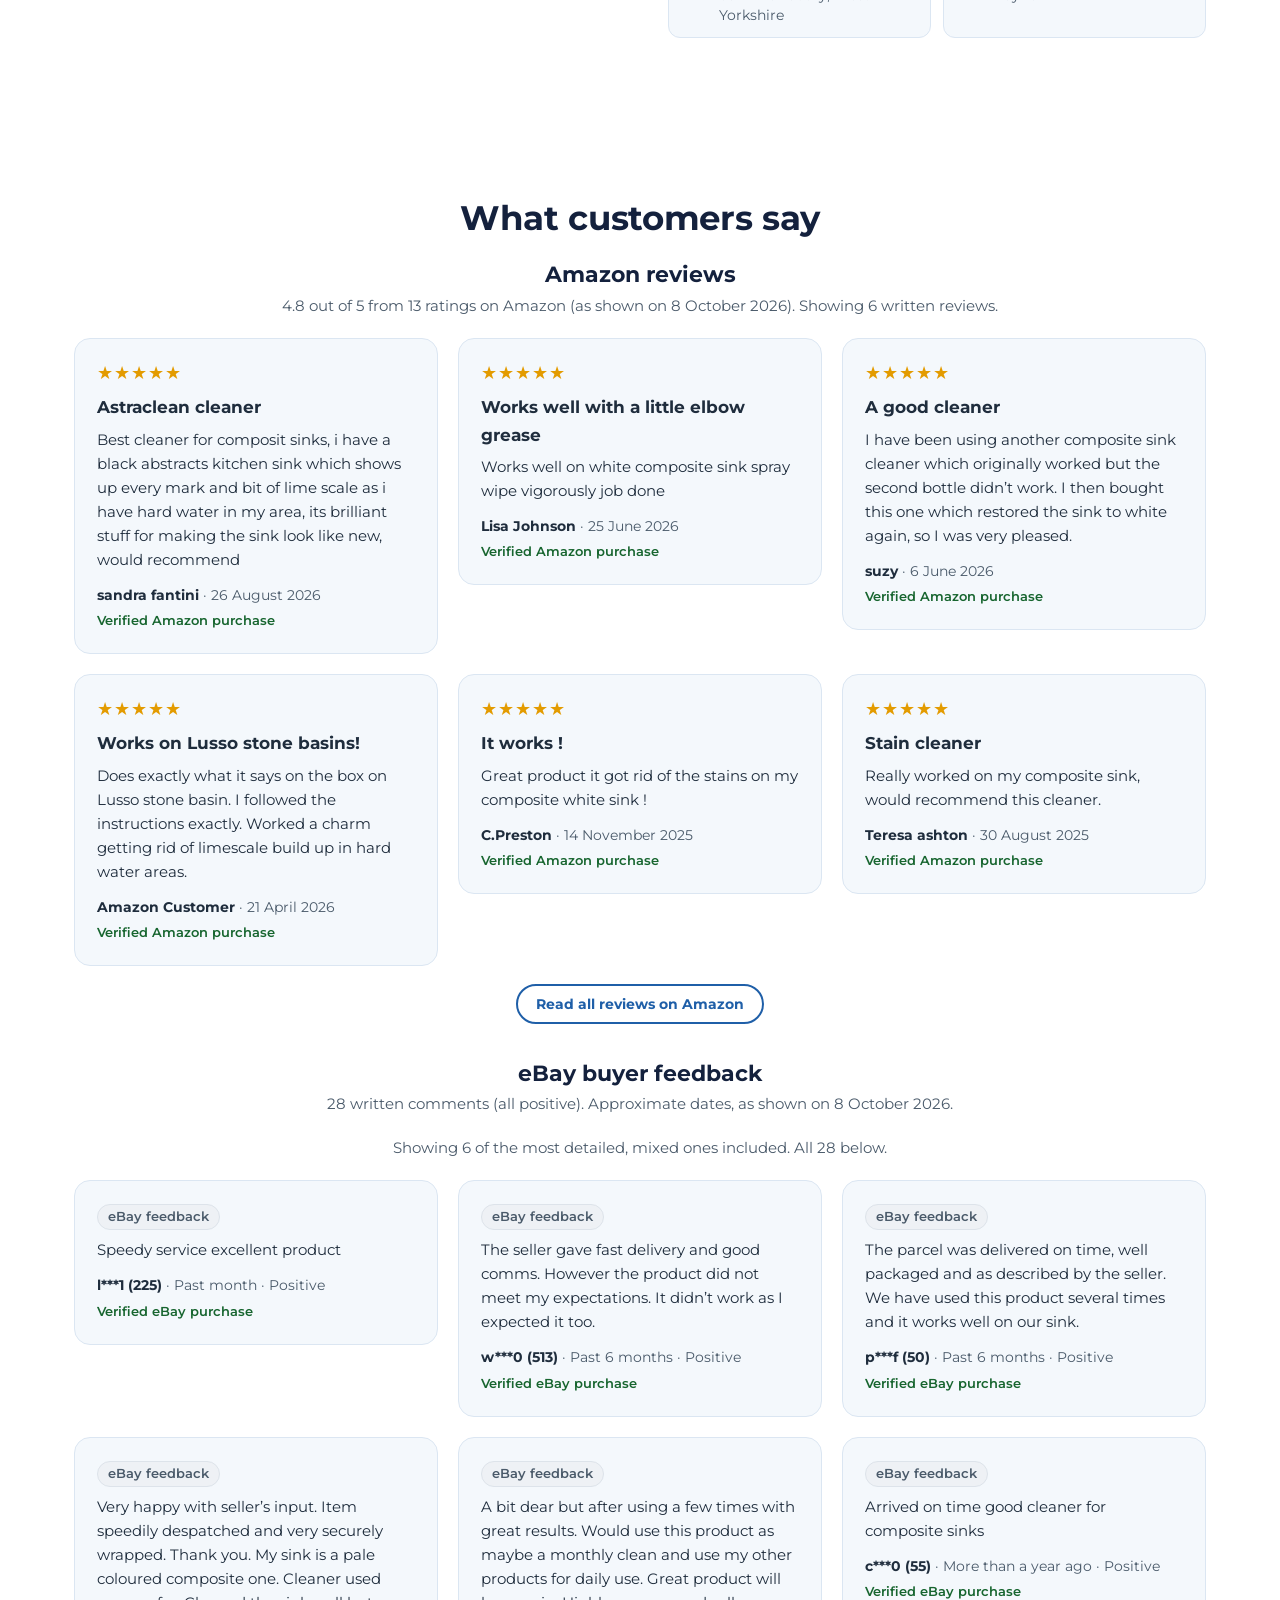
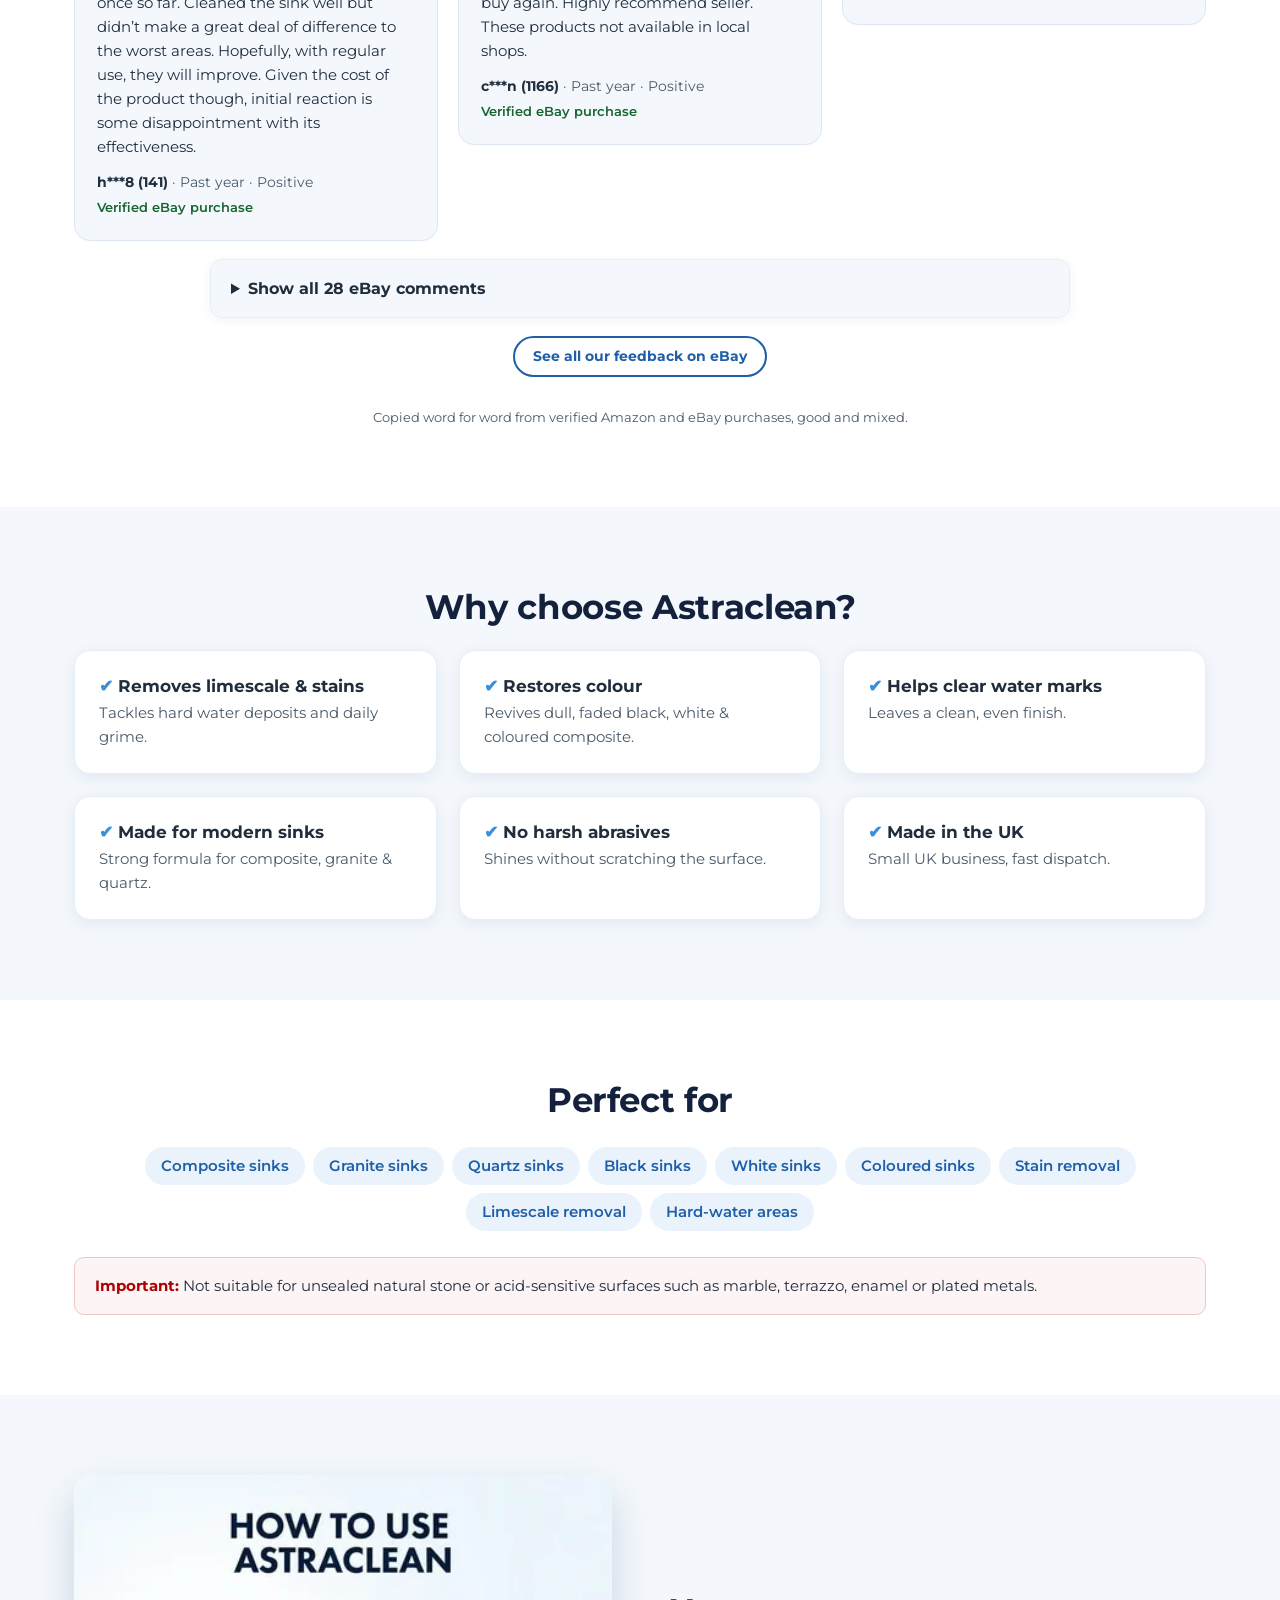
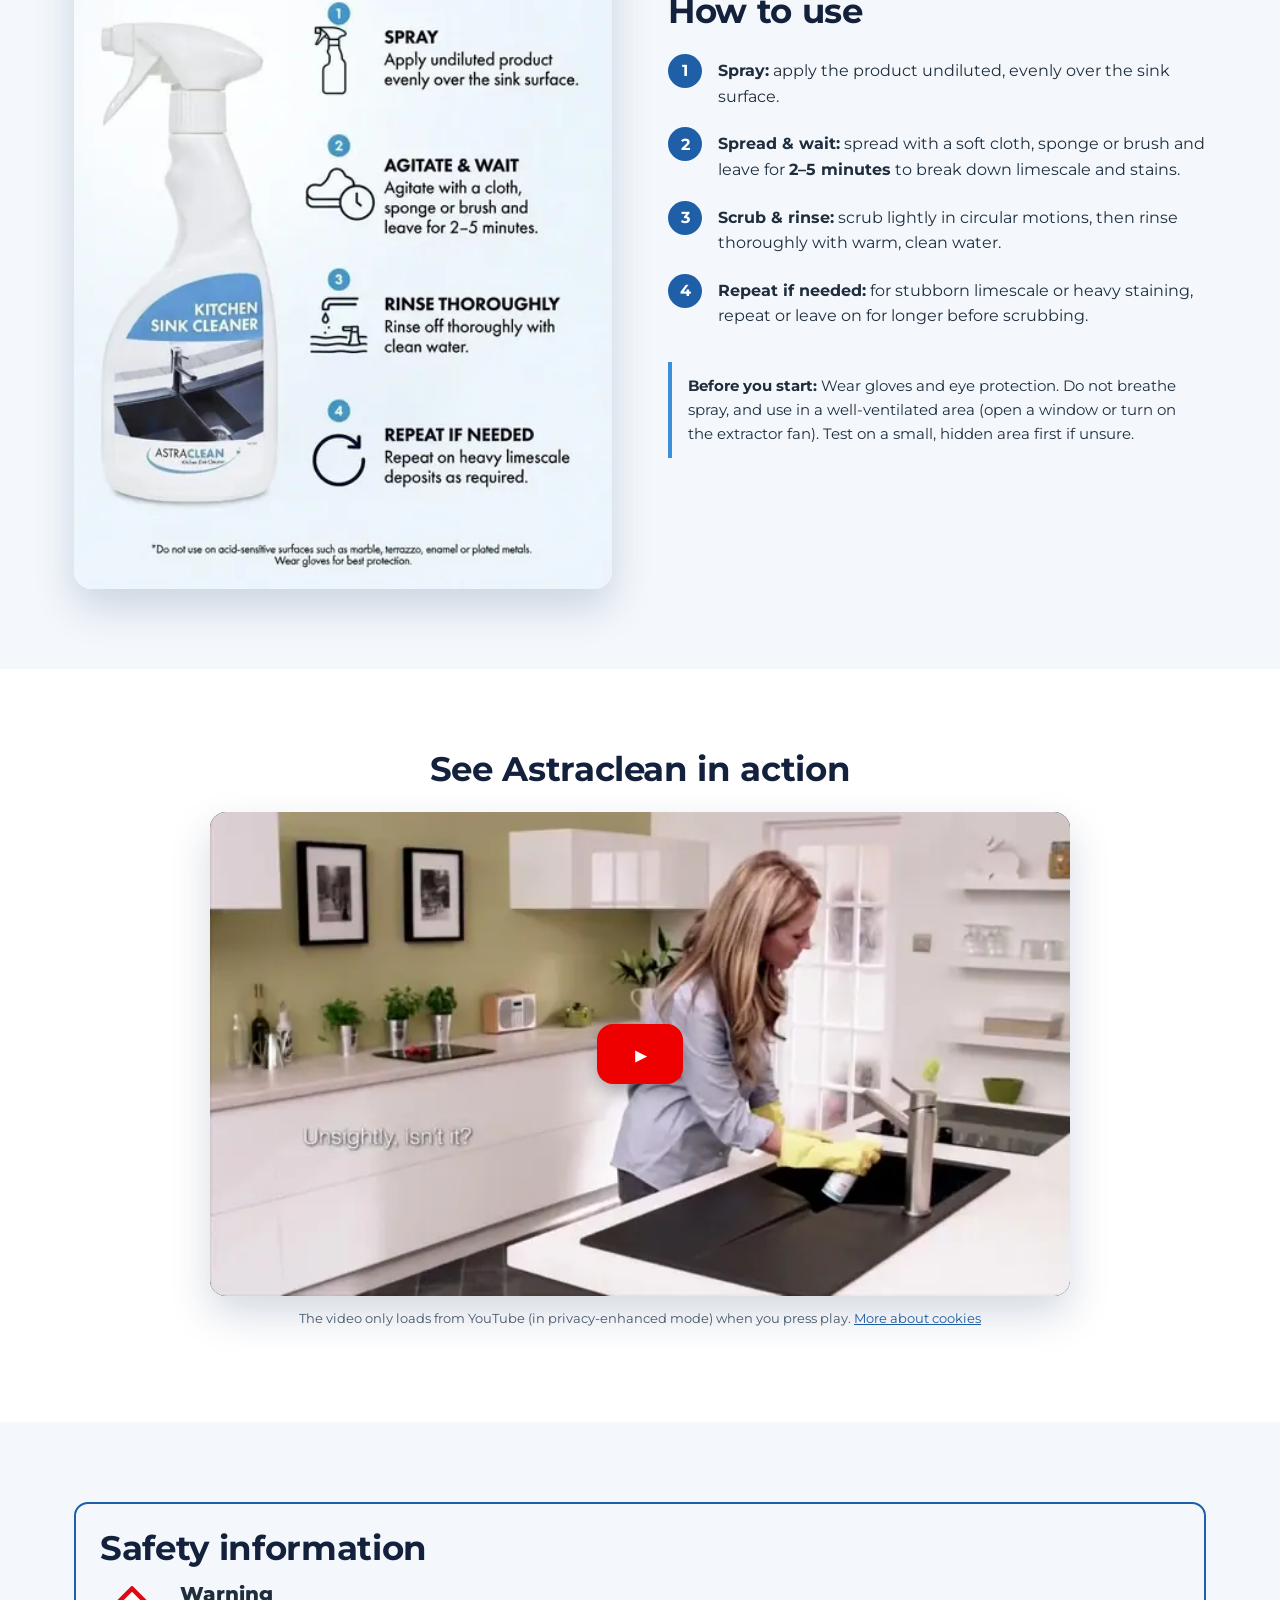
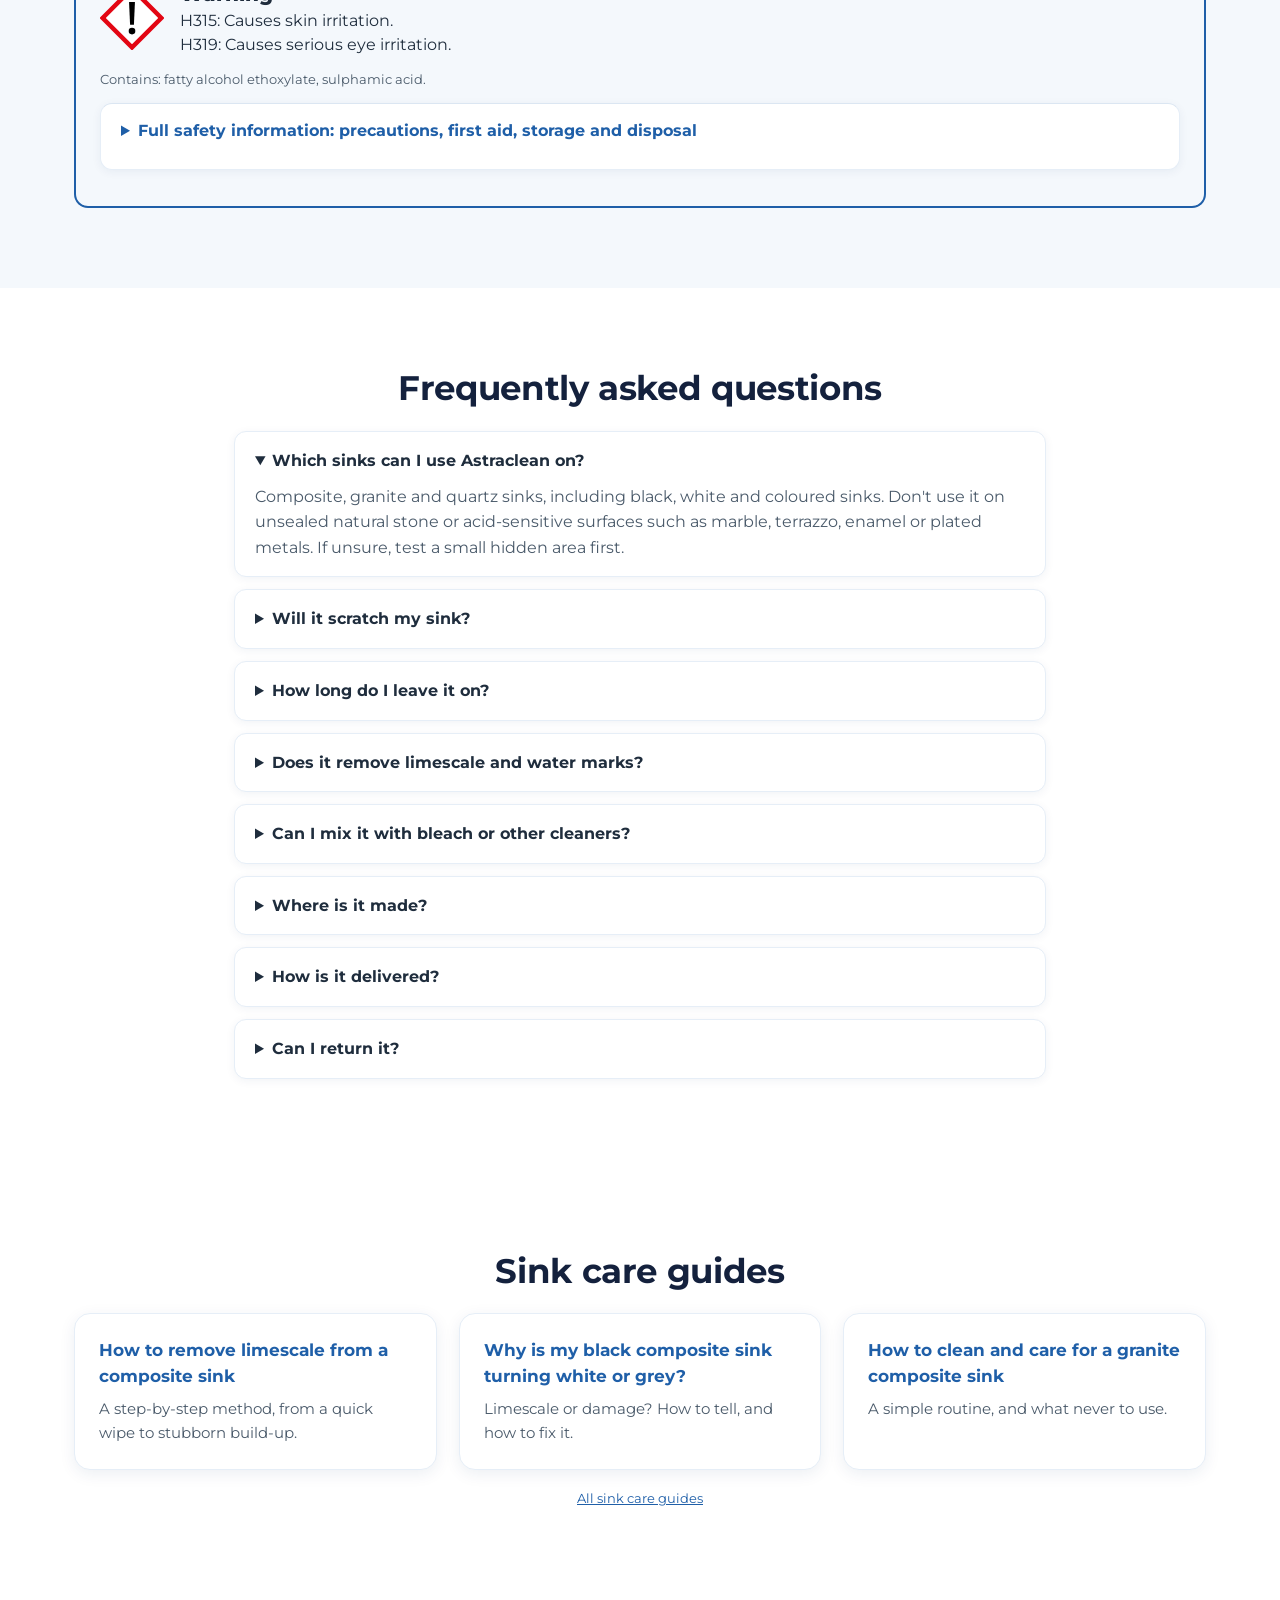
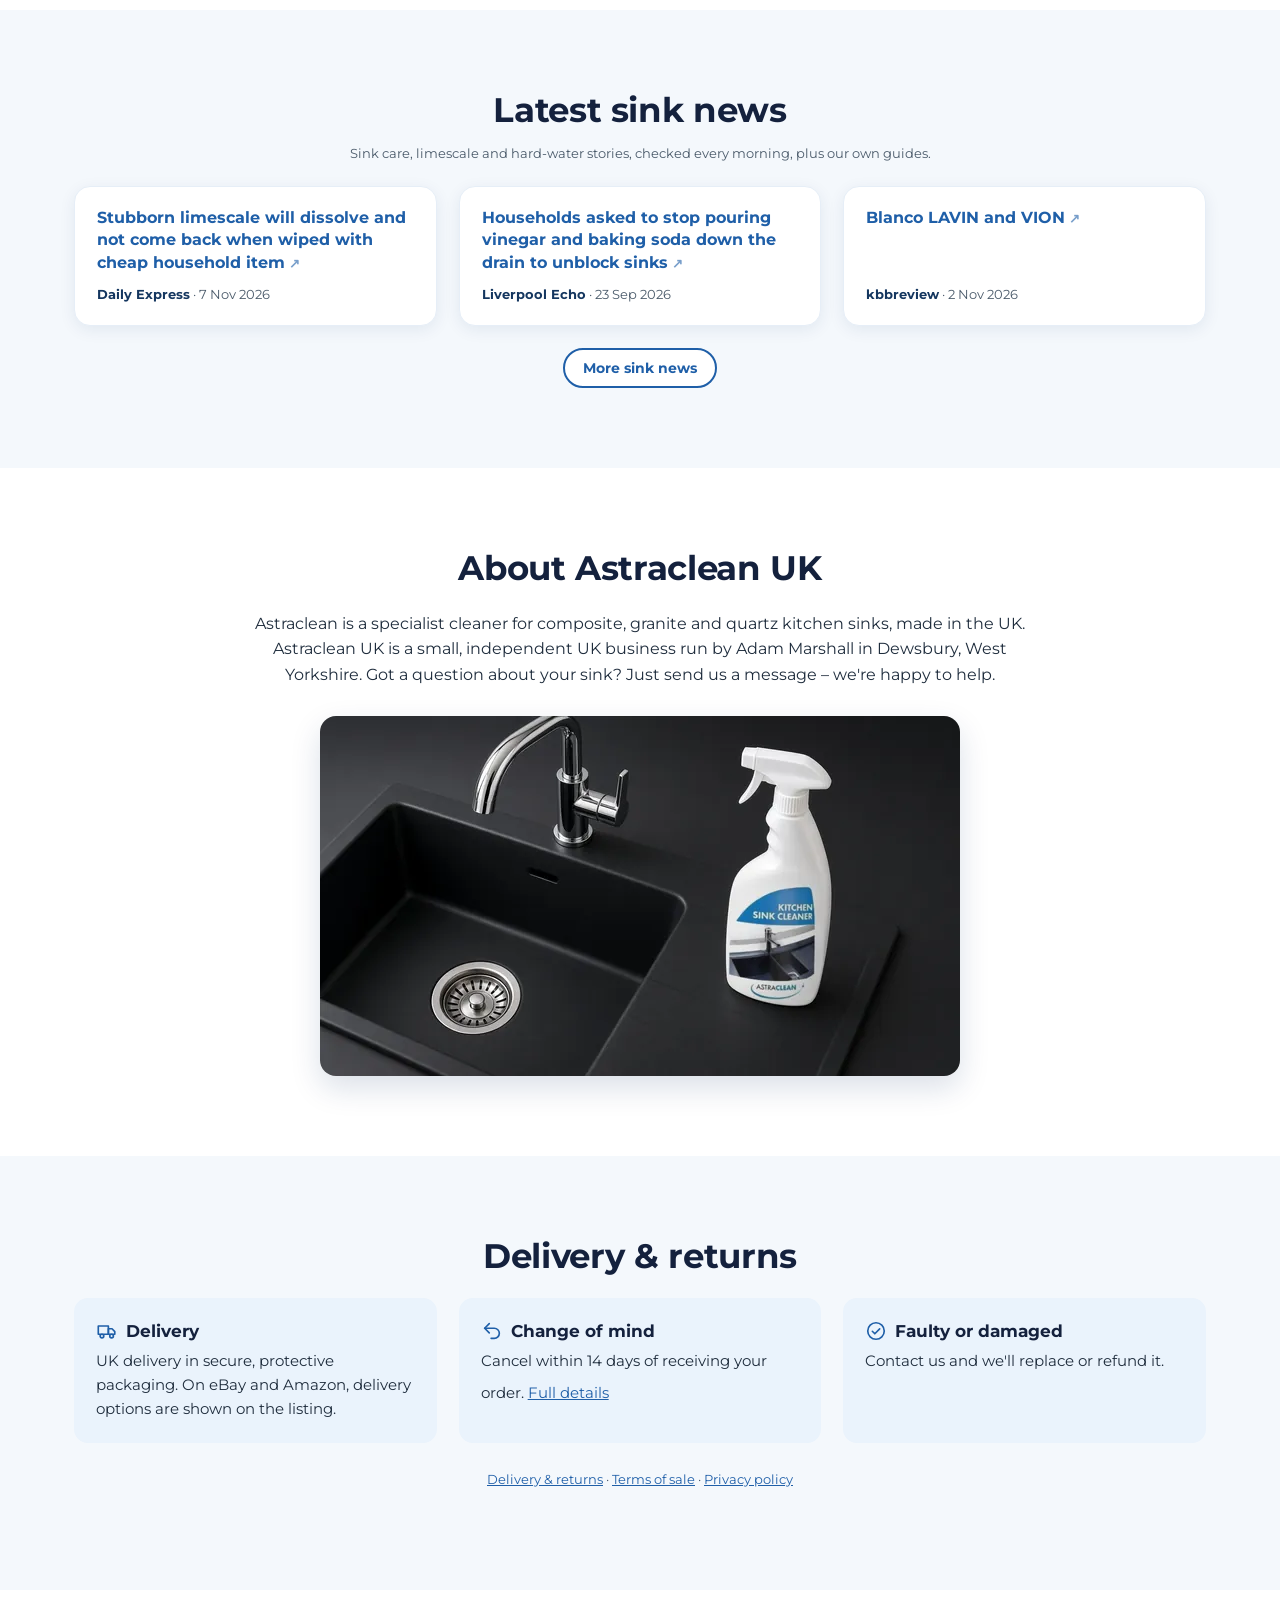
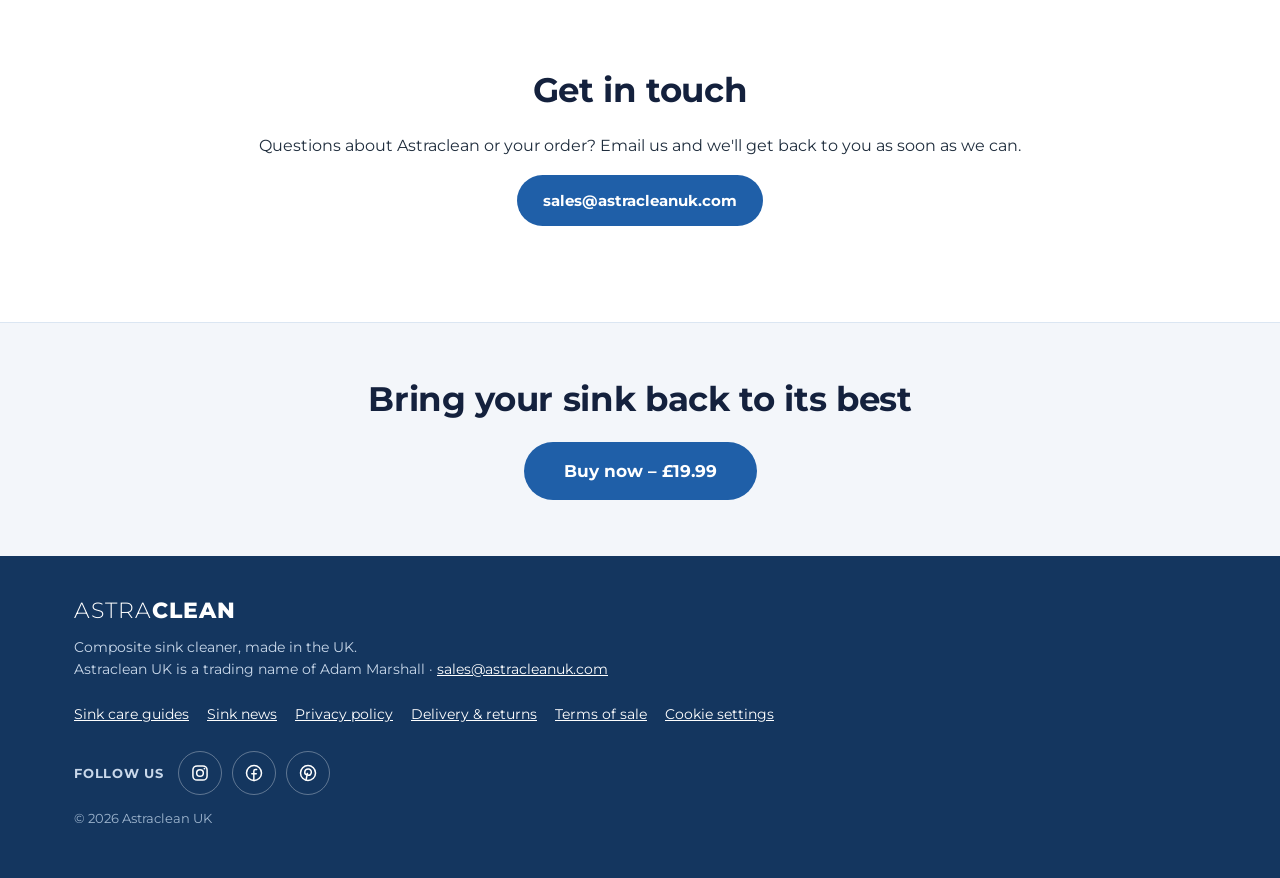
==== commit 16832549: "Sink news: daily update 2026-11-08" ====
--- a/index.html
+++ b/index.html
@@ -135,7 +135,7 @@
 </div></header>
 <aside class="news-ticker" aria-label="Latest sink news" data-news-ticker><div class="wrap nt-wrap">
   <a class="nt-label" href="/news/">Sink news</a>
-  <!--NEWS-TICKER:START--><div class="nt-viewport"><div class="nt-track" style="--nt-dur:113s"><ul class="nt-list"><li><a href="https://news.google.com/rss/articles/[base64]?oc=5" target="_blank" rel="noopener">Households asked to stop pouring vinegar and baking soda down the drain to unblock sinks</a> <span class="nt-src">Liverpool Echo</span></li><li><a href="https://news.google.com/rss/articles/[base64]?oc=5" target="_blank" rel="noopener">Limescale will be gone if kitchen item is used when cleaning — not vinegar and baking soda</a> <span class="nt-src">Liverpool Echo</span></li><li><a href="https://www.kbbreview.com/88403/products/new-in-kitchens/blanco-lavin-and-vion/" target="_blank" rel="noopener">Blanco LAVIN and VION</a> <span class="nt-src">kbbreview</span></li><li><a href="https://news.google.com/rss/articles/[base64]?oc=5" target="_blank" rel="noopener">Natural item to put in your kitchen sink to deep clean drains — not vinegar or soda</a> <span class="nt-src">Wales Online</span></li><li><a href="https://news.google.com/rss/articles/[base64]?oc=5" target="_blank" rel="noopener">Remove limescale from taps instantly by cleaning them with 1 ingredient — not vinegar</a> <span class="nt-src">Liverpool Echo</span></li><li><a href="https://news.google.com/rss/articles/[base64]?oc=5" target="_blank" rel="noopener">Limescale will melt off taps in seconds with 1 kitchen ingredient — not white vinegar</a> <span class="nt-src">Daily Express</span></li></ul><ul class="nt-list" aria-hidden="true"><li><a href="https://news.google.com/rss/articles/[base64]?oc=5" target="_blank" rel="noopener" tabindex="-1">Households asked to stop pouring vinegar and baking soda down the drain to unblock sinks</a> <span class="nt-src">Liverpool Echo</span></li><li><a href="https://news.google.com/rss/articles/[base64]?oc=5" target="_blank" rel="noopener" tabindex="-1">Limescale will be gone if kitchen item is used when cleaning — not vinegar and baking soda</a> <span class="nt-src">Liverpool Echo</span></li><li><a href="https://www.kbbreview.com/88403/products/new-in-kitchens/blanco-lavin-and-vion/" target="_blank" rel="noopener" tabindex="-1">Blanco LAVIN and VION</a> <span class="nt-src">kbbreview</span></li><li><a href="https://news.google.com/rss/articles/[base64]?oc=5" target="_blank" rel="noopener" tabindex="-1">Natural item to put in your kitchen sink to deep clean drains — not vinegar or soda</a> <span class="nt-src">Wales Online</span></li><li><a href="https://news.google.com/rss/articles/[base64]?oc=5" target="_blank" rel="noopener" tabindex="-1">Remove limescale from taps instantly by cleaning them with 1 ingredient — not vinegar</a> <span class="nt-src">Liverpool Echo</span></li><li><a href="https://news.google.com/rss/articles/[base64]?oc=5" target="_blank" rel="noopener" tabindex="-1">Limescale will melt off taps in seconds with 1 kitchen ingredient — not white vinegar</a> <span class="nt-src">Daily Express</span></li></ul></div></div><!--NEWS-TICKER:END-->
+  <!--NEWS-TICKER:START--><div class="nt-viewport"><div class="nt-track" style="--nt-dur:92s"><ul class="nt-list"><li><a href="https://news.google.com/rss/articles/[base64]?oc=5" target="_blank" rel="noopener">Stubborn limescale will dissolve and not come back when wiped with cheap household item</a> <span class="nt-src">Daily Express</span></li><li><a href="https://news.google.com/rss/articles/[base64]?oc=5" target="_blank" rel="noopener">Households asked to stop pouring vinegar and baking soda down the drain to unblock sinks</a> <span class="nt-src">Liverpool Echo</span></li><li><a href="https://www.kbbreview.com/88403/products/new-in-kitchens/blanco-lavin-and-vion/" target="_blank" rel="noopener">Blanco LAVIN and VION</a> <span class="nt-src">kbbreview</span></li><li><a href="https://news.google.com/rss/articles/[base64]?oc=5" target="_blank" rel="noopener">Limescale will be gone if kitchen item is used when cleaning — not vinegar and baking soda</a> <span class="nt-src">Liverpool Echo</span></li><li><a href="https://news.google.com/rss/articles/[base64]?oc=5" target="_blank" rel="noopener">Natural item to put in your kitchen sink to deep clean drains — not vinegar or soda</a> <span class="nt-src">Wales Online</span></li></ul><ul class="nt-list" aria-hidden="true"><li><a href="https://news.google.com/rss/articles/[base64]?oc=5" target="_blank" rel="noopener" tabindex="-1">Stubborn limescale will dissolve and not come back when wiped with cheap household item</a> <span class="nt-src">Daily Express</span></li><li><a href="https://news.google.com/rss/articles/[base64]?oc=5" target="_blank" rel="noopener" tabindex="-1">Households asked to stop pouring vinegar and baking soda down the drain to unblock sinks</a> <span class="nt-src">Liverpool Echo</span></li><li><a href="https://www.kbbreview.com/88403/products/new-in-kitchens/blanco-lavin-and-vion/" target="_blank" rel="noopener" tabindex="-1">Blanco LAVIN and VION</a> <span class="nt-src">kbbreview</span></li><li><a href="https://news.google.com/rss/articles/[base64]?oc=5" target="_blank" rel="noopener" tabindex="-1">Limescale will be gone if kitchen item is used when cleaning — not vinegar and baking soda</a> <span class="nt-src">Liverpool Echo</span></li><li><a href="https://news.google.com/rss/articles/[base64]?oc=5" target="_blank" rel="noopener" tabindex="-1">Natural item to put in your kitchen sink to deep clean drains — not vinegar or soda</a> <span class="nt-src">Wales Online</span></li></ul></div></div><!--NEWS-TICKER:END-->
   <button type="button" class="nt-toggle" data-nt-toggle aria-pressed="false" hidden><span class="visually-hidden">Pause the news ticker</span><span aria-hidden="true" class="nt-ico"></span></button>
 </div></aside>
 <div class="top-social" data-placement="top-social"><div class="wrap ts-wrap"><span class="ts-label" aria-hidden="true">Follow us</span><ul class="social-row ts-row" aria-label="Follow Astraclean on social media"><li><a href="https://www.instagram.com/astracleanuk/" target="_blank" rel="noopener" data-social="instagram" aria-label="Astraclean on Instagram (opens in new tab)"><svg viewBox="0 0 24 24" aria-hidden="true" focusable="false"><rect x="3.5" y="3.5" width="17" height="17" rx="5"/><circle cx="12" cy="12" r="4"/><circle cx="17.3" cy="6.7" r="1.1" fill="currentColor" stroke="none"/></svg></a></li><li><a href="https://www.facebook.com/profile.php?id=61594942663710" target="_blank" rel="noopener" data-social="facebook" aria-label="Astraclean UK on Facebook (opens in new tab)"><svg viewBox="0 0 24 24" aria-hidden="true" focusable="false"><circle cx="12" cy="12" r="9"/><path d="M15.2 7.8h-1.5c-1.2 0-1.9.7-1.9 1.9V21"/><path d="M9.4 12.9h5.3"/></svg></a></li><li><a href="https://www.pinterest.com/astracleanuk/" target="_blank" rel="noopener" data-social="pinterest" aria-label="Astraclean on Pinterest (opens in new tab)"><svg viewBox="0 0 24 24" aria-hidden="true" focusable="false"><circle cx="12" cy="12" r="9"/><path d="M11.3 12.6 9.6 20.6"/><path d="M10.3 14.2c-1.6-.5-2.4-1.8-2.2-3.4.3-2.2 2.2-3.6 4.3-3.5 2.2.1 3.7 1.7 3.6 3.8-.1 2.4-1.8 4-3.6 3.6-.8-.2-1.2-.8-1.1-1.5"/></svg></a></li></ul></div></div>
@@ -352,7 +352,7 @@
   <h2 id="home-news-title" class="center">Latest sink news</h2>
   <p class="center small home-news-intro">Sink care, limescale and hard-water stories, checked every morning, plus our own guides.</p>
   <!--NEWS-STRIP:START-->
-  <ul class="home-news-list"><li class="home-news-item"><a href="https://news.google.com/rss/articles/[base64]?oc=5" target="_blank" rel="noopener">Households asked to stop pouring vinegar and baking soda down the drain to unblock sinks</a><p class="news-meta"><span class="news-src">Liverpool Echo</span> · <time datetime="2026-09-23">23 Sep 2026</time></p></li><li class="home-news-item"><a href="https://news.google.com/rss/articles/[base64]?oc=5" target="_blank" rel="noopener">Limescale will be gone if kitchen item is used when cleaning — not vinegar and baking soda</a><p class="news-meta"><span class="news-src">Liverpool Echo</span> · <time datetime="2026-09-17">17 Sep 2026</time></p></li><li class="home-news-item"><a href="https://www.kbbreview.com/88403/products/new-in-kitchens/blanco-lavin-and-vion/" target="_blank" rel="noopener">Blanco LAVIN and VION</a><p class="news-meta"><span class="news-src">kbbreview</span> · <time datetime="2026-11-02">2 Nov 2026</time></p></li></ul>
+  <ul class="home-news-list"><li class="home-news-item"><a href="https://news.google.com/rss/articles/[base64]?oc=5" target="_blank" rel="noopener">Stubborn limescale will dissolve and not come back when wiped with cheap household item</a><p class="news-meta"><span class="news-src">Daily Express</span> · <time datetime="2026-11-07">7 Nov 2026</time></p></li><li class="home-news-item"><a href="https://news.google.com/rss/articles/[base64]?oc=5" target="_blank" rel="noopener">Households asked to stop pouring vinegar and baking soda down the drain to unblock sinks</a><p class="news-meta"><span class="news-src">Liverpool Echo</span> · <time datetime="2026-09-23">23 Sep 2026</time></p></li><li class="home-news-item"><a href="https://www.kbbreview.com/88403/products/new-in-kitchens/blanco-lavin-and-vion/" target="_blank" rel="noopener">Blanco LAVIN and VION</a><p class="news-meta"><span class="news-src">kbbreview</span> · <time datetime="2026-11-02">2 Nov 2026</time></p></li></ul>
   <!--NEWS-STRIP:END-->
   <p class="center home-news-more"><a class="btn btn-outline-b btn-sm" href="/news/">More sink news</a></p>
 </div></section>
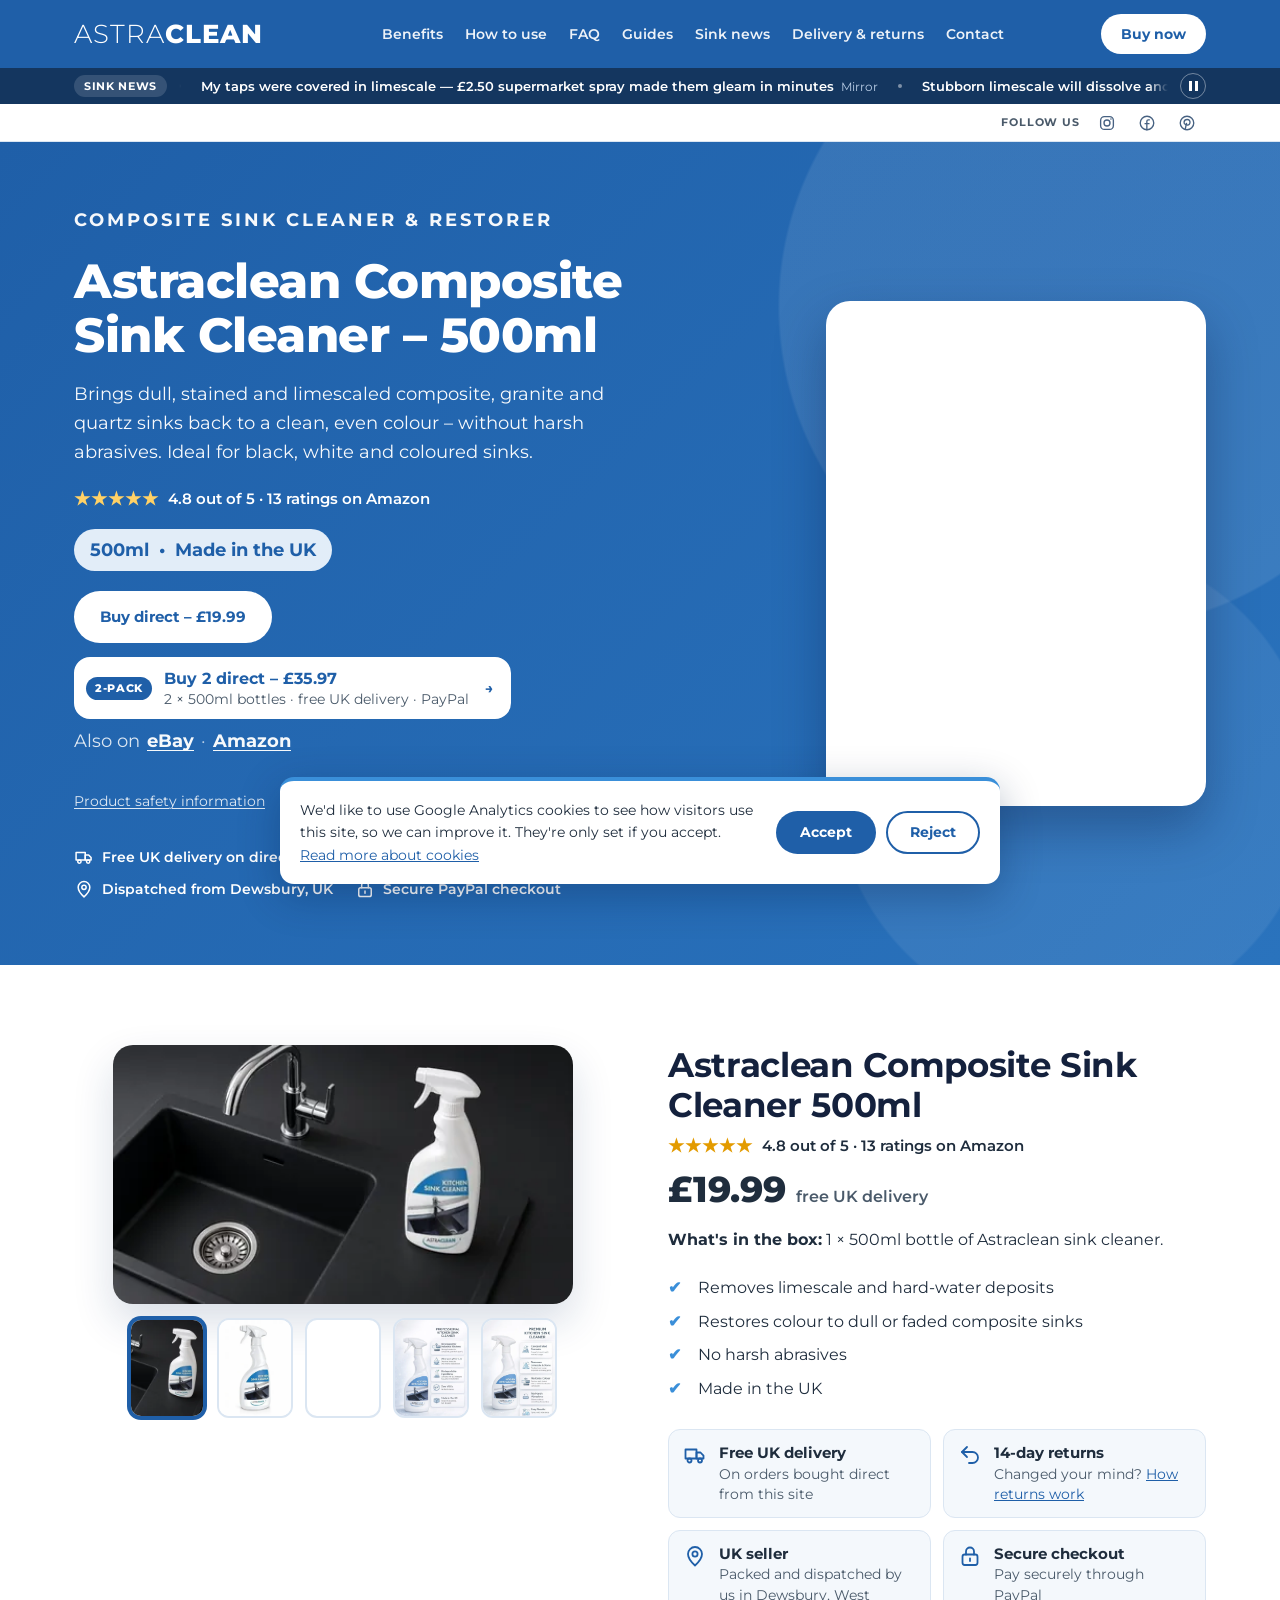
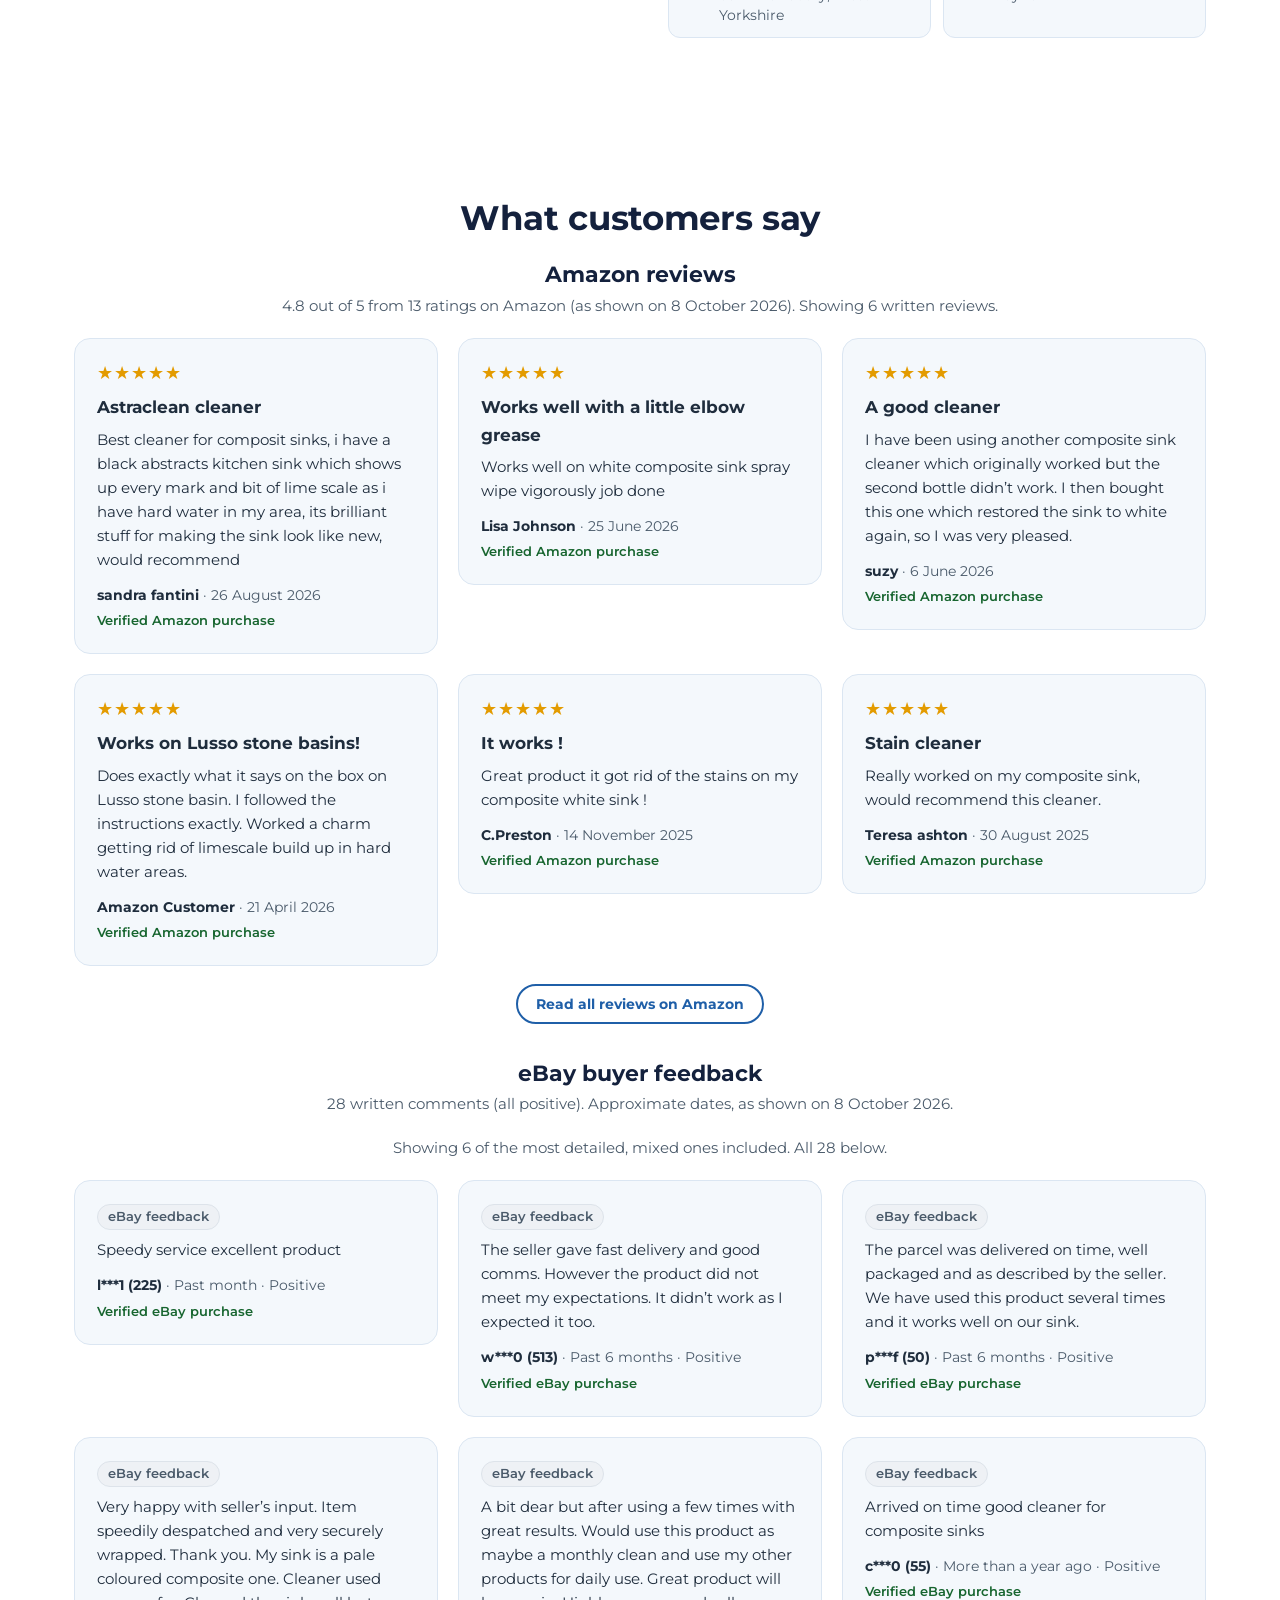
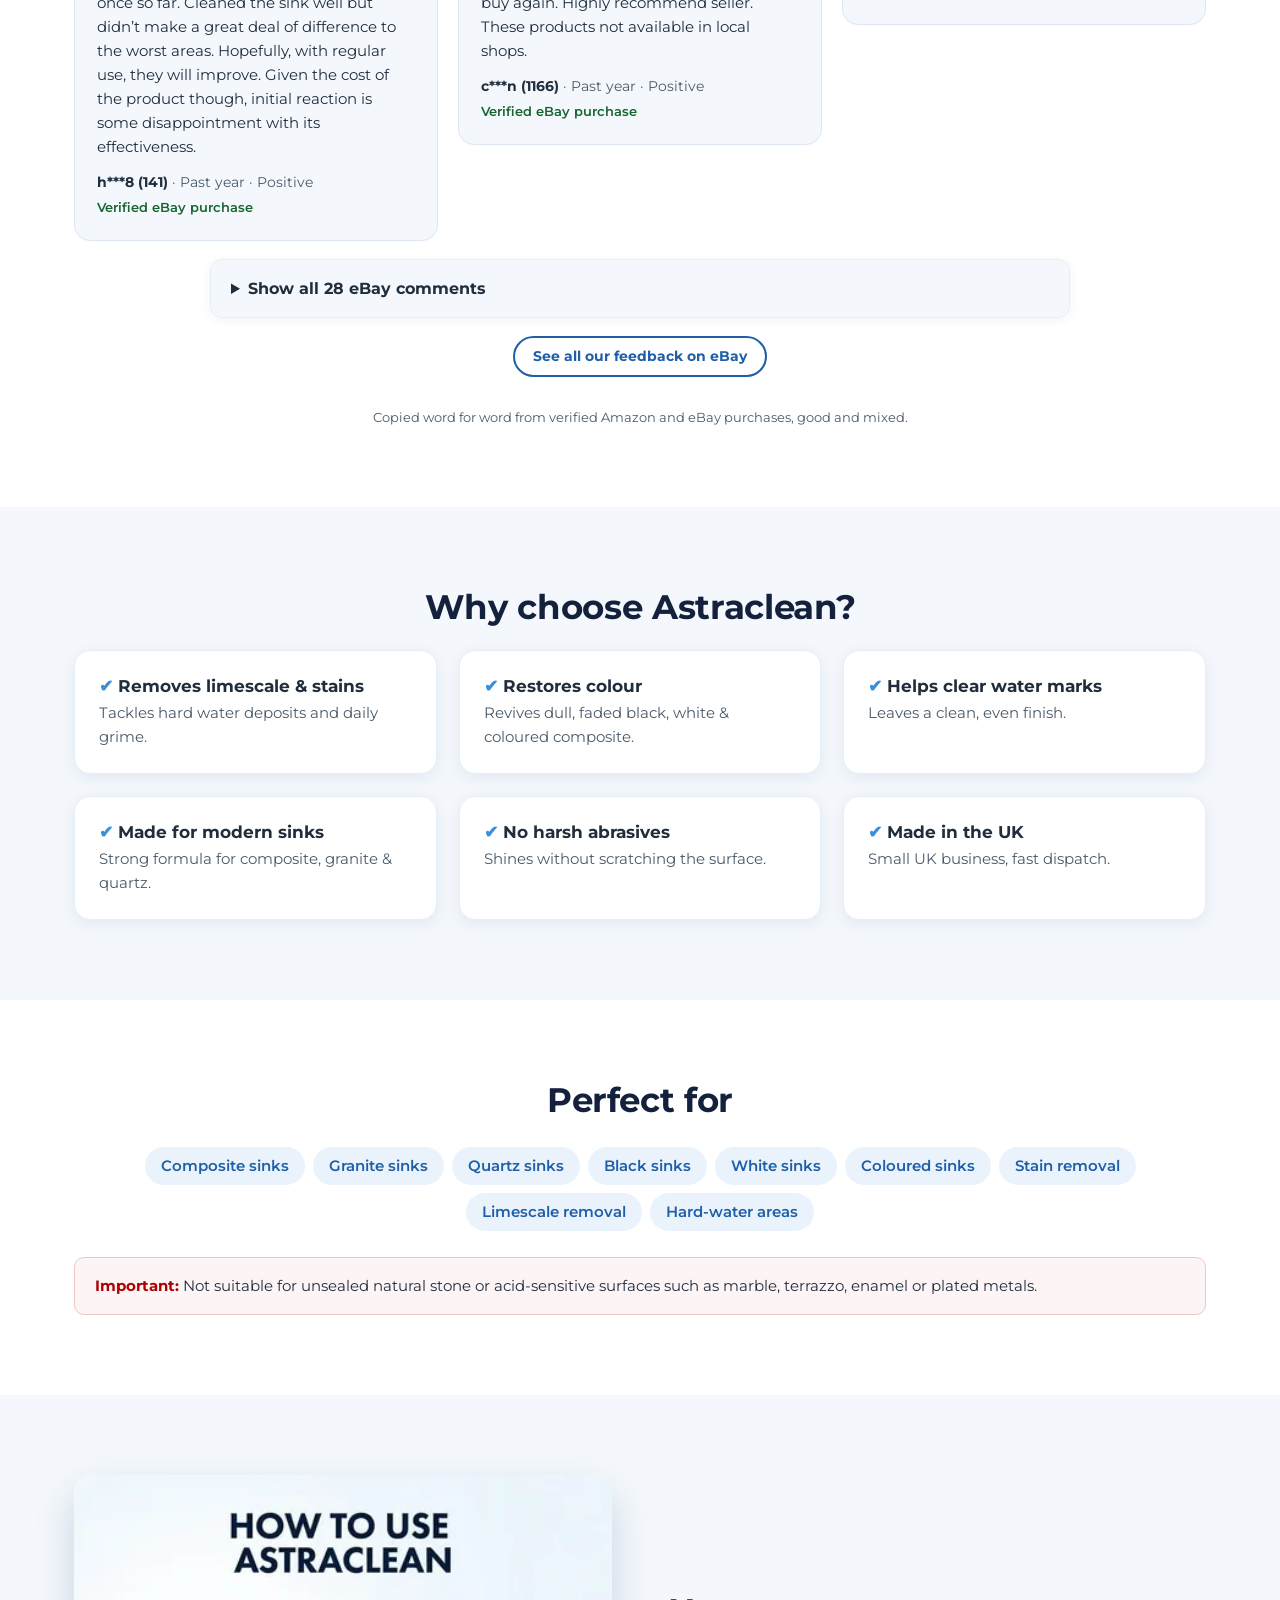
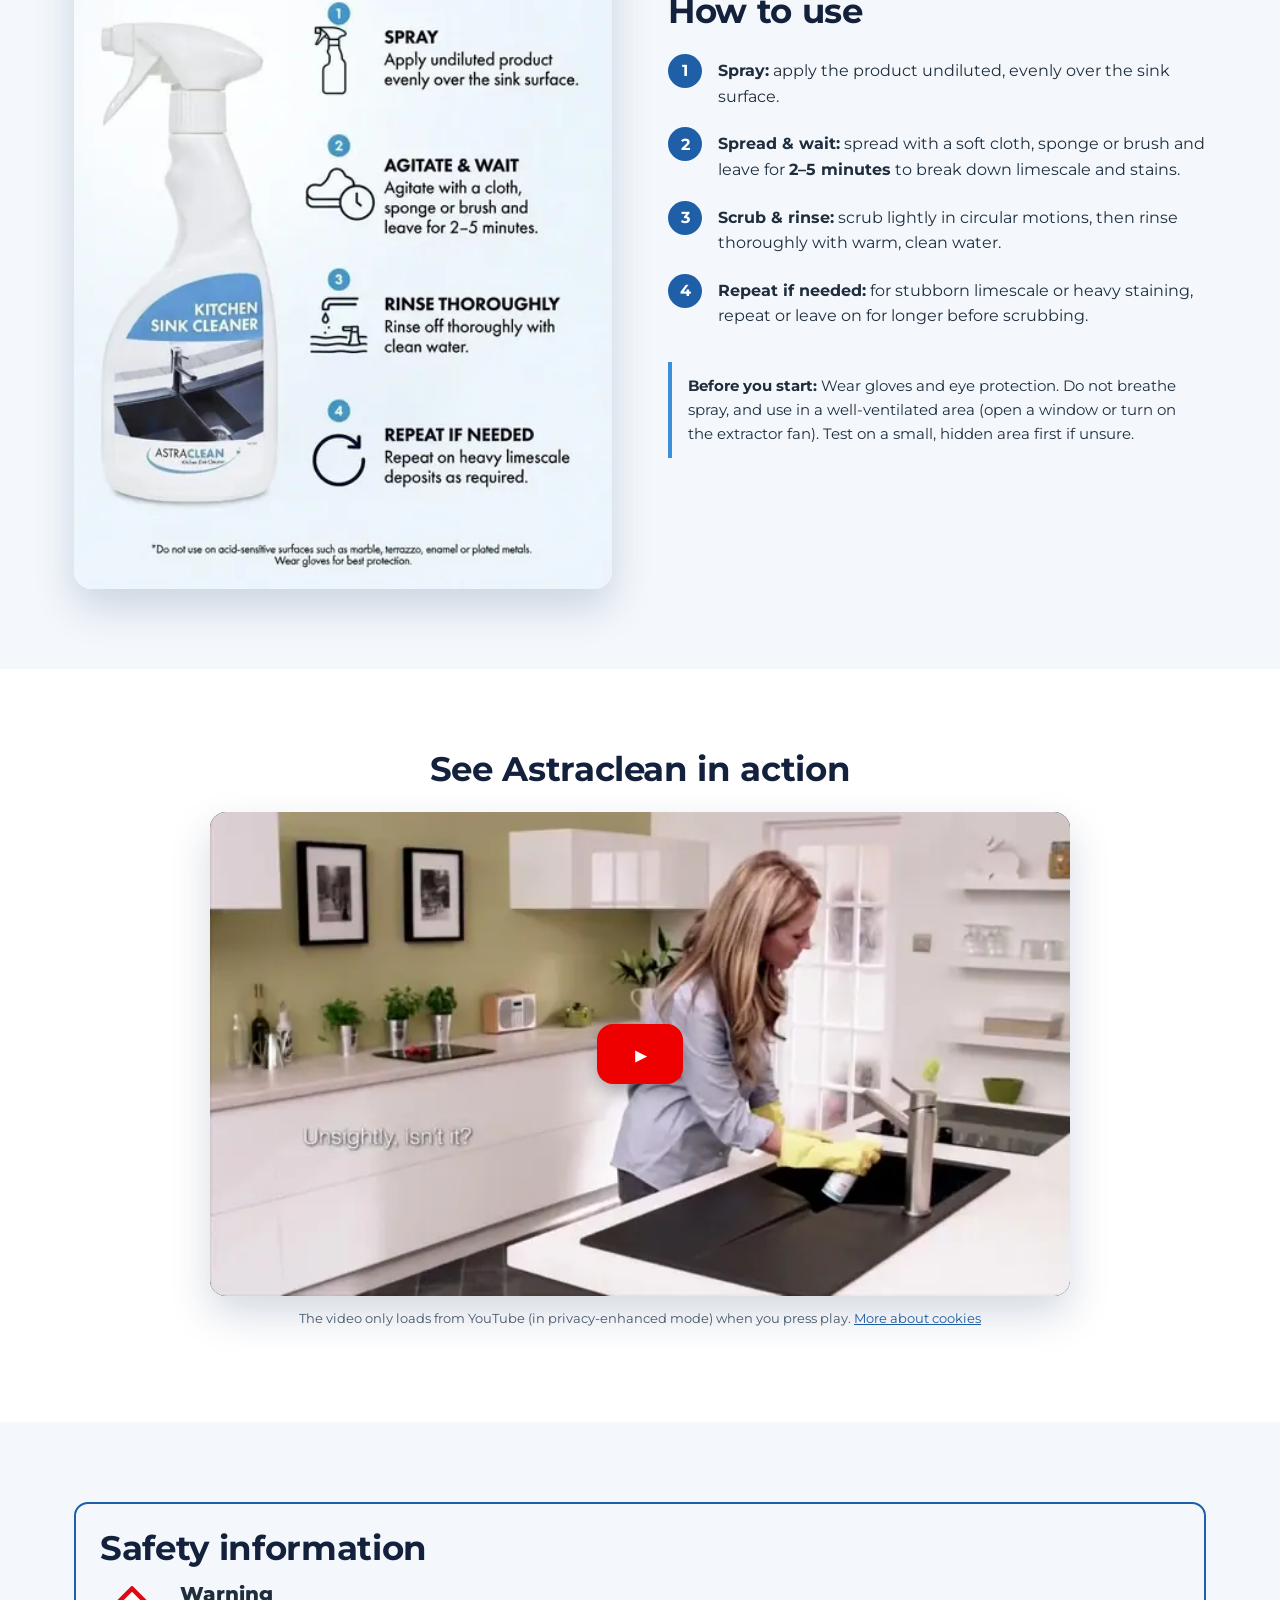
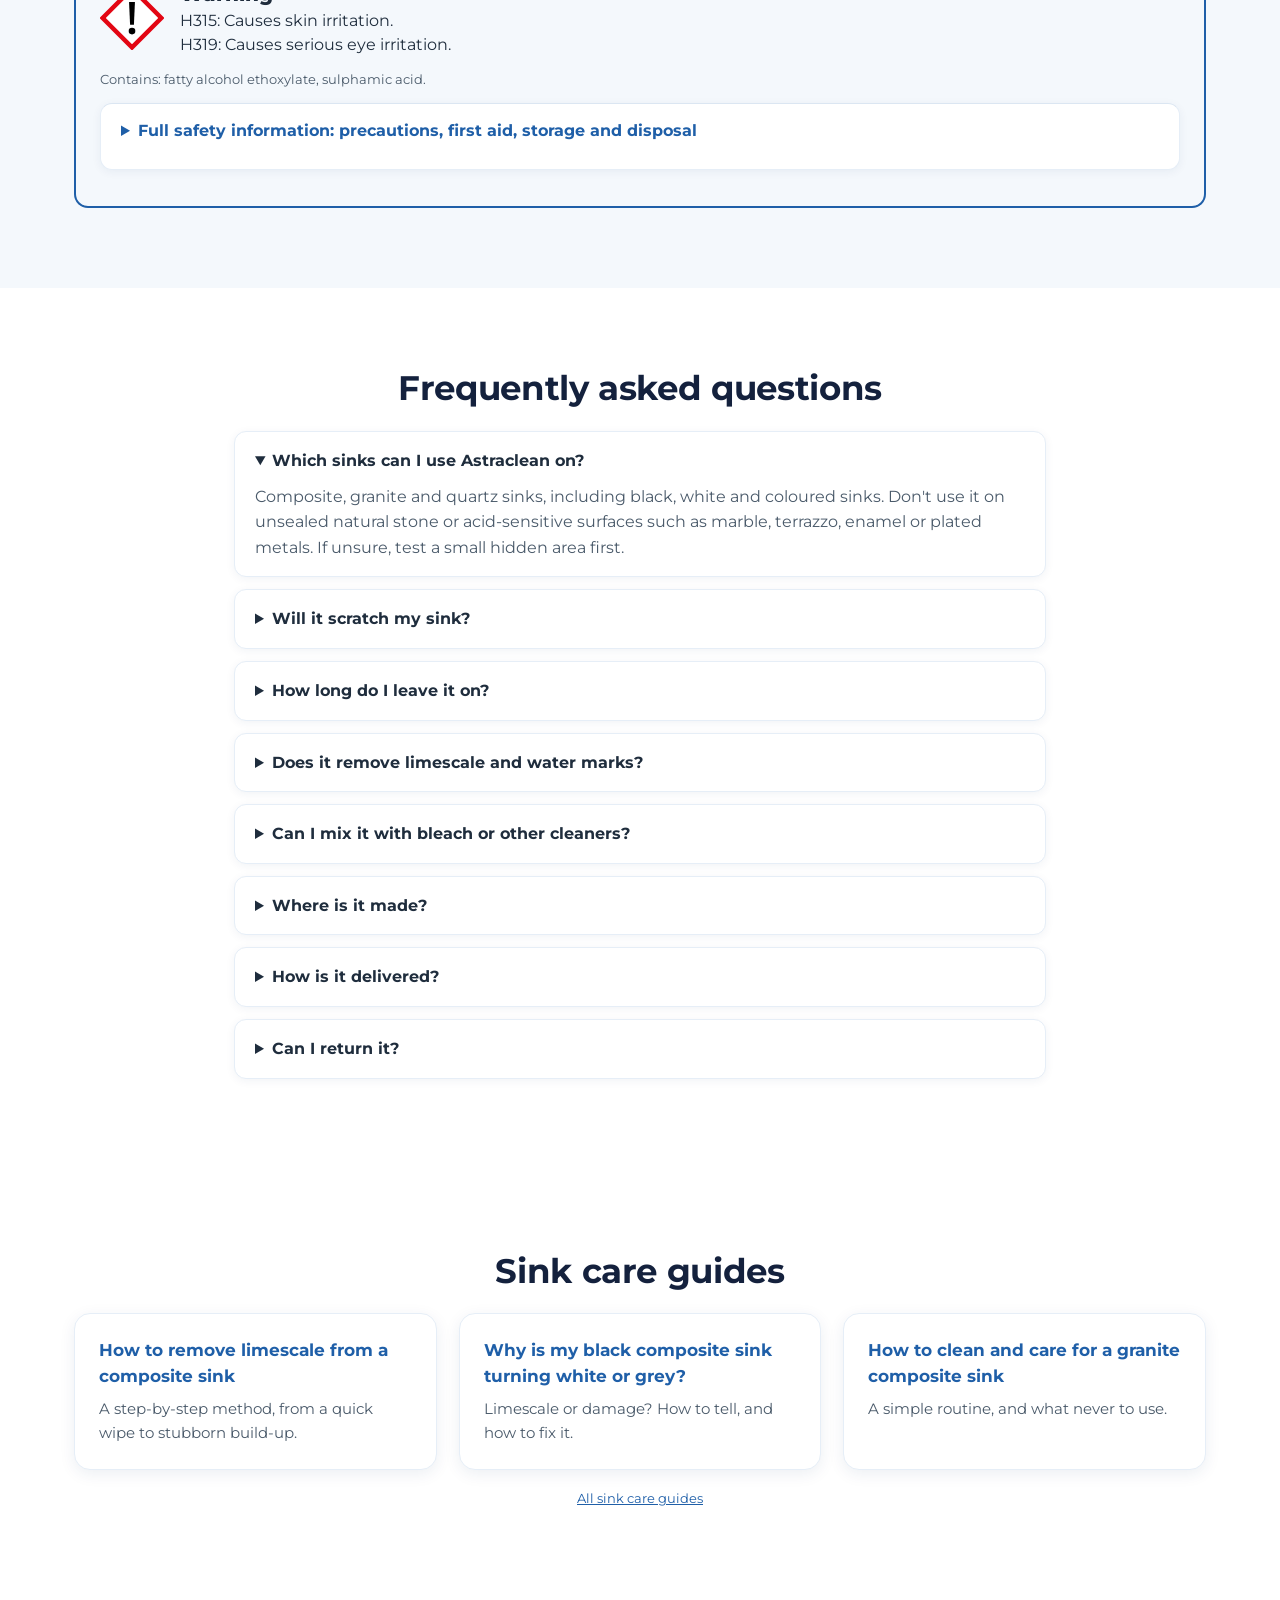
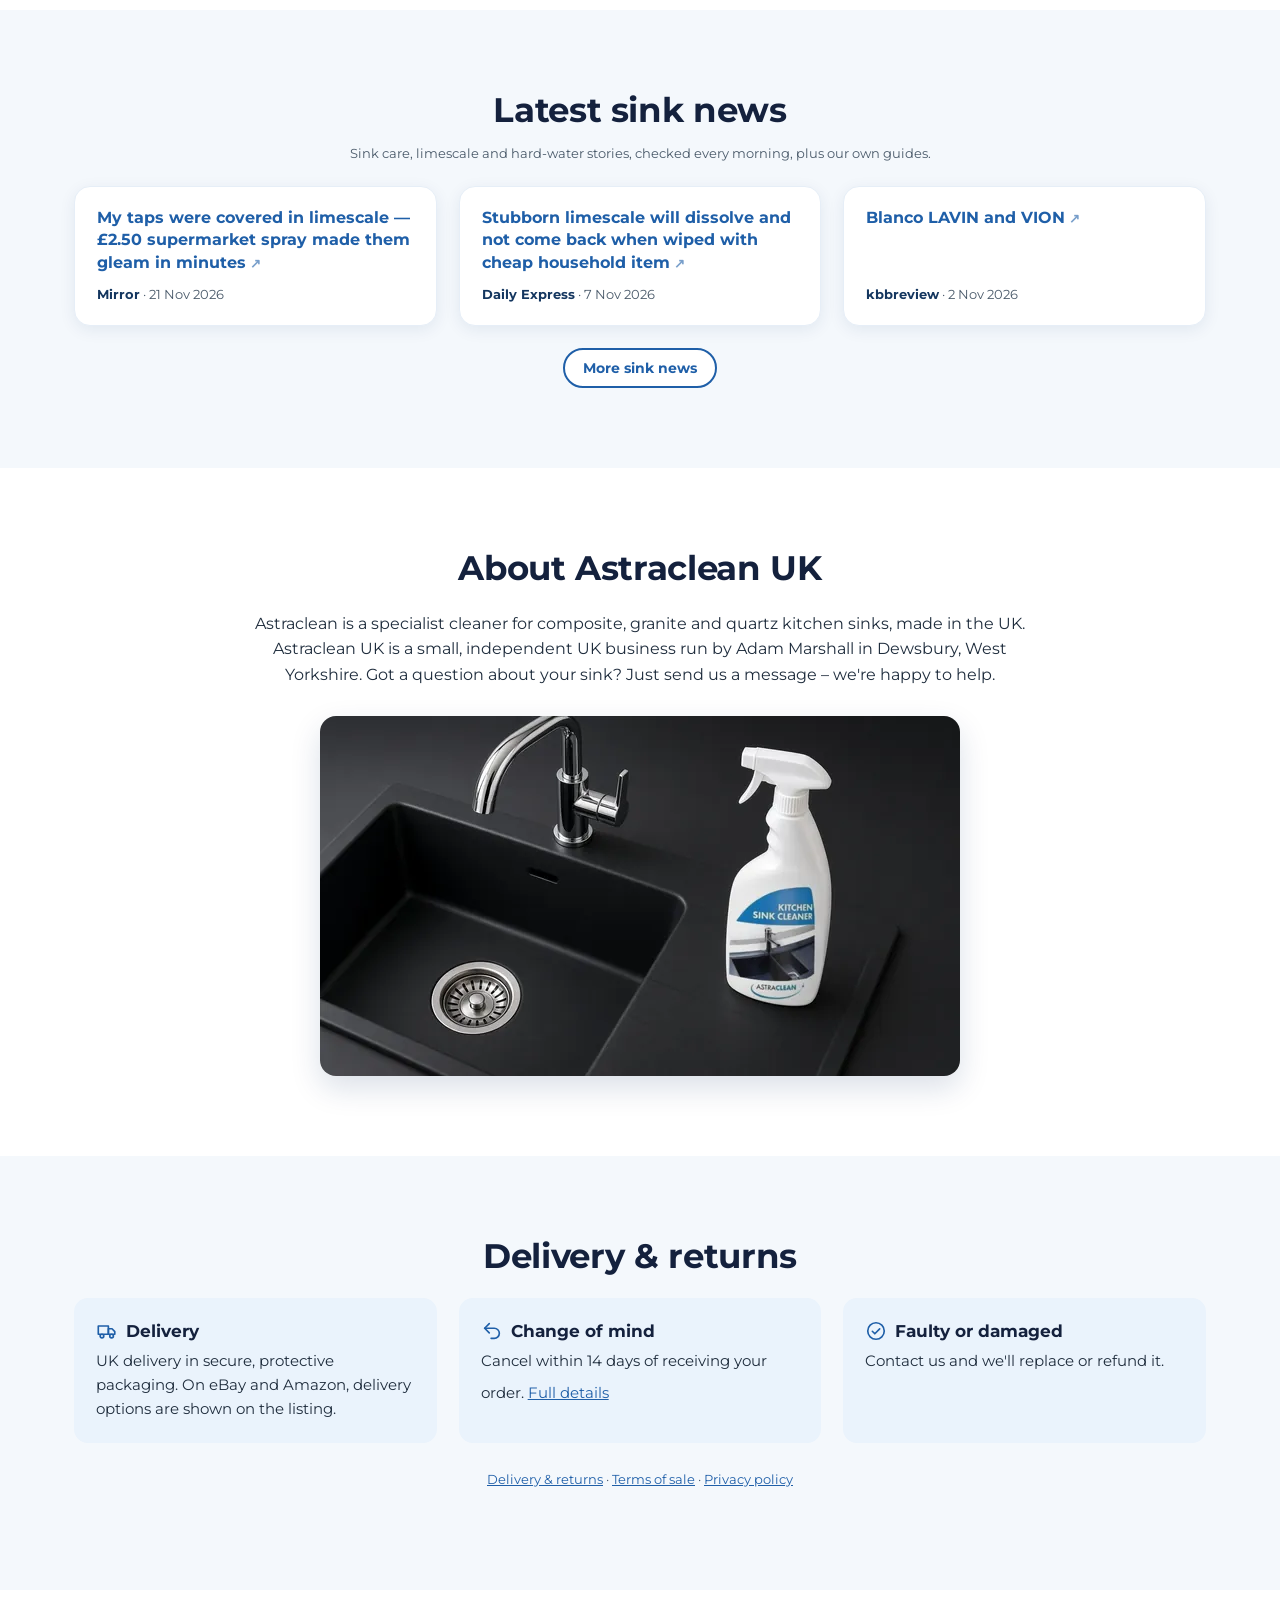
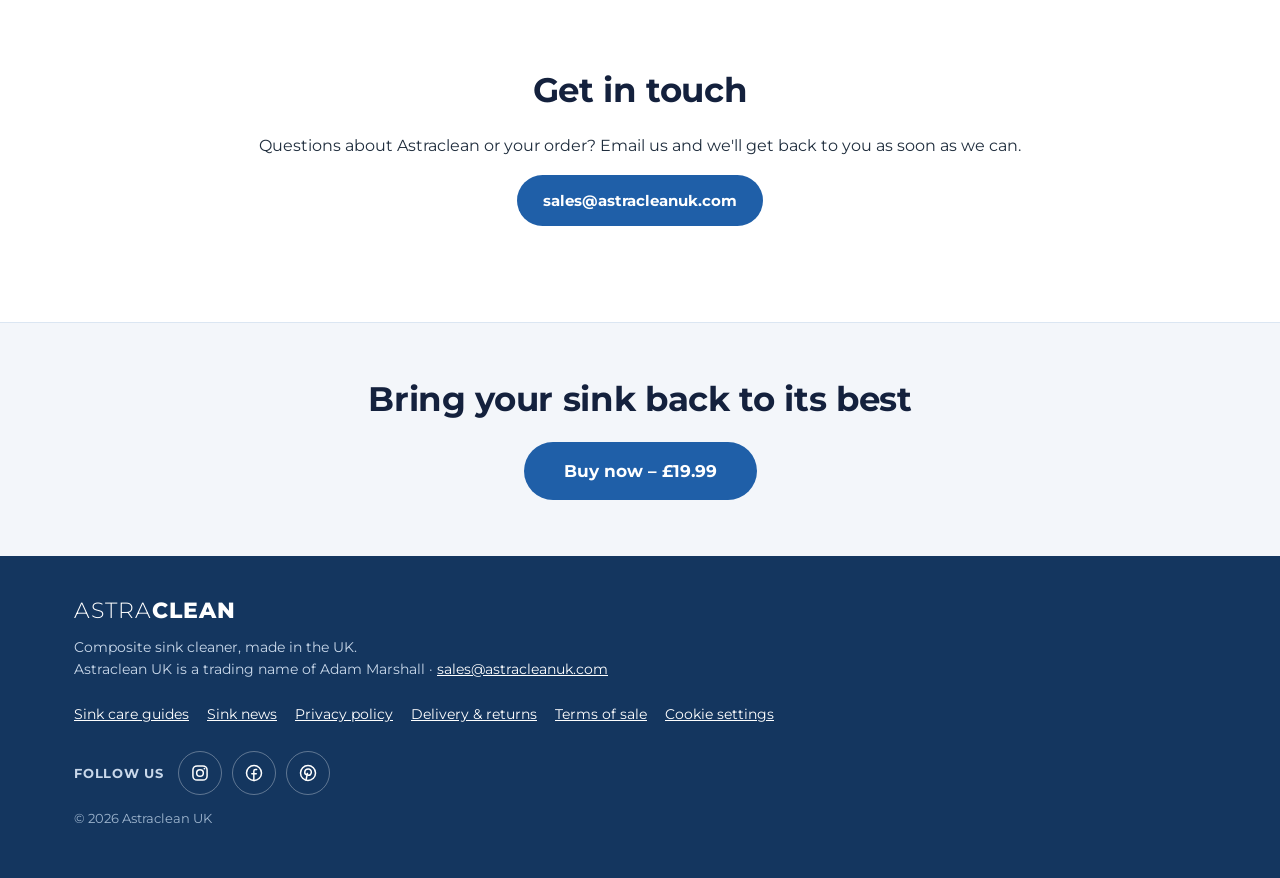
==== commit 15cada71: "Sink news: daily update 2026-11-21" ====
--- a/index.html
+++ b/index.html
@@ -135,7 +135,7 @@
 </div></header>
 <aside class="news-ticker" aria-label="Latest sink news" data-news-ticker><div class="wrap nt-wrap">
   <a class="nt-label" href="/news/">Sink news</a>
-  <!--NEWS-TICKER:START--><div class="nt-viewport"><div class="nt-track" style="--nt-dur:92s"><ul class="nt-list"><li><a href="https://news.google.com/rss/articles/[base64]?oc=5" target="_blank" rel="noopener">Stubborn limescale will dissolve and not come back when wiped with cheap household item</a> <span class="nt-src">Daily Express</span></li><li><a href="https://news.google.com/rss/articles/[base64]?oc=5" target="_blank" rel="noopener">Households asked to stop pouring vinegar and baking soda down the drain to unblock sinks</a> <span class="nt-src">Liverpool Echo</span></li><li><a href="https://www.kbbreview.com/88403/products/new-in-kitchens/blanco-lavin-and-vion/" target="_blank" rel="noopener">Blanco LAVIN and VION</a> <span class="nt-src">kbbreview</span></li><li><a href="https://news.google.com/rss/articles/[base64]?oc=5" target="_blank" rel="noopener">Limescale will be gone if kitchen item is used when cleaning — not vinegar and baking soda</a> <span class="nt-src">Liverpool Echo</span></li><li><a href="https://news.google.com/rss/articles/[base64]?oc=5" target="_blank" rel="noopener">Natural item to put in your kitchen sink to deep clean drains — not vinegar or soda</a> <span class="nt-src">Wales Online</span></li></ul><ul class="nt-list" aria-hidden="true"><li><a href="https://news.google.com/rss/articles/[base64]?oc=5" target="_blank" rel="noopener" tabindex="-1">Stubborn limescale will dissolve and not come back when wiped with cheap household item</a> <span class="nt-src">Daily Express</span></li><li><a href="https://news.google.com/rss/articles/[base64]?oc=5" target="_blank" rel="noopener" tabindex="-1">Households asked to stop pouring vinegar and baking soda down the drain to unblock sinks</a> <span class="nt-src">Liverpool Echo</span></li><li><a href="https://www.kbbreview.com/88403/products/new-in-kitchens/blanco-lavin-and-vion/" target="_blank" rel="noopener" tabindex="-1">Blanco LAVIN and VION</a> <span class="nt-src">kbbreview</span></li><li><a href="https://news.google.com/rss/articles/[base64]?oc=5" target="_blank" rel="noopener" tabindex="-1">Limescale will be gone if kitchen item is used when cleaning — not vinegar and baking soda</a> <span class="nt-src">Liverpool Echo</span></li><li><a href="https://news.google.com/rss/articles/[base64]?oc=5" target="_blank" rel="noopener" tabindex="-1">Natural item to put in your kitchen sink to deep clean drains — not vinegar or soda</a> <span class="nt-src">Wales Online</span></li></ul></div></div><!--NEWS-TICKER:END-->
+  <!--NEWS-TICKER:START--><div class="nt-viewport"><div class="nt-track" style="--nt-dur:70s"><ul class="nt-list"><li><a href="https://news.google.com/rss/articles/[base64]?oc=5" target="_blank" rel="noopener">My taps were covered in limescale — £2.50 supermarket spray made them gleam in minutes</a> <span class="nt-src">Mirror</span></li><li><a href="https://news.google.com/rss/articles/[base64]?oc=5" target="_blank" rel="noopener">Stubborn limescale will dissolve and not come back when wiped with cheap household item</a> <span class="nt-src">Daily Express</span></li><li><a href="https://www.kbbreview.com/88403/products/new-in-kitchens/blanco-lavin-and-vion/" target="_blank" rel="noopener">Blanco LAVIN and VION</a> <span class="nt-src">kbbreview</span></li><li><a href="https://news.google.com/rss/articles/[base64]?oc=5" target="_blank" rel="noopener">Households asked to stop pouring vinegar and baking soda down the drain to unblock sinks</a> <span class="nt-src">Liverpool Echo</span></li></ul><ul class="nt-list" aria-hidden="true"><li><a href="https://news.google.com/rss/articles/[base64]?oc=5" target="_blank" rel="noopener" tabindex="-1">My taps were covered in limescale — £2.50 supermarket spray made them gleam in minutes</a> <span class="nt-src">Mirror</span></li><li><a href="https://news.google.com/rss/articles/[base64]?oc=5" target="_blank" rel="noopener" tabindex="-1">Stubborn limescale will dissolve and not come back when wiped with cheap household item</a> <span class="nt-src">Daily Express</span></li><li><a href="https://www.kbbreview.com/88403/products/new-in-kitchens/blanco-lavin-and-vion/" target="_blank" rel="noopener" tabindex="-1">Blanco LAVIN and VION</a> <span class="nt-src">kbbreview</span></li><li><a href="https://news.google.com/rss/articles/[base64]?oc=5" target="_blank" rel="noopener" tabindex="-1">Households asked to stop pouring vinegar and baking soda down the drain to unblock sinks</a> <span class="nt-src">Liverpool Echo</span></li></ul></div></div><!--NEWS-TICKER:END-->
   <button type="button" class="nt-toggle" data-nt-toggle aria-pressed="false" hidden><span class="visually-hidden">Pause the news ticker</span><span aria-hidden="true" class="nt-ico"></span></button>
 </div></aside>
 <div class="top-social" data-placement="top-social"><div class="wrap ts-wrap"><span class="ts-label" aria-hidden="true">Follow us</span><ul class="social-row ts-row" aria-label="Follow Astraclean on social media"><li><a href="https://www.instagram.com/astracleanuk/" target="_blank" rel="noopener" data-social="instagram" aria-label="Astraclean on Instagram (opens in new tab)"><svg viewBox="0 0 24 24" aria-hidden="true" focusable="false"><rect x="3.5" y="3.5" width="17" height="17" rx="5"/><circle cx="12" cy="12" r="4"/><circle cx="17.3" cy="6.7" r="1.1" fill="currentColor" stroke="none"/></svg></a></li><li><a href="https://www.facebook.com/profile.php?id=61594942663710" target="_blank" rel="noopener" data-social="facebook" aria-label="Astraclean UK on Facebook (opens in new tab)"><svg viewBox="0 0 24 24" aria-hidden="true" focusable="false"><circle cx="12" cy="12" r="9"/><path d="M15.2 7.8h-1.5c-1.2 0-1.9.7-1.9 1.9V21"/><path d="M9.4 12.9h5.3"/></svg></a></li><li><a href="https://www.pinterest.com/astracleanuk/" target="_blank" rel="noopener" data-social="pinterest" aria-label="Astraclean on Pinterest (opens in new tab)"><svg viewBox="0 0 24 24" aria-hidden="true" focusable="false"><circle cx="12" cy="12" r="9"/><path d="M11.3 12.6 9.6 20.6"/><path d="M10.3 14.2c-1.6-.5-2.4-1.8-2.2-3.4.3-2.2 2.2-3.6 4.3-3.5 2.2.1 3.7 1.7 3.6 3.8-.1 2.4-1.8 4-3.6 3.6-.8-.2-1.2-.8-1.1-1.5"/></svg></a></li></ul></div></div>
@@ -352,7 +352,7 @@
   <h2 id="home-news-title" class="center">Latest sink news</h2>
   <p class="center small home-news-intro">Sink care, limescale and hard-water stories, checked every morning, plus our own guides.</p>
   <!--NEWS-STRIP:START-->
-  <ul class="home-news-list"><li class="home-news-item"><a href="https://news.google.com/rss/articles/[base64]?oc=5" target="_blank" rel="noopener">Stubborn limescale will dissolve and not come back when wiped with cheap household item</a><p class="news-meta"><span class="news-src">Daily Express</span> · <time datetime="2026-11-07">7 Nov 2026</time></p></li><li class="home-news-item"><a href="https://news.google.com/rss/articles/[base64]?oc=5" target="_blank" rel="noopener">Households asked to stop pouring vinegar and baking soda down the drain to unblock sinks</a><p class="news-meta"><span class="news-src">Liverpool Echo</span> · <time datetime="2026-09-23">23 Sep 2026</time></p></li><li class="home-news-item"><a href="https://www.kbbreview.com/88403/products/new-in-kitchens/blanco-lavin-and-vion/" target="_blank" rel="noopener">Blanco LAVIN and VION</a><p class="news-meta"><span class="news-src">kbbreview</span> · <time datetime="2026-11-02">2 Nov 2026</time></p></li></ul>
+  <ul class="home-news-list"><li class="home-news-item"><a href="https://news.google.com/rss/articles/[base64]?oc=5" target="_blank" rel="noopener">My taps were covered in limescale — £2.50 supermarket spray made them gleam in minutes</a><p class="news-meta"><span class="news-src">Mirror</span> · <time datetime="2026-11-21">21 Nov 2026</time></p></li><li class="home-news-item"><a href="https://news.google.com/rss/articles/[base64]?oc=5" target="_blank" rel="noopener">Stubborn limescale will dissolve and not come back when wiped with cheap household item</a><p class="news-meta"><span class="news-src">Daily Express</span> · <time datetime="2026-11-07">7 Nov 2026</time></p></li><li class="home-news-item"><a href="https://www.kbbreview.com/88403/products/new-in-kitchens/blanco-lavin-and-vion/" target="_blank" rel="noopener">Blanco LAVIN and VION</a><p class="news-meta"><span class="news-src">kbbreview</span> · <time datetime="2026-11-02">2 Nov 2026</time></p></li></ul>
   <!--NEWS-STRIP:END-->
   <p class="center home-news-more"><a class="btn btn-outline-b btn-sm" href="/news/">More sink news</a></p>
 </div></section>
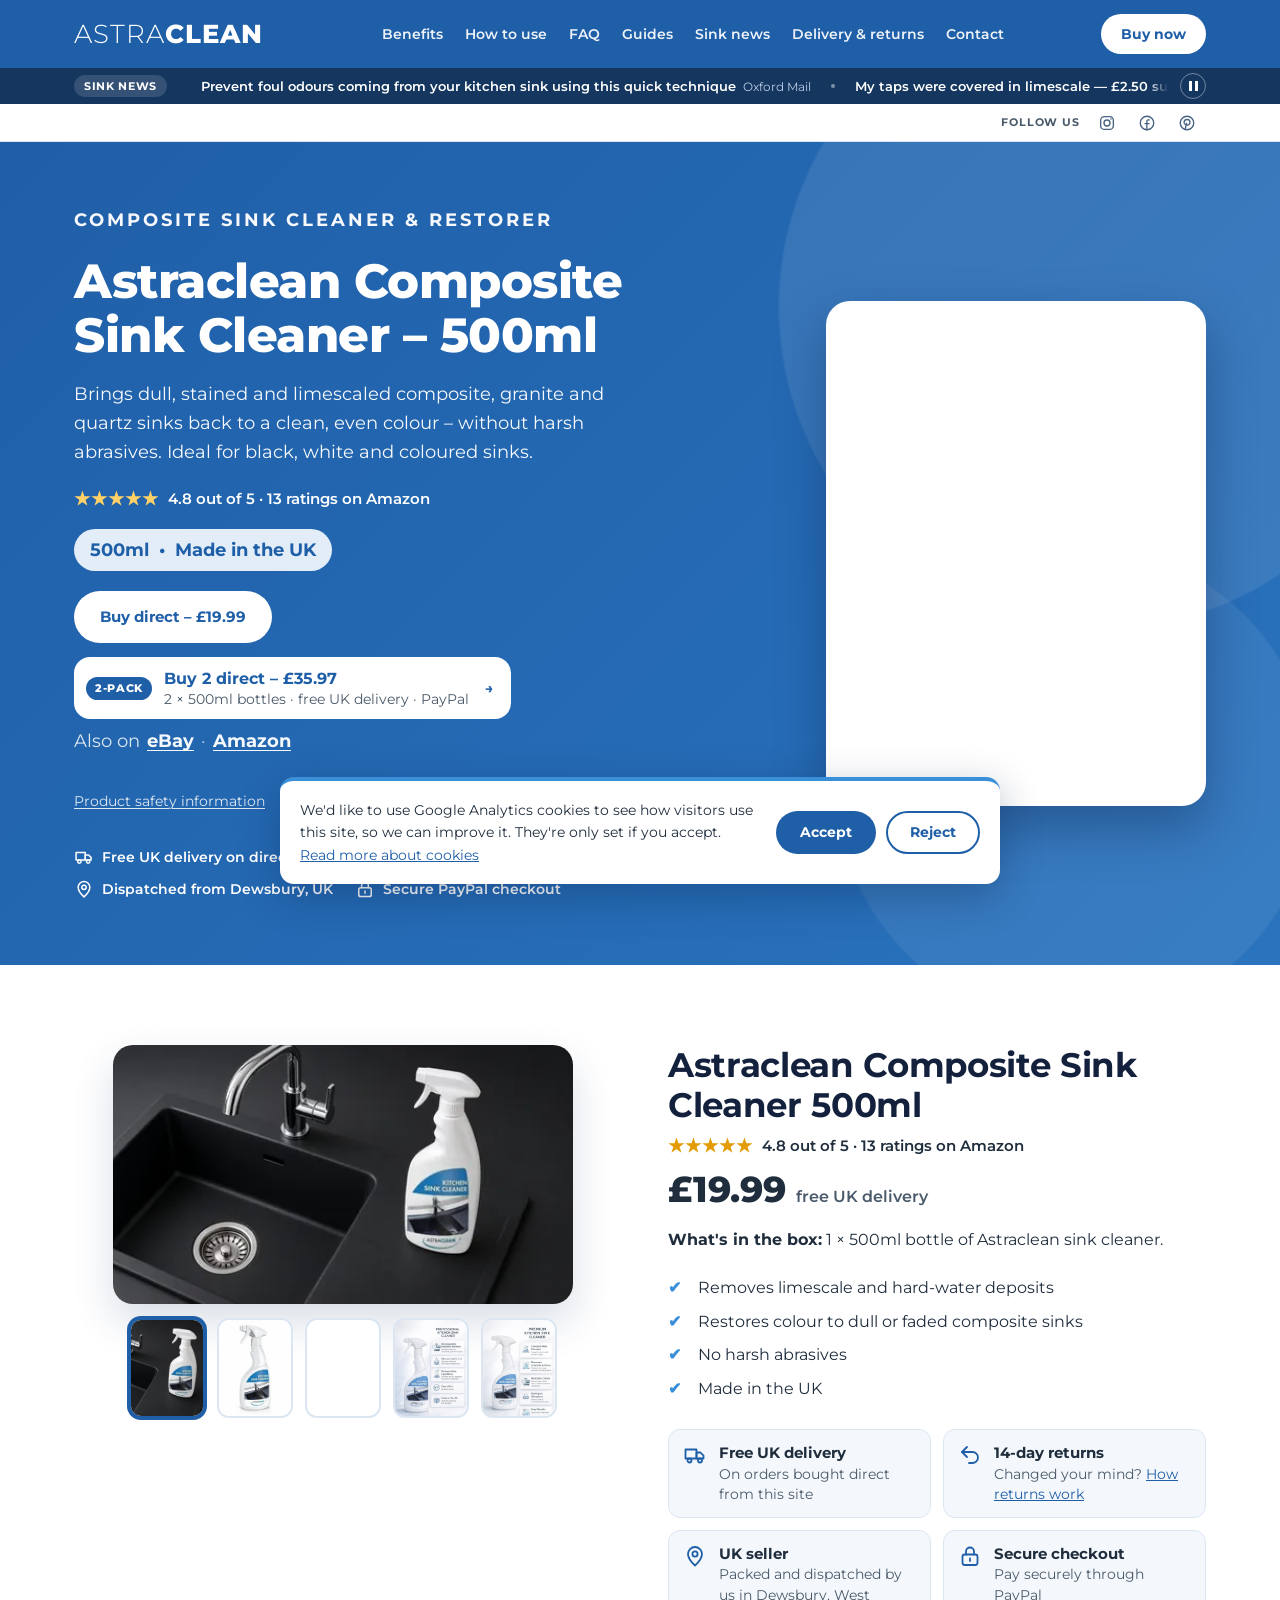
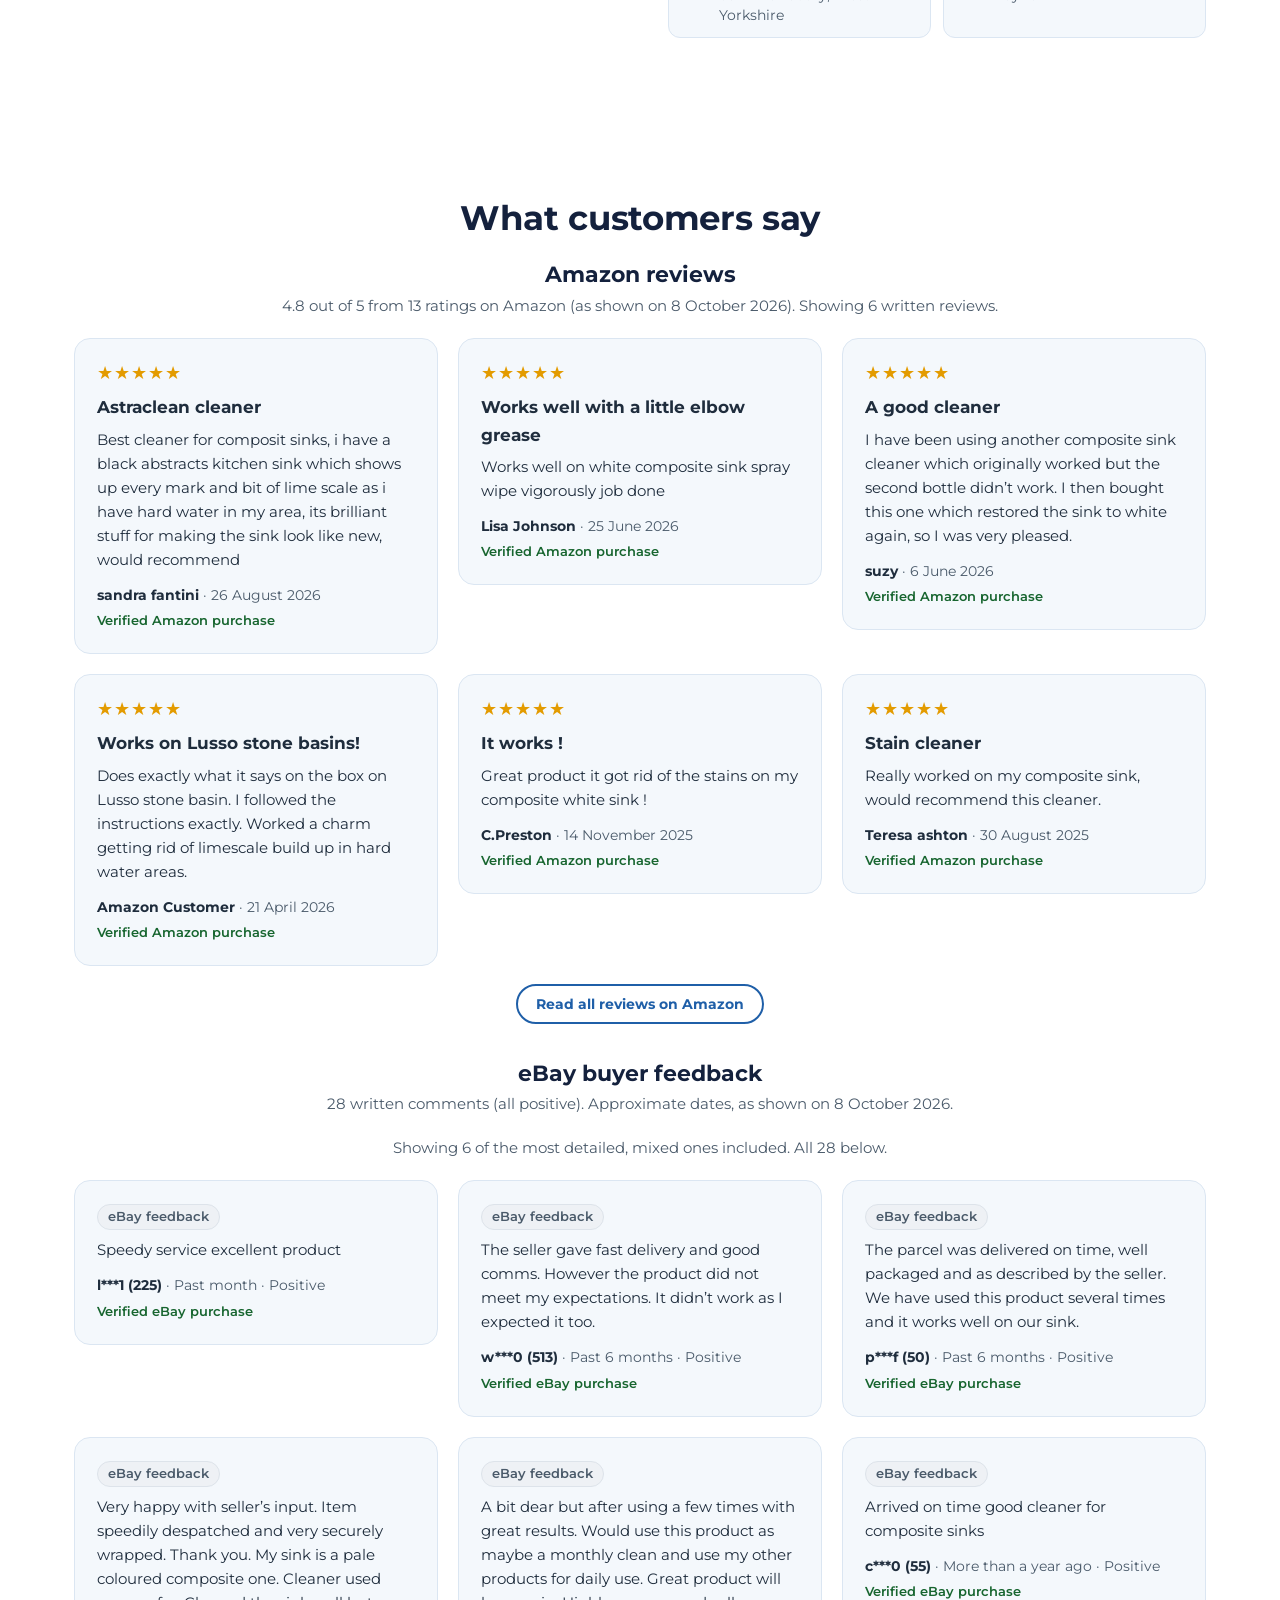
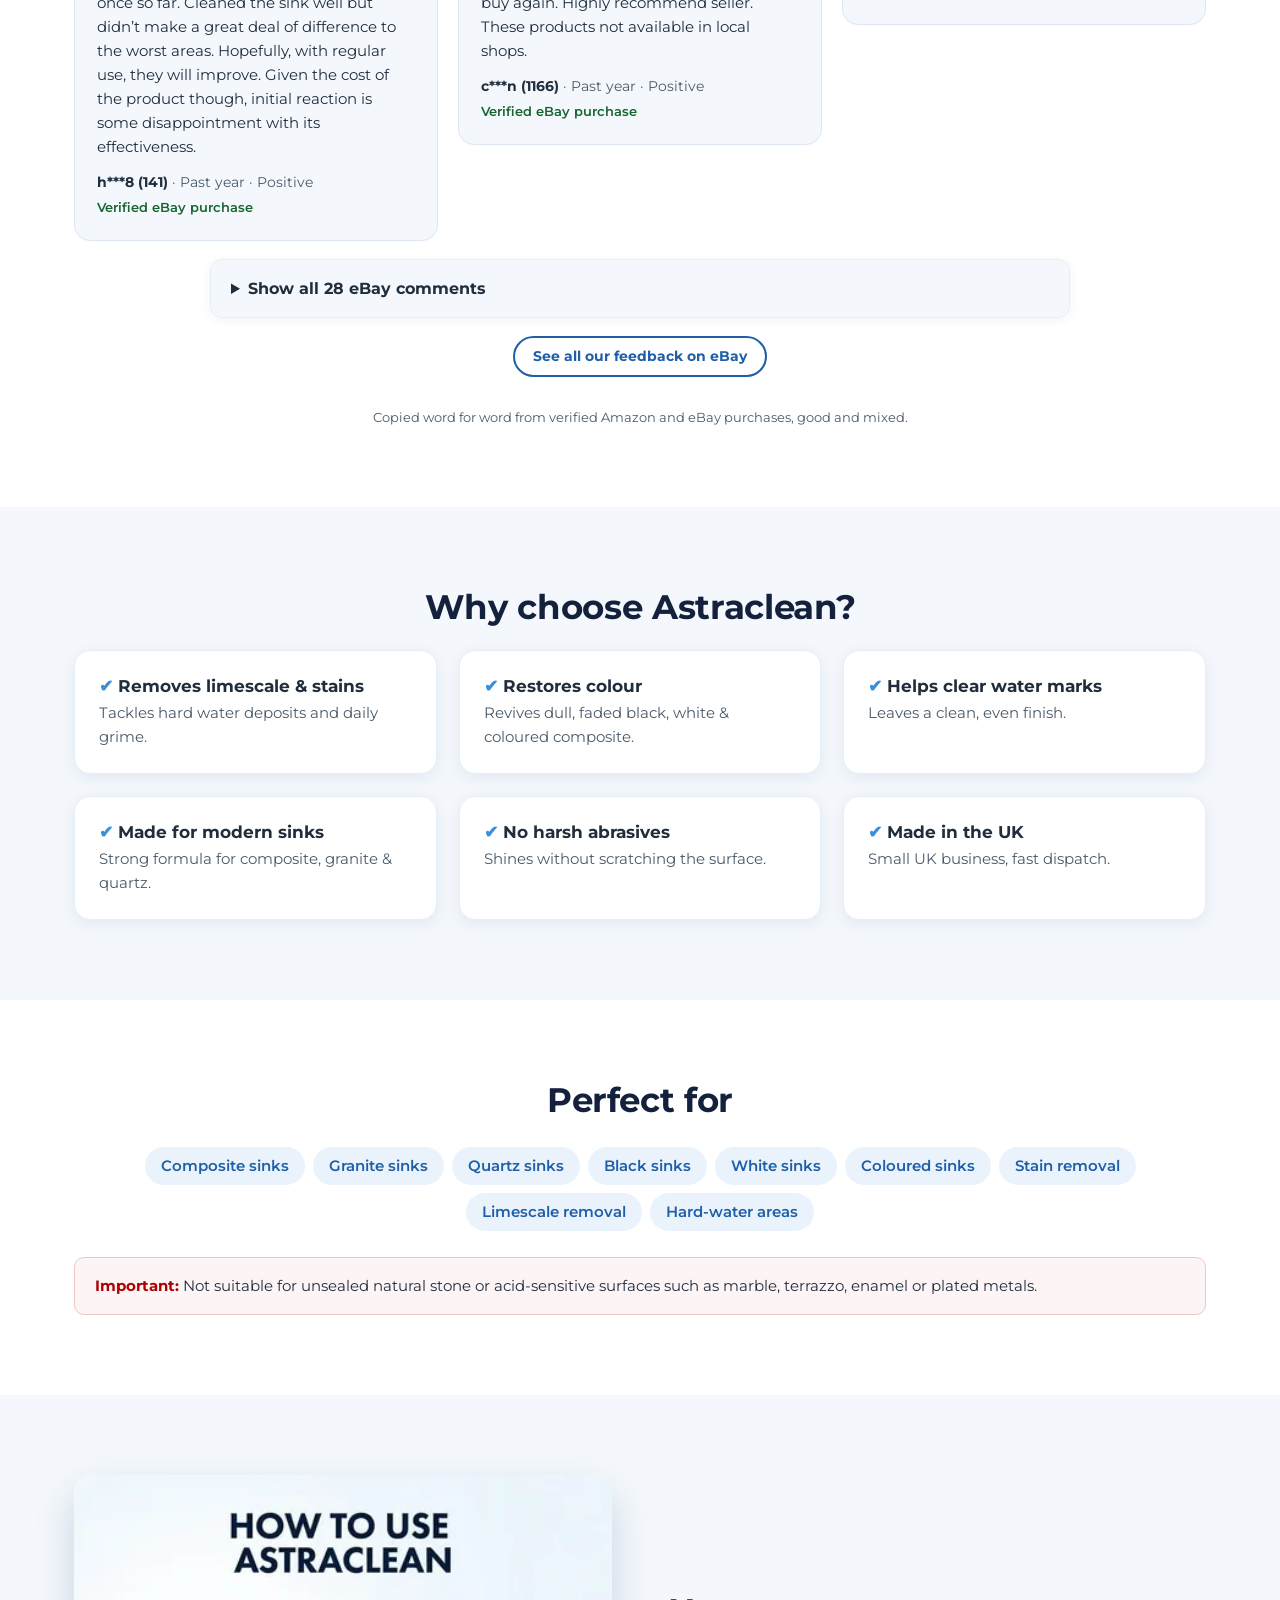
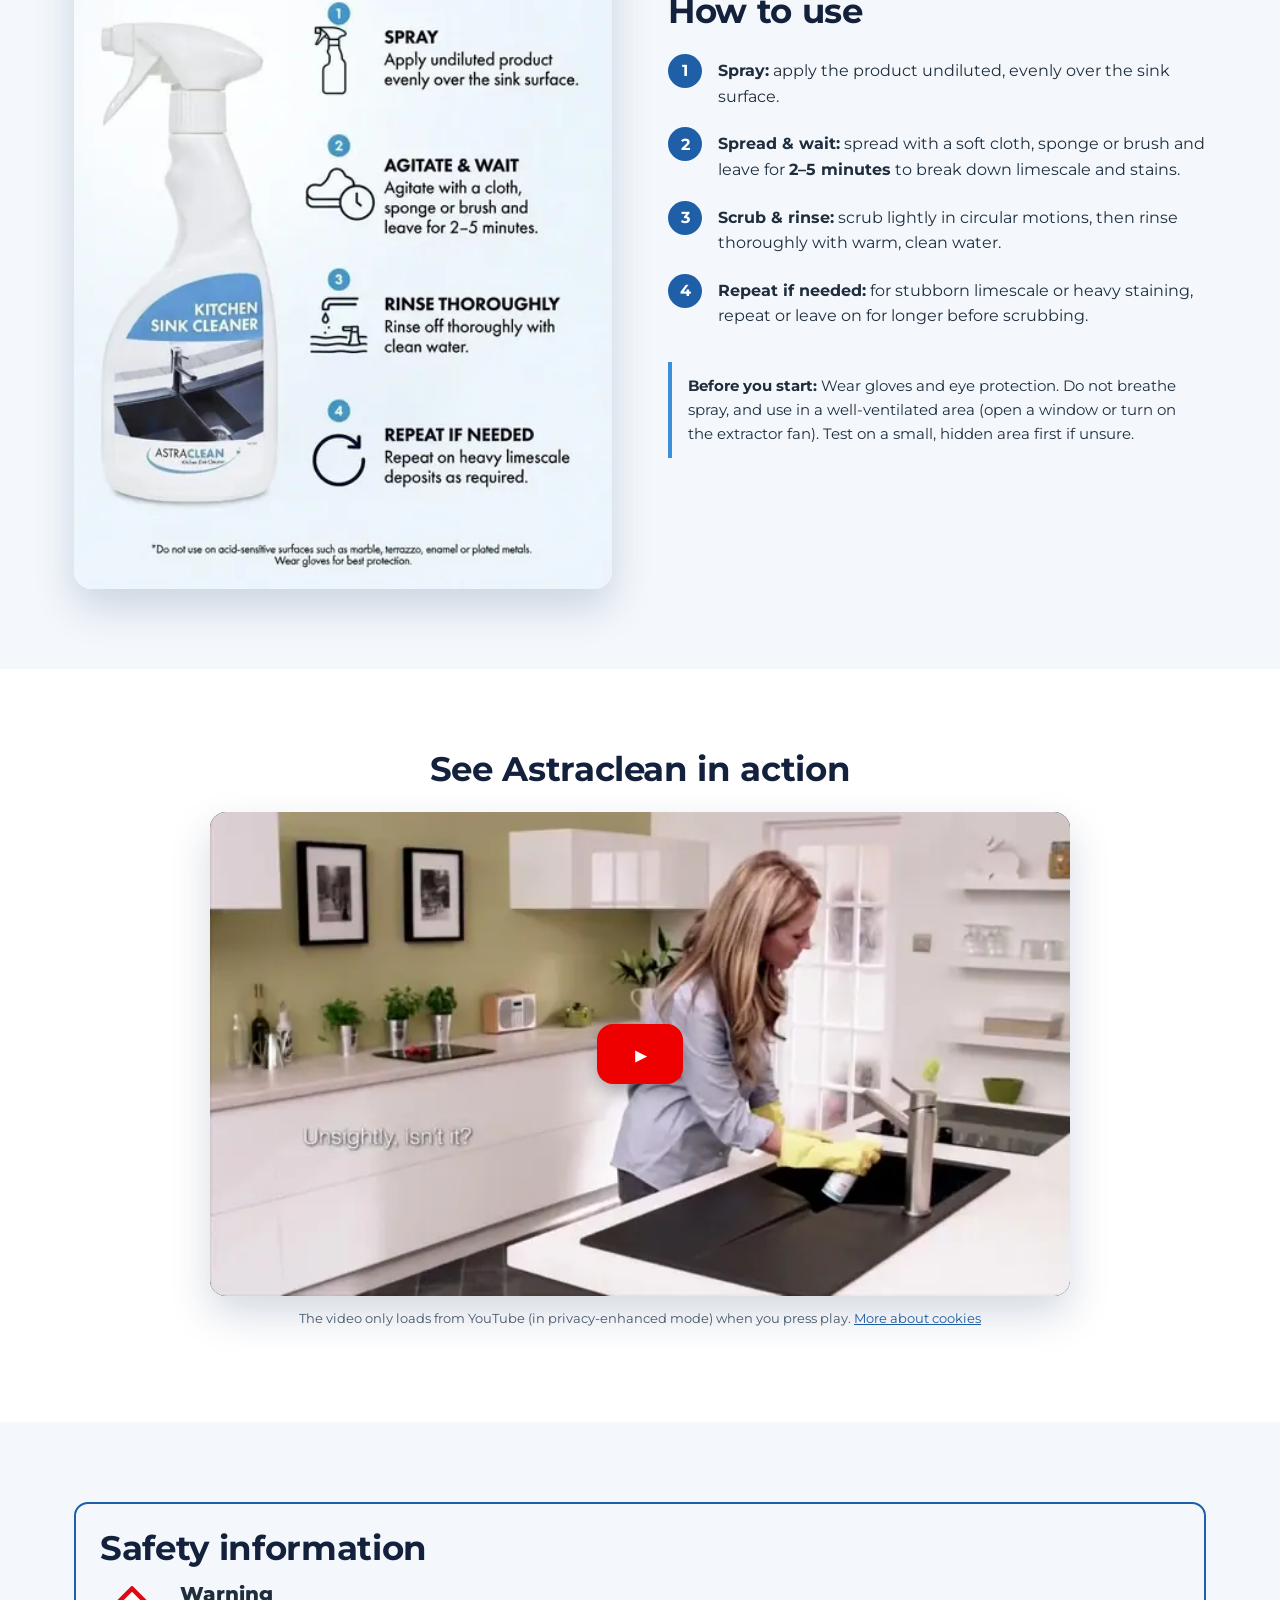
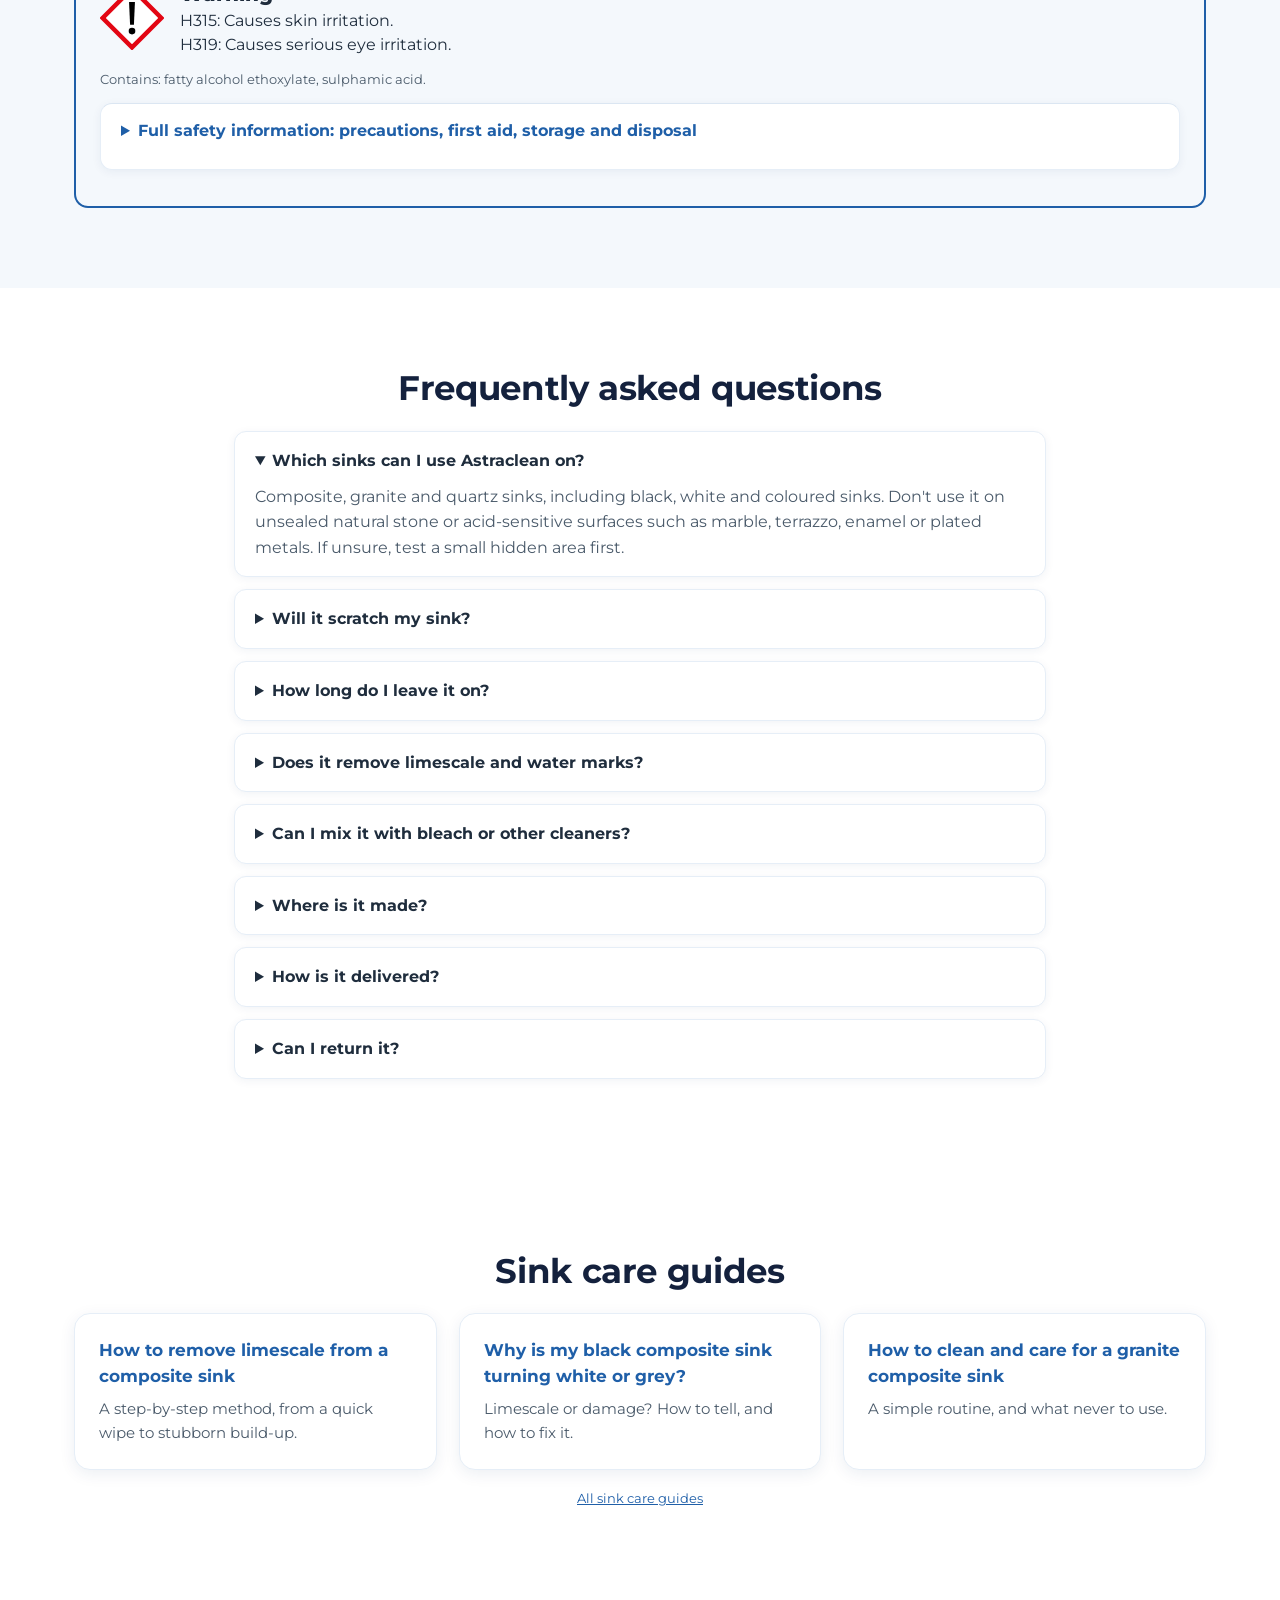
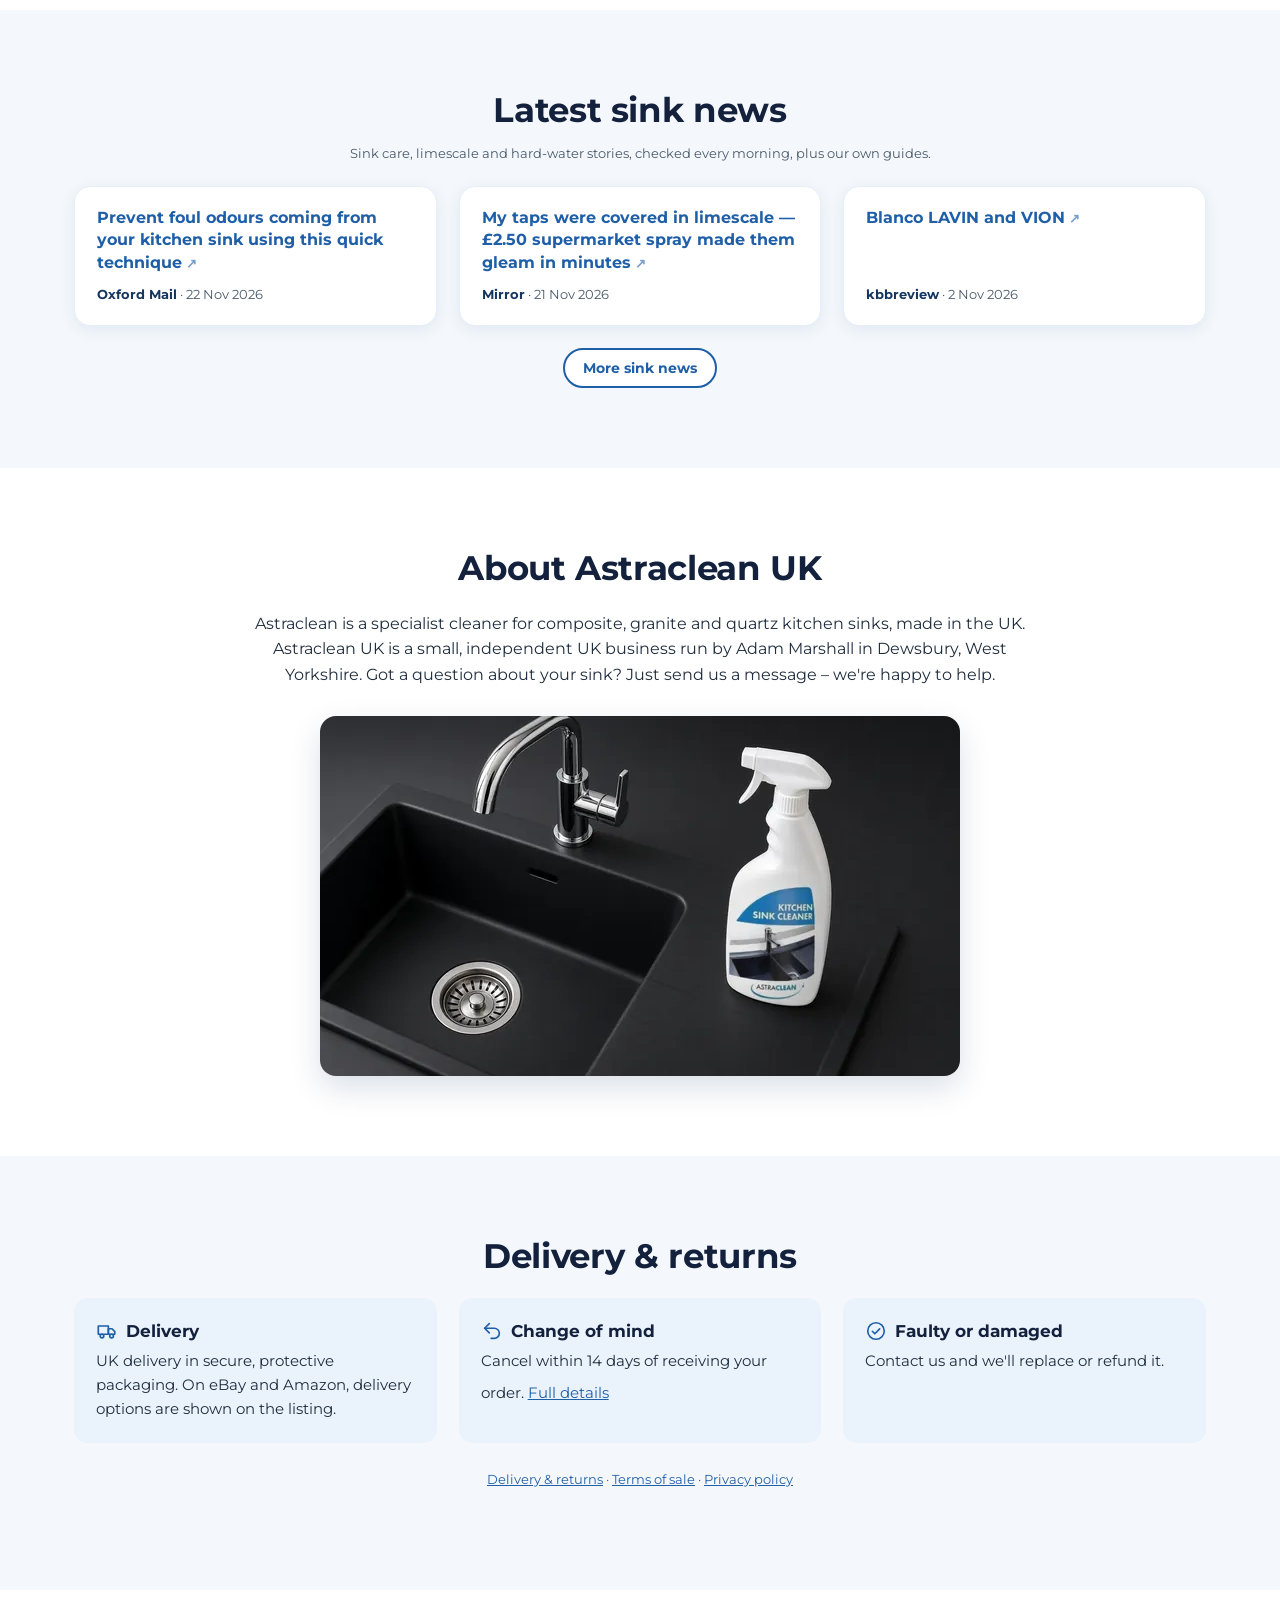
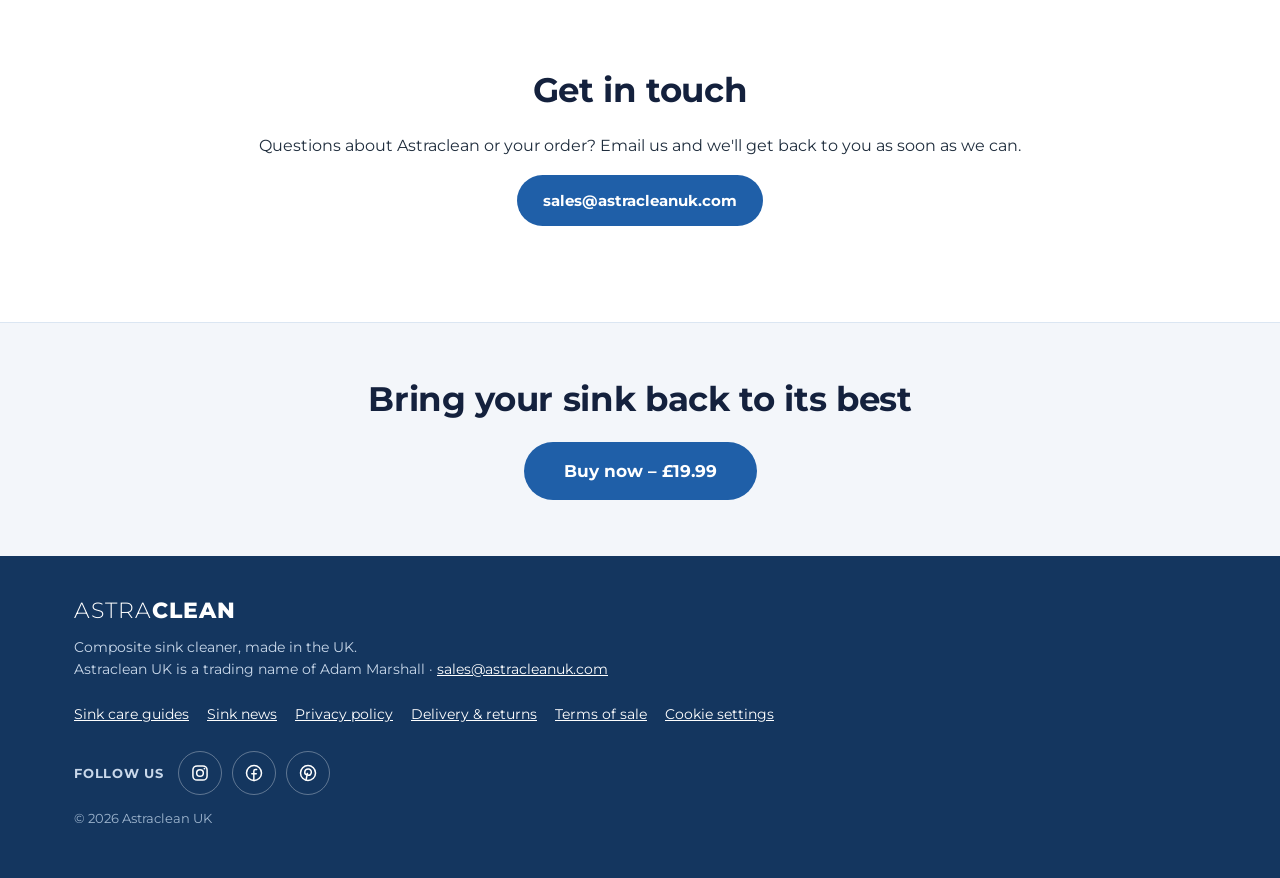
==== commit 9d441ca6: "Sink news: daily update 2026-11-22" ====
--- a/index.html
+++ b/index.html
@@ -135,7 +135,7 @@
 </div></header>
 <aside class="news-ticker" aria-label="Latest sink news" data-news-ticker><div class="wrap nt-wrap">
   <a class="nt-label" href="/news/">Sink news</a>
-  <!--NEWS-TICKER:START--><div class="nt-viewport"><div class="nt-track" style="--nt-dur:70s"><ul class="nt-list"><li><a href="https://news.google.com/rss/articles/[base64]?oc=5" target="_blank" rel="noopener">My taps were covered in limescale — £2.50 supermarket spray made them gleam in minutes</a> <span class="nt-src">Mirror</span></li><li><a href="https://news.google.com/rss/articles/[base64]?oc=5" target="_blank" rel="noopener">Stubborn limescale will dissolve and not come back when wiped with cheap household item</a> <span class="nt-src">Daily Express</span></li><li><a href="https://www.kbbreview.com/88403/products/new-in-kitchens/blanco-lavin-and-vion/" target="_blank" rel="noopener">Blanco LAVIN and VION</a> <span class="nt-src">kbbreview</span></li><li><a href="https://news.google.com/rss/articles/[base64]?oc=5" target="_blank" rel="noopener">Households asked to stop pouring vinegar and baking soda down the drain to unblock sinks</a> <span class="nt-src">Liverpool Echo</span></li></ul><ul class="nt-list" aria-hidden="true"><li><a href="https://news.google.com/rss/articles/[base64]?oc=5" target="_blank" rel="noopener" tabindex="-1">My taps were covered in limescale — £2.50 supermarket spray made them gleam in minutes</a> <span class="nt-src">Mirror</span></li><li><a href="https://news.google.com/rss/articles/[base64]?oc=5" target="_blank" rel="noopener" tabindex="-1">Stubborn limescale will dissolve and not come back when wiped with cheap household item</a> <span class="nt-src">Daily Express</span></li><li><a href="https://www.kbbreview.com/88403/products/new-in-kitchens/blanco-lavin-and-vion/" target="_blank" rel="noopener" tabindex="-1">Blanco LAVIN and VION</a> <span class="nt-src">kbbreview</span></li><li><a href="https://news.google.com/rss/articles/[base64]?oc=5" target="_blank" rel="noopener" tabindex="-1">Households asked to stop pouring vinegar and baking soda down the drain to unblock sinks</a> <span class="nt-src">Liverpool Echo</span></li></ul></div></div><!--NEWS-TICKER:END-->
+  <!--NEWS-TICKER:START--><div class="nt-viewport"><div class="nt-track" style="--nt-dur:67s"><ul class="nt-list"><li><a href="https://news.google.com/rss/articles/[base64]?oc=5" target="_blank" rel="noopener">Prevent foul odours coming from your kitchen sink using this quick technique</a> <span class="nt-src">Oxford Mail</span></li><li><a href="https://news.google.com/rss/articles/[base64]?oc=5" target="_blank" rel="noopener">My taps were covered in limescale — £2.50 supermarket spray made them gleam in minutes</a> <span class="nt-src">Mirror</span></li><li><a href="https://www.kbbreview.com/88403/products/new-in-kitchens/blanco-lavin-and-vion/" target="_blank" rel="noopener">Blanco LAVIN and VION</a> <span class="nt-src">kbbreview</span></li><li><a href="https://news.google.com/rss/articles/[base64]?oc=5" target="_blank" rel="noopener">Stubborn limescale will dissolve and not come back when wiped with cheap household item</a> <span class="nt-src">Daily Express</span></li></ul><ul class="nt-list" aria-hidden="true"><li><a href="https://news.google.com/rss/articles/[base64]?oc=5" target="_blank" rel="noopener" tabindex="-1">Prevent foul odours coming from your kitchen sink using this quick technique</a> <span class="nt-src">Oxford Mail</span></li><li><a href="https://news.google.com/rss/articles/[base64]?oc=5" target="_blank" rel="noopener" tabindex="-1">My taps were covered in limescale — £2.50 supermarket spray made them gleam in minutes</a> <span class="nt-src">Mirror</span></li><li><a href="https://www.kbbreview.com/88403/products/new-in-kitchens/blanco-lavin-and-vion/" target="_blank" rel="noopener" tabindex="-1">Blanco LAVIN and VION</a> <span class="nt-src">kbbreview</span></li><li><a href="https://news.google.com/rss/articles/[base64]?oc=5" target="_blank" rel="noopener" tabindex="-1">Stubborn limescale will dissolve and not come back when wiped with cheap household item</a> <span class="nt-src">Daily Express</span></li></ul></div></div><!--NEWS-TICKER:END-->
   <button type="button" class="nt-toggle" data-nt-toggle aria-pressed="false" hidden><span class="visually-hidden">Pause the news ticker</span><span aria-hidden="true" class="nt-ico"></span></button>
 </div></aside>
 <div class="top-social" data-placement="top-social"><div class="wrap ts-wrap"><span class="ts-label" aria-hidden="true">Follow us</span><ul class="social-row ts-row" aria-label="Follow Astraclean on social media"><li><a href="https://www.instagram.com/astracleanuk/" target="_blank" rel="noopener" data-social="instagram" aria-label="Astraclean on Instagram (opens in new tab)"><svg viewBox="0 0 24 24" aria-hidden="true" focusable="false"><rect x="3.5" y="3.5" width="17" height="17" rx="5"/><circle cx="12" cy="12" r="4"/><circle cx="17.3" cy="6.7" r="1.1" fill="currentColor" stroke="none"/></svg></a></li><li><a href="https://www.facebook.com/profile.php?id=61594942663710" target="_blank" rel="noopener" data-social="facebook" aria-label="Astraclean UK on Facebook (opens in new tab)"><svg viewBox="0 0 24 24" aria-hidden="true" focusable="false"><circle cx="12" cy="12" r="9"/><path d="M15.2 7.8h-1.5c-1.2 0-1.9.7-1.9 1.9V21"/><path d="M9.4 12.9h5.3"/></svg></a></li><li><a href="https://www.pinterest.com/astracleanuk/" target="_blank" rel="noopener" data-social="pinterest" aria-label="Astraclean on Pinterest (opens in new tab)"><svg viewBox="0 0 24 24" aria-hidden="true" focusable="false"><circle cx="12" cy="12" r="9"/><path d="M11.3 12.6 9.6 20.6"/><path d="M10.3 14.2c-1.6-.5-2.4-1.8-2.2-3.4.3-2.2 2.2-3.6 4.3-3.5 2.2.1 3.7 1.7 3.6 3.8-.1 2.4-1.8 4-3.6 3.6-.8-.2-1.2-.8-1.1-1.5"/></svg></a></li></ul></div></div>
@@ -352,7 +352,7 @@
   <h2 id="home-news-title" class="center">Latest sink news</h2>
   <p class="center small home-news-intro">Sink care, limescale and hard-water stories, checked every morning, plus our own guides.</p>
   <!--NEWS-STRIP:START-->
-  <ul class="home-news-list"><li class="home-news-item"><a href="https://news.google.com/rss/articles/[base64]?oc=5" target="_blank" rel="noopener">My taps were covered in limescale — £2.50 supermarket spray made them gleam in minutes</a><p class="news-meta"><span class="news-src">Mirror</span> · <time datetime="2026-11-21">21 Nov 2026</time></p></li><li class="home-news-item"><a href="https://news.google.com/rss/articles/[base64]?oc=5" target="_blank" rel="noopener">Stubborn limescale will dissolve and not come back when wiped with cheap household item</a><p class="news-meta"><span class="news-src">Daily Express</span> · <time datetime="2026-11-07">7 Nov 2026</time></p></li><li class="home-news-item"><a href="https://www.kbbreview.com/88403/products/new-in-kitchens/blanco-lavin-and-vion/" target="_blank" rel="noopener">Blanco LAVIN and VION</a><p class="news-meta"><span class="news-src">kbbreview</span> · <time datetime="2026-11-02">2 Nov 2026</time></p></li></ul>
+  <ul class="home-news-list"><li class="home-news-item"><a href="https://news.google.com/rss/articles/[base64]?oc=5" target="_blank" rel="noopener">Prevent foul odours coming from your kitchen sink using this quick technique</a><p class="news-meta"><span class="news-src">Oxford Mail</span> · <time datetime="2026-11-22">22 Nov 2026</time></p></li><li class="home-news-item"><a href="https://news.google.com/rss/articles/[base64]?oc=5" target="_blank" rel="noopener">My taps were covered in limescale — £2.50 supermarket spray made them gleam in minutes</a><p class="news-meta"><span class="news-src">Mirror</span> · <time datetime="2026-11-21">21 Nov 2026</time></p></li><li class="home-news-item"><a href="https://www.kbbreview.com/88403/products/new-in-kitchens/blanco-lavin-and-vion/" target="_blank" rel="noopener">Blanco LAVIN and VION</a><p class="news-meta"><span class="news-src">kbbreview</span> · <time datetime="2026-11-02">2 Nov 2026</time></p></li></ul>
   <!--NEWS-STRIP:END-->
   <p class="center home-news-more"><a class="btn btn-outline-b btn-sm" href="/news/">More sink news</a></p>
 </div></section>
